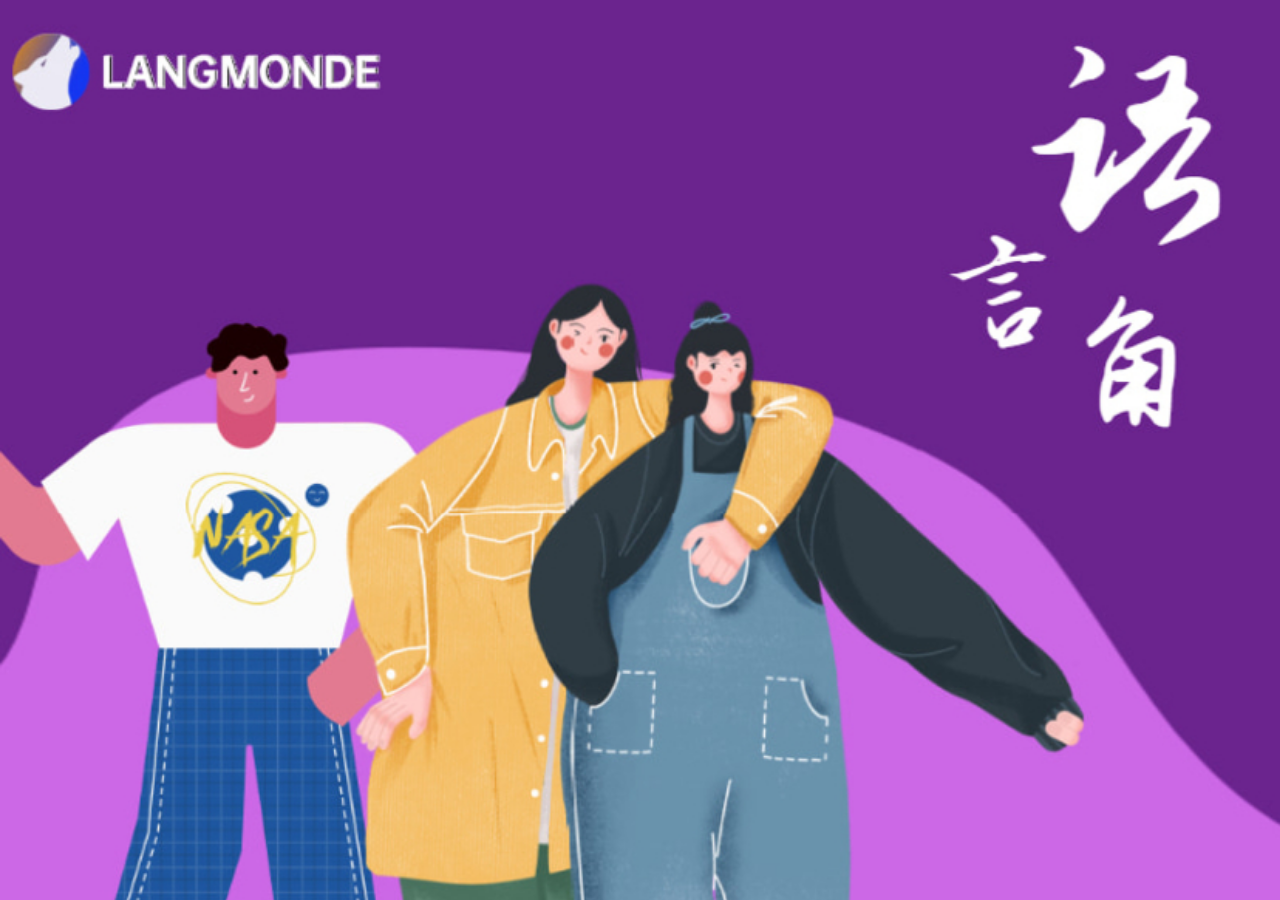
==== index.html @ d887ed14 "Rename WeCorner.html to index.html" ====
<!DOCTYPE html>
<html lang="en">
<head>
	<meta charset="UTF-8">
	<title>WeCorner</title>
	<meta content="width=device-width,initial-scale=1.0,maximum-scale=1.0,user-scalable=0" name="viewport" />
	<meta content="yes" name="apple-mobile-web-app-capable" />
	<meta content="black" name="apple-mobile-web-app-status-bar-style" />
	<meta content="telephone=no" name="format-detection" />
	<link href="css/style.css" rel="stylesheet" type="text/css" />
                <META name="Description" content="WeCorner 给你提供纯正的语言环境">
</head>

<body>
</section>
	</header>
	<section class="aui-scrollView">
		<div class="aui-popular-banner">
			<img src="Weimages/banner.jpg" alt="WeCorner">
                 </div>
                
                 <div class="aui-popular-title">
			<img src="Weimages/title.png" alt="WeCorner">
		</div>

	<div class="aui-popular-item">
	<div class="aui-popular-head">
	<a href="http://langmonde.mikecrm.com/60QDIXU"><img src="Weimages/header1.png" alt="WeCorner">
               <br><br>
	</a>
                              <div class="aui-popular-item">
		<div class="aui-popular-head">
	<a href="http://langmonde.mikecrm.com/RPo1SOa"><img src="Weimages/header2.png" alt="">
                  <br></div>
	</div>
                </div>
	 </a>
	<div class="aui-popular-banner">
	<img src="Weimages/footer.jpg" alt="WeCorner">
<br>
</body>

</html>
---- css/style.css ----
/*
<!--
-->
*/

html,body {
    color: #333;
    margin: 0;
    height: 100%;
    font-family: "Myriad Set Pro","Helvetica Neue",Helvetica,Arial,Verdana,sans-serif;
    -webkit-font-smoothing: antialiased;
    -moz-osx-font-smoothing: grayscale;
    font-weight: normal;
}

a {
    text-decoration: none;
    color: #000;
}

a, label, button, input, select {
    -webkit-tap-highlight-color: rgba(0, 0, 0, 0);
}

img {
    border: 0;
}

body {
    background: #6404ae;
    color: #666;
}

html, body, div, dl, dt, dd, ol, ul, li, h1, h2, h3, h4, h5, h6, p, blockquote, pre, button, fieldset, form, input, legend, textarea, th, td {
    margin: 0;
    padding: 0;
}

a {
    text-decoration: none;
    color: #08acee;
}

button {
    outline: 0;
}

img {
    border: 0;
}

li {
    list-style: none;
}

a {
    color: #666;
}

/* 必要布局样式css */

.aui-flexView {
    width: 100%;
    height: 100%;
    margin: 0 auto;
    display: -webkit-box;
    display: -webkit-flex;
    display: -ms-flexbox;
    display: flex;
    -webkit-box-orient: vertical;
    -webkit-box-direction: normal;
    -webkit-flex-direction: column;
    -ms-flex-direction: column;
    flex-direction: column;
}

.aui-scrollView {
    width: 100%;
    height: 100%;
    -webkit-box-flex: 1;
    -webkit-flex: 1;
    -ms-flex: 1;
    flex: 1;
    overflow-y: auto;
    overflow-x: hidden;
    -webkit-overflow-scrolling: touch;
    position: relative;
}

.aui-center {
    -webkit-box-ordinal-group: 3;
    -webkit-order: 2;
    -ms-flex-order: 2;
    order: 2;
    display: -webkit-box;
    display: -webkit-flex;
    display: -ms-flexbox;
    display: flex;
    -webkit-box-pack: center;
    -webkit-justify-content: center;
    -ms-flex-pack: center;
    justify-content: center;
    -webkit-box-align: center;
    -webkit-align-items: center;
    -ms-flex-align: center;
    align-items: center;
    height: 44px;
    width: 50%;
    margin-left: 10%;
}

.aui-center-title {
    text-align: left;
    width: 100%;
    white-space: nowrap;
    overflow: hidden;
    display: block;
    text-overflow: ellipsis;
    font-size: 1.5rem;
    color: #FFFFFF;
    font-weight:bold;
}

.aui-center-text {
    text-align: left;
    width: 100%;
    display: block;
    font-size: 0.85rem;
    color: #FFFFFF;
}

.aui-popular-banner img{
    width:100%;
    height:auto;
    display:block;
    border:none;
}

.aui-popular-title img{
    width:35%;
    height:auto;
    display:block;
    border:none;
    margin:0 auto;
    padding:1rem 0;

}


.aui-popular-head img{
    width:95%;
    display:block;
    border:none;
    margin:0 auto;
    border-radius:10px;
    box-shadow:0 3px 9px #2b004e;
}

.aui-list-title {
    padding: 1px 10px 10px 10px;
}

.aui-list-title h3 {
    font-size: 0.95rem;
    width: auto;
    color: #333333;
    margin-top: 0.5rem;
    margin-bottom: 0.5rem;
    line-height: 1.2;
    overflow: hidden;
    text-overflow: ellipsis;
    display: -webkit-box;
    -webkit-box-orient: vertical;
    -webkit-line-clamp: 1;
    font-weight: normal;
}

.aui-list-title .aui-flex {
    padding: 10px 0 5px 0;
    position: absolute;
    bottom: 10px;
}

.aui-list-title p {
    text-align: left;
    font-size: 1.1rem;
    color: #fb464b;
    font-weight:bold;
}

.aui-list-title p i{
    font-style:normal;
    font-weight:normal;
    font-size:0.9rem;
}

.aui-list-title p em{
    font-style:normal;
    font-weight:normal;
    font-size:0.85rem;
}

var bgmusic = document.getElementById('bgmusic');
bgmusic.addEventListener('canplay', function(){
	this.play();
}, false);
window.addEventListener('load', function(){
	window.addEventListener('touchstart', once, false);
}, false);
function once(){
	bgmusic.play();
	window.removeEventListener('touchstart', once, false);
}
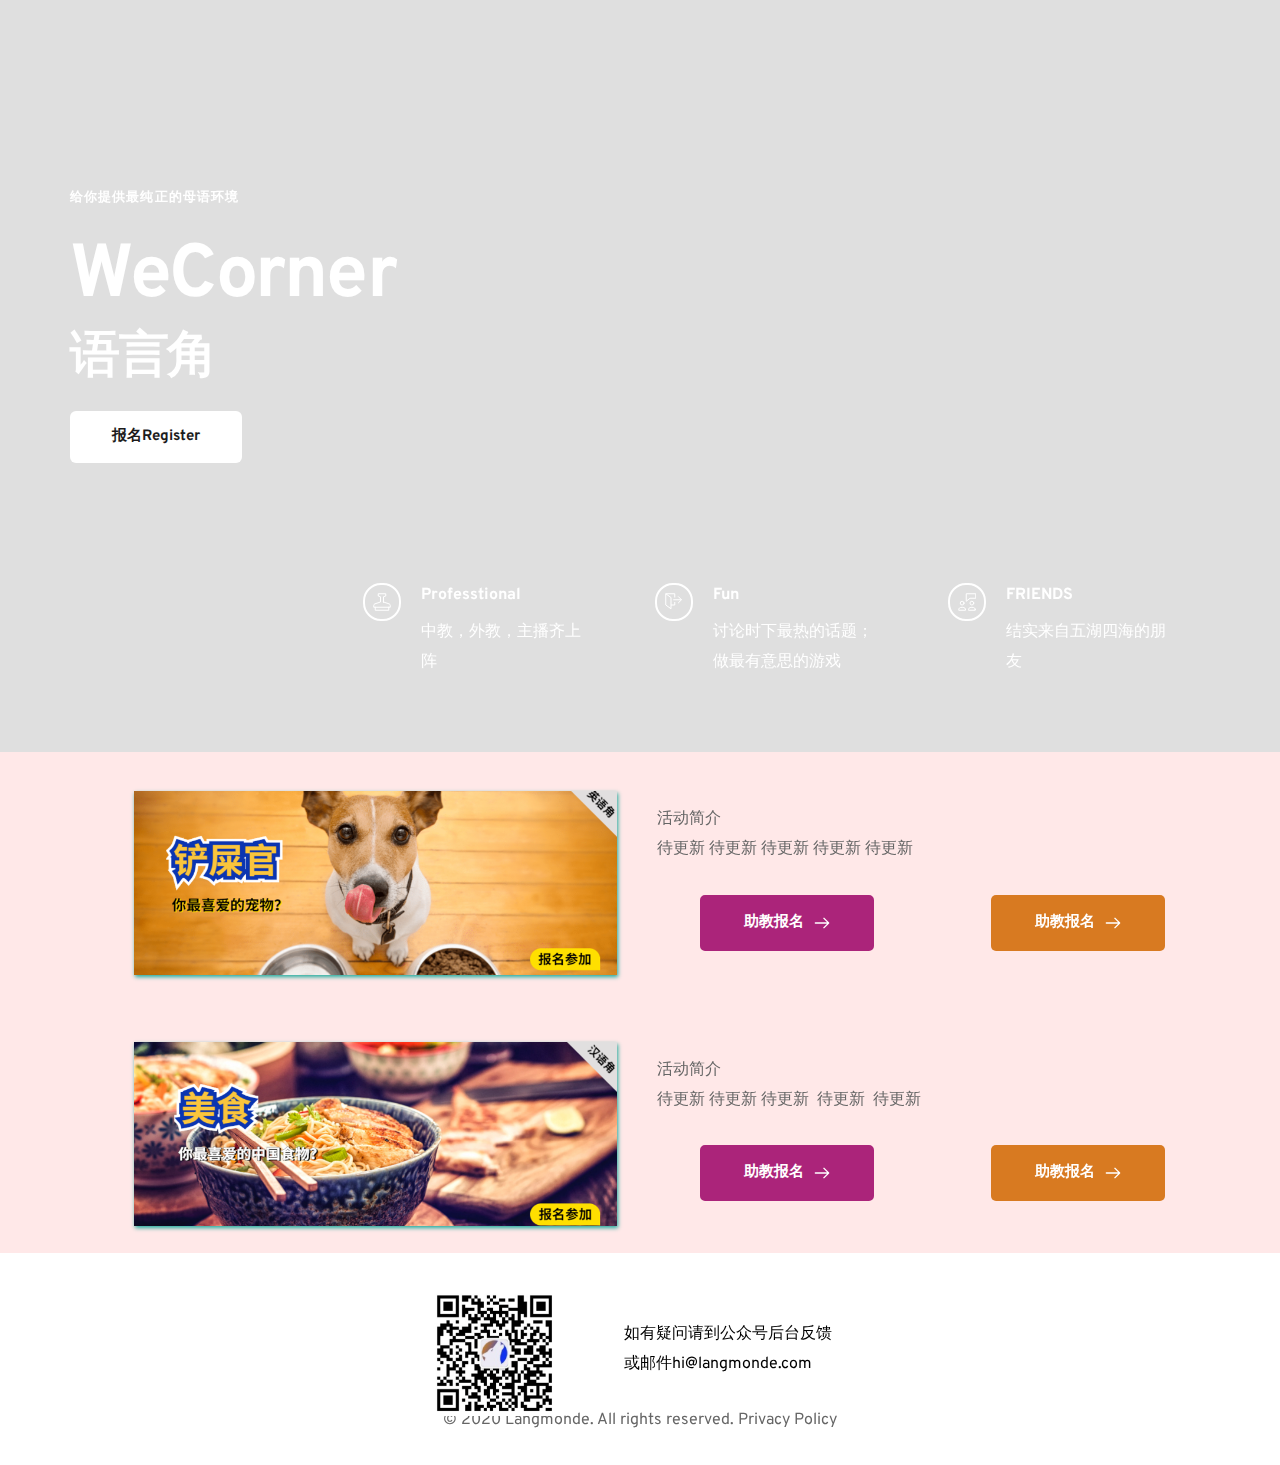
==== commit 4d745b28: "Add files via upload" ====
--- a/index.html
+++ b/index.html
@@ -1,44 +1,465 @@
-
-<!DOCTYPE html>
-<html lang="en">
-<head>
-	<meta charset="UTF-8">
-	<title>WeCorner</title>
-	<meta content="width=device-width,initial-scale=1.0,maximum-scale=1.0,user-scalable=0" name="viewport" />
-	<meta content="yes" name="apple-mobile-web-app-capable" />
-	<meta content="black" name="apple-mobile-web-app-status-bar-style" />
-	<meta content="telephone=no" name="format-detection" />
-	<link href="css/style.css" rel="stylesheet" type="text/css" />
-                <META name="Description" content="WeCorner 给你提供纯正的语言环境">
-</head>
-
-<body>
-</section>
-	</header>
-	<section class="aui-scrollView">
-		<div class="aui-popular-banner">
-			<img src="Weimages/banner.jpg" alt="WeCorner">
-                 </div>
-                
-                 <div class="aui-popular-title">
-			<img src="Weimages/title.png" alt="WeCorner">
-		</div>
-
-	<div class="aui-popular-item">
-	<div class="aui-popular-head">
-	<a href="http://langmonde.mikecrm.com/60QDIXU"><img src="Weimages/header1.png" alt="WeCorner">
-               <br><br>
-	</a>
-                              <div class="aui-popular-item">
-		<div class="aui-popular-head">
-	<a href="http://langmonde.mikecrm.com/RPo1SOa"><img src="Weimages/header2.png" alt="">
-                  <br></div>
-	</div>
-                </div>
-	 </a>
-	<div class="aui-popular-banner">
-	<img src="Weimages/footer.jpg" alt="WeCorner">
-<br>
-</body>
-
-</html>
+<!DOCTYPE html><html lang="en"><head><meta charset="utf-8"><link rel="icon" href="assets/fcde519aa431fc25c1beadadf0a41292.ico" sizes="16x16"><title>Home</title><meta name="description" content=""><meta property="og:title" content=""><meta property="og:description" content=""><meta property="og:url" content=""><meta content="summary_large_image" name="twitter:card"><meta content="width=device-width,initial-scale=1" name="viewport"><link class="brz-link brz-link-preview" href="assets/37e3ca80e778cace89616703948d210b.css" rel="stylesheet"><link class="brz-link brz-link-preview-pro" href="assets/947b0506947552d80a4ffe111cc66730.css" rel="stylesheet"><style class="brz-style">.brz .css-18z17g7, .brz [data-css-18z17g7] {color: rgba(255,255,255,1);border-color: rgba(255,255,255,1);background-color: rgba(189,225,244,0);background-image: none;border-width: 2px;border-style: solid;width: 38px;height: 38px;font-size: 18px;padding: 8px;border-radius: 18px;stroke-width: 1;transition: all .5s ease-in-out;transition-property: background,border-radius,color,border-color,box-shadow;-webkit-transition: all .5s ease-in-out;-moz-transition: all .5s ease-in-out;-webkit-transition-property: background,border-radius,color,border-color,box-shadow;-moz-transition-property: background,border-radius,color,border-color,box-shadow;}
+@media (min-width: 991px) {.brz .css-18z17g7:hover, .brz [data-css-18z17g7]:hover {color: rgba(255,255,255,1);border-color: rgba(255,255,255,1);background-color: rgba(189,225,244,0);background-image: none;}}
+@media (max-width: 991px) {.brz .css-18z17g7, .brz [data-css-18z17g7] {width: 38px;height: 38px;font-size: 18px;padding: 8px;border-radius: 19px;stroke-width: 1;}}
+@media (max-width: 767px) {.brz .css-18z17g7, .brz [data-css-18z17g7] {width: 38px;height: 38px;font-size: 18px;padding: 8px;border-radius: 19px;stroke-width: 1;}}</style><style class="brz-style">.brz .brz-css-ccnau {z-index: auto;margin: 0;}
+.brz .brz-css-ccnau .brz-section__content {min-height: auto;display: flex;}
+.brz .brz-css-ccnau .brz-container {justify-content: center;}
+.brz .brz-css-ccnau > .slick-slider > .brz-slick-slider__dots {color: rgba(0,0,0,1);}
+.brz .brz-css-ccnau > .slick-slider > .brz-slick-slider__arrow {color: rgba(0,0,0,.7);}
+@media (min-width:991px) {.brz .brz-css-ccnau {display: block;}}
+@media (min-width:991px) {.brz .brz-css-ccnau > .slick-slider > .brz-slick-slider__arrow:hover {color: rgba(0,0,0,1);}}
+@media (max-width:991px) and (min-width:768px) {.brz .brz-css-ccnau {z-index: auto;margin: 0;}
+	.brz .brz-css-ccnau .brz-section__content {min-height: auto;display: flex;}
+	.brz .brz-css-ccnau .brz-container {justify-content: center;}
+	.brz .brz-css-ccnau > .slick-slider > .brz-slick-slider__dots {color: rgba(0,0,0,1);}
+	.brz .brz-css-ccnau > .slick-slider > .brz-slick-slider__arrow {color: rgba(0,0,0,.7);}}
+@media (max-width:991px) and (min-width:768px) {.brz .brz-css-ccnau {display: block;}}
+@media (max-width:767px) {.brz .brz-css-ccnau {z-index: auto;margin: 0;}
+	.brz .brz-css-ccnau .brz-section__content {min-height: auto;display: flex;}
+	.brz .brz-css-ccnau .brz-container {justify-content: center;}
+	.brz .brz-css-ccnau > .slick-slider > .brz-slick-slider__dots {color: rgba(0,0,0,1);}
+	.brz .brz-css-ccnau > .slick-slider > .brz-slick-slider__arrow {color: rgba(0,0,0,.7);}}
+@media (max-width:767px) {.brz .brz-css-ccnau {display: block;}}
+.brz .brz-css-kmlmx {padding: 75px 0px 75px 0px;}
+.brz .brz-css-kmlmx > .brz-bg {border: 0px solid rgba(102,115,141,0);border-radius: 0;}
+.brz .brz-css-kmlmx > .brz-bg > .brz-bg-image {background-image: none;display: block;}
+.brz .brz-css-kmlmx > .brz-bg > .brz-bg-color {background-color: rgba(0,0,0,0);background-image: none;}
+.brz .brz-css-kmlmx > .brz-bg > .brz-bg-map {display: none;}
+.brz .brz-css-kmlmx > .brz-bg > .brz-bg-video {display: none;}
+.brz .brz-css-kmlmx > .brz-bg > .brz-bg-shape__top {background-image: none;background-size: 100% 100px;height: 100px;transform: rotateX(0deg) rotateY(0deg);z-index: auto;}
+.brz .brz-css-kmlmx > .brz-bg > .brz-bg-shape__bottom {background-image: none;background-size: 100% 100px;height: 100px;transform: rotateX(-180deg) rotateY(-180deg);z-index: auto;}
+@media (min-width:991px) {.brz .brz-css-kmlmx > .brz-bg > .brz-bg-image {background-attachment: scroll;}}
+@media (max-width:991px) and (min-width:768px) {.brz .brz-css-kmlmx {padding: 50px 15px 50px 15px;}
+	.brz .brz-css-kmlmx > .brz-bg {border: 0px solid rgba(102,115,141,0);border-radius: 0;}
+	.brz .brz-css-kmlmx > .brz-bg > .brz-bg-image {background-image: none;display: block;}
+	.brz .brz-css-kmlmx > .brz-bg > .brz-bg-color {background-color: rgba(0,0,0,0);background-image: none;}
+	.brz .brz-css-kmlmx > .brz-bg > .brz-bg-map {display: none;}
+	.brz .brz-css-kmlmx > .brz-bg > .brz-bg-video {display: none;}
+	.brz .brz-css-kmlmx > .brz-bg > .brz-bg-shape__top {background-image: none;background-size: 100% 100px;height: 100px;transform: rotateX(0deg) rotateY(0deg);z-index: auto;}
+	.brz .brz-css-kmlmx > .brz-bg > .brz-bg-shape__bottom {background-image: none;background-size: 100% 100px;height: 100px;transform: rotateX(-180deg) rotateY(-180deg);z-index: auto;}}
+@media (max-width:767px) {.brz .brz-css-kmlmx {padding: 25px 15px 25px 15px;}
+	.brz .brz-css-kmlmx > .brz-bg {border: 0px solid rgba(102,115,141,0);border-radius: 0;}
+	.brz .brz-css-kmlmx > .brz-bg > .brz-bg-image {background-image: none;display: block;}
+	.brz .brz-css-kmlmx > .brz-bg > .brz-bg-color {background-color: rgba(0,0,0,0);background-image: none;}
+	.brz .brz-css-kmlmx > .brz-bg > .brz-bg-map {display: none;}
+	.brz .brz-css-kmlmx > .brz-bg > .brz-bg-video {display: none;}
+	.brz .brz-css-kmlmx > .brz-bg > .brz-bg-shape__top {background-image: none;background-size: 100% 100px;height: 100px;transform: rotateX(0deg) rotateY(0deg);z-index: auto;}
+	.brz .brz-css-kmlmx > .brz-bg > .brz-bg-shape__bottom {background-image: none;background-size: 100% 100px;height: 100px;transform: rotateX(-180deg) rotateY(-180deg);z-index: auto;}}
+.brz .brz-css-lsmgv {border: 0px solid transparent;}
+@media (min-width:991px) {.brz .brz-css-lsmgv {max-width: 100%;width: calc(( 100 / 100 * var(--brz-section-container-width,1170) ) * 1px);}}
+@media (max-width:991px) and (min-width:768px) {.brz .brz-css-lsmgv {border: 0px solid transparent;}}
+@media (max-width:991px) and (min-width:768px) {.brz .brz-css-lsmgv {max-width: 100%;width: calc(( 100 / 100 * var(--brz-section-container-width,1170) ) * 1px);}}
+@media (max-width:767px) {.brz .brz-css-lsmgv {border: 0px solid transparent;}}
+@media (max-width:767px) {.brz .brz-css-lsmgv {max-width: 100%;width: calc(( 100 / 100 * var(--brz-section-container-width,1170) ) * 1px);}}
+.brz .brz-css-vjtzq {margin: 0;z-index: auto;align-items: flex-start;}
+.brz .brz-css-vjtzq > .brz-bg {border: 0px solid rgba(102,115,141,0);border-radius: 0;max-width: 100%;}
+.brz .brz-css-vjtzq > .brz-bg > .brz-bg-image {background-image: none;display: block;}
+.brz .brz-css-vjtzq > .brz-bg > .brz-bg-color {background-color: rgba(0,0,0,0);background-image: none;}
+.brz .brz-css-vjtzq > .brz-bg > .brz-bg-map {display: none;}
+.brz .brz-css-vjtzq > .brz-bg > .brz-bg-video {display: none;}
+.brz .brz-css-vjtzq > .brz-row {border: 0px solid transparent;}
+@media (min-width:991px) {.brz .brz-css-vjtzq {min-height: auto;display: flex;}
+	.brz .brz-css-vjtzq > .brz-bg {transition-duration: .5s;transition-property: filter,box-shadow,background,border-radius,border-color;}
+	.brz .brz-css-vjtzq > .brz-bg > .brz-bg-image {transition-duration: .5s;transition-property: filter,box-shadow,background,border-radius,border-color;}
+	.brz .brz-css-vjtzq > .brz-bg > .brz-bg-color {transition-duration: .5s;transition-property: filter,box-shadow,background,border-radius,border-color;}
+	.brz .brz-css-vjtzq > .brz-bg > .brz-bg-video {transition-duration: .5s;transition-property: filter,box-shadow,background,border-radius,border-color;}
+	.brz .brz-css-vjtzq > .brz-row {transition-duration: .5s;transition-property: filter,box-shadow,background,border-radius,border-color;}}
+@media (max-width:991px) and (min-width:768px) {.brz .brz-css-vjtzq {margin: 0;z-index: auto;align-items: flex-start;}
+	.brz .brz-css-vjtzq > .brz-bg {border: 0px solid rgba(102,115,141,0);border-radius: 0;max-width: 100%;}
+	.brz .brz-css-vjtzq > .brz-bg > .brz-bg-image {background-image: none;display: block;}
+	.brz .brz-css-vjtzq > .brz-bg > .brz-bg-color {background-color: rgba(0,0,0,0);background-image: none;}
+	.brz .brz-css-vjtzq > .brz-bg > .brz-bg-map {display: none;}
+	.brz .brz-css-vjtzq > .brz-bg > .brz-bg-video {display: none;}
+	.brz .brz-css-vjtzq > .brz-row {border: 0px solid transparent;}}
+@media (max-width:991px) and (min-width:768px) {.brz .brz-css-vjtzq {min-height: auto;display: flex;}
+	.brz .brz-css-vjtzq > .brz-bg {transition-duration: .5s;transition-property: filter,box-shadow,background,border-radius,border-color;}
+	.brz .brz-css-vjtzq > .brz-bg > .brz-bg-image {transition-duration: .5s;transition-property: filter,box-shadow,background,border-radius,border-color;}
+	.brz .brz-css-vjtzq > .brz-bg > .brz-bg-color {transition-duration: .5s;transition-property: filter,box-shadow,background,border-radius,border-color;}
+	.brz .brz-css-vjtzq > .brz-bg > .brz-bg-video {transition-duration: .5s;transition-property: filter,box-shadow,background,border-radius,border-color;}
+	.brz .brz-css-vjtzq > .brz-row {flex-direction: row;flex-wrap: wrap;justify-content: flex-start;transition-duration: .5s;transition-property: filter,box-shadow,background,border-radius,border-color;}}
+@media (max-width:767px) {.brz .brz-css-vjtzq {margin: 0;z-index: auto;align-items: flex-start;}
+	.brz .brz-css-vjtzq > .brz-bg {border: 0px solid rgba(102,115,141,0);border-radius: 0;max-width: 100%;}
+	.brz .brz-css-vjtzq > .brz-bg > .brz-bg-image {background-image: none;display: block;}
+	.brz .brz-css-vjtzq > .brz-bg > .brz-bg-color {background-color: rgba(0,0,0,0);background-image: none;}
+	.brz .brz-css-vjtzq > .brz-bg > .brz-bg-map {display: none;}
+	.brz .brz-css-vjtzq > .brz-bg > .brz-bg-video {display: none;}
+	.brz .brz-css-vjtzq > .brz-row {border: 0px solid transparent;}}
+@media (max-width:767px) {.brz .brz-css-vjtzq {min-height: auto;display: flex;}
+	.brz .brz-css-vjtzq > .brz-bg {transition-duration: .5s;transition-property: filter,box-shadow,background,border-radius,border-color;}
+	.brz .brz-css-vjtzq > .brz-bg > .brz-bg-image {transition-duration: .5s;transition-property: filter,box-shadow,background,border-radius,border-color;}
+	.brz .brz-css-vjtzq > .brz-bg > .brz-bg-color {transition-duration: .5s;transition-property: filter,box-shadow,background,border-radius,border-color;}
+	.brz .brz-css-vjtzq > .brz-bg > .brz-bg-video {transition-duration: .5s;transition-property: filter,box-shadow,background,border-radius,border-color;}
+	.brz .brz-css-vjtzq > .brz-row {flex-direction: row;flex-wrap: wrap;justify-content: flex-start;transition-duration: .5s;transition-property: filter,box-shadow,background,border-radius,border-color;}}
+.brz .brz-css-mvdyf {padding: 10px;max-width: 100%;}
+@media (max-width:991px) and (min-width:768px) {.brz .brz-css-mvdyf {padding: 0;max-width: 100%;}}
+@media (max-width:767px) {.brz .brz-css-mvdyf {padding: 0;max-width: 100%;}}
+.brz .brz-css-wdnah {z-index: auto;flex: 1 1 50%;max-width: 50%;justify-content: flex-start;}
+.brz .brz-css-wdnah > .brz-bg {border: 0px solid rgba(102,115,141,0);border-radius: 0;margin: 0;}
+.brz .brz-css-wdnah > .brz-bg > .brz-bg-image {background-image: none;}
+.brz .brz-css-wdnah > .brz-bg > .brz-bg-color {background-color: rgba(0,0,0,0);background-image: none;}
+@media (min-width:991px) {.brz .brz-css-wdnah > .brz-bg {transition-duration: .5s;transition-property: filter,box-shadow,background,border-radius,border-color;}
+	.brz .brz-css-wdnah > .brz-bg > .brz-bg-image {transition-duration: .5s;transition-property: filter,box-shadow,background,border-radius,border-color;}
+	.brz .brz-css-wdnah > .brz-bg > .brz-bg-color {transition-duration: .5s;transition-property: filter,box-shadow,background,border-radius,border-color;}}
+@media (max-width:991px) and (min-width:768px) {.brz .brz-css-wdnah {z-index: auto;flex: 1 1 50%;max-width: 50%;justify-content: flex-start;}
+	.brz .brz-css-wdnah > .brz-bg {border: 0px solid rgba(102,115,141,0);border-radius: 0;margin: 0;}
+	.brz .brz-css-wdnah > .brz-bg > .brz-bg-image {background-image: none;}
+	.brz .brz-css-wdnah > .brz-bg > .brz-bg-color {background-color: rgba(0,0,0,0);background-image: none;}}
+@media (max-width:991px) and (min-width:768px) {.brz .brz-css-wdnah > .brz-bg {transition-duration: .5s;transition-property: filter,box-shadow,background,border-radius,border-color;}
+	.brz .brz-css-wdnah > .brz-bg > .brz-bg-image {transition-duration: .5s;transition-property: filter,box-shadow,background,border-radius,border-color;}
+	.brz .brz-css-wdnah > .brz-bg > .brz-bg-color {transition-duration: .5s;transition-property: filter,box-shadow,background,border-radius,border-color;}}
+@media (max-width:767px) {.brz .brz-css-wdnah {z-index: auto;flex: 1 1 100%;max-width: 100%;justify-content: flex-start;}
+	.brz .brz-css-wdnah > .brz-bg {border: 0px solid rgba(102,115,141,0);border-radius: 0;margin: 10px 0px 10px 0px;}
+	.brz .brz-css-wdnah > .brz-bg > .brz-bg-image {background-image: none;}
+	.brz .brz-css-wdnah > .brz-bg > .brz-bg-color {background-color: rgba(0,0,0,0);background-image: none;}}
+@media (max-width:767px) {.brz .brz-css-wdnah > .brz-bg {transition-duration: .5s;transition-property: filter,box-shadow,background,border-radius,border-color;}
+	.brz .brz-css-wdnah > .brz-bg > .brz-bg-image {transition-duration: .5s;transition-property: filter,box-shadow,background,border-radius,border-color;}
+	.brz .brz-css-wdnah > .brz-bg > .brz-bg-color {transition-duration: .5s;transition-property: filter,box-shadow,background,border-radius,border-color;}}
+.brz .brz-css-xadkn {z-index: auto;margin: 0;border: 0px solid transparent;padding: 5px 15px 5px 15px;}
+@media (min-width:991px) {.brz .brz-css-xadkn {display: flex;transition-duration: .5s;transition-property: filter,box-shadow,background,border-radius,border-color;}}
+@media (max-width:991px) and (min-width:768px) {.brz .brz-css-xadkn {z-index: auto;margin: 0;border: 0px solid transparent;padding: 5px 15px 5px 15px;}}
+@media (max-width:991px) and (min-width:768px) {.brz .brz-css-xadkn {display: flex;transition-duration: .5s;transition-property: filter,box-shadow,background,border-radius,border-color;}}
+@media (max-width:767px) {.brz .brz-css-xadkn {z-index: auto;margin: 10px 0px 10px 0px;border: 0px solid transparent;padding: 0;}}
+@media (max-width:767px) {.brz .brz-css-xadkn {display: flex;transition-duration: .5s;transition-property: filter,box-shadow,background,border-radius,border-color;}}
+.brz .brz-css-njylf {padding: 0;margin: 10px 0px 10px 0px;justify-content: center;position: relative;}
+@media (min-width:991px) {.brz .brz-css-njylf {display: flex;z-index: auto;position: relative;}}
+@media (max-width:991px) and (min-width:768px) {.brz .brz-css-njylf {padding: 0;margin: 10px 0px 10px 0px;justify-content: center;position: relative;}}
+@media (max-width:991px) and (min-width:768px) {.brz .brz-css-njylf {display: flex;z-index: auto;position: relative;}}
+@media (max-width:767px) {.brz .brz-css-njylf {padding: 0;margin: 10px 0px 10px 0px;justify-content: center;position: relative;}}
+@media (max-width:767px) {.brz .brz-css-njylf {display: flex;z-index: auto;position: relative;}}
+.brz .brz-css-jwfue {width: 100%;}
+@media (max-width:991px) and (min-width:768px) {.brz .brz-css-jwfue {width: 100%;}}
+@media (max-width:767px) {.brz .brz-css-jwfue {width: 100%;}}
+.brz .brz-css-gnadr {z-index: auto;position: relative;margin: 10px 0px 10px 0px;}
+@media (min-width:991px) {.brz .brz-css-gnadr {display: flex;position: relative;}}
+@media (max-width:991px) and (min-width:768px) {.brz .brz-css-gnadr {z-index: auto;position: relative;margin: 10px 0px 10px 0px;}}
+@media (max-width:991px) and (min-width:768px) {.brz .brz-css-gnadr {display: flex;position: relative;}}
+@media (max-width:767px) {.brz .brz-css-gnadr {z-index: auto;position: relative;margin: 10px 0px 10px 0px;}}
+@media (max-width:767px) {.brz .brz-css-gnadr {display: flex;position: relative;}}
+.brz .brz-css-deiwy {justify-content: center;padding: 0;margin: 0px -5px -20px -5px;}
+@media (max-width:991px) and (min-width:768px) {.brz .brz-css-deiwy {justify-content: center;padding: 0;margin: 0px -5px -20px -5px;}}
+@media (max-width:767px) {.brz .brz-css-deiwy {justify-content: center;padding: 0;margin: 0px -5px -20px -5px;}}
+.brz .brz-css-qbmac {padding: 0px 5px 20px 5px;}
+@media (max-width:991px) and (min-width:768px) {.brz .brz-css-qbmac {padding: 0px 5px 20px 5px;}}
+@media (max-width:767px) {.brz .brz-css-qbmac {padding: 0px 5px 20px 5px;}}
+.brz .brz-css-ablrh.brz-btn {display: flex;align-items: center;justify-content: center;font-family: Overpass,sans-serif;font-weight: 700;font-size: 15px;line-height: 1.6;letter-spacing: 0px;color: rgba(255,255,255,1);border: 2px solid rgba(31,170,156,0);border-radius: 2px;background-color: rgba(31,170,156,1);background-image: none;padding: 14px 42px 14px 42px;flex-flow: row-reverse nowrap;}
+.brz .brz-css-ablrh .brz-btn--story-container {border: 2px solid rgba(31,170,156,0);flex-flow: row-reverse nowrap;border-radius: 2px;}
+@media (min-width:991px) {.brz .brz-css-ablrh.brz-btn {transition-duration: .5s;transition-property: color,box-shadow,background,border-color;}}
+@media (min-width:991px) {.brz .brz-css-ablrh.brz-btn:hover {background-color: rgba(31,170,156,.8);}}
+@media (max-width:991px) and (min-width:768px) {.brz .brz-css-ablrh.brz-btn {display: flex;align-items: center;justify-content: center;font-family: Overpass,sans-serif;font-weight: 700;font-size: 17px;line-height: 1.6;letter-spacing: 0px;color: rgba(255,255,255,1);border: 2px solid rgba(31,170,156,0);border-radius: 2px;background-color: rgba(31,170,156,1);background-image: none;padding: 11px 26px 11px 26px;flex-flow: row-reverse nowrap;}
+	.brz .brz-css-ablrh .brz-btn--story-container {border: 2px solid rgba(31,170,156,0);flex-flow: row-reverse nowrap;border-radius: 2px;}}
+@media (max-width:991px) and (min-width:768px) {.brz .brz-css-ablrh.brz-btn {transition-duration: .5s;transition-property: color,box-shadow,background,border-color;}}
+@media (max-width:767px) {.brz .brz-css-ablrh.brz-btn {display: flex;align-items: center;justify-content: center;font-family: Overpass,sans-serif;font-weight: 700;font-size: 15px;line-height: 1.6;letter-spacing: 0px;color: rgba(255,255,255,1);border: 2px solid rgba(31,170,156,0);border-radius: 2px;background-color: rgba(31,170,156,1);background-image: none;padding: 11px 26px 11px 26px;flex-flow: row-reverse nowrap;}
+	.brz .brz-css-ablrh .brz-btn--story-container {border: 2px solid rgba(31,170,156,0);flex-flow: row-reverse nowrap;border-radius: 2px;}}
+@media (max-width:767px) {.brz .brz-css-ablrh.brz-btn {transition-duration: .5s;transition-property: color,box-shadow,background,border-color;}}
+.brz .brz-css-nfwke {height: 50px;}
+@media (max-width:991px) and (min-width:768px) {.brz .brz-css-nfwke {height: 50px;}}
+@media (max-width:767px) {.brz .brz-css-nfwke {height: 50px;}}
+.brz .brz-css-jbwbq {flex-direction: row;}
+.brz .brz-css-jbwbq .brz-icon__container {margin-left: auto;margin-right: 20px;}
+@media (max-width:991px) and (min-width:768px) {.brz .brz-css-jbwbq {flex-direction: row;}
+	.brz .brz-css-jbwbq .brz-icon__container {margin-left: auto;margin-right: 20px;}}
+@media (max-width:767px) {.brz .brz-css-jbwbq {flex-direction: row;}
+	.brz .brz-css-jbwbq .brz-icon__container {margin-left: auto;margin-right: 20px;}}
+.brz .brz-css-wlqpv {max-width: 70%;height: auto;border: 0px solid rgba(102,115,141,0);border-radius: 0px;}
+@media (min-width:991px) {.brz .brz-css-wlqpv {transition-duration: .5s;transition-property: border,box-shadow,filter;}
+	.brz .brz-css-wlqpv:after {transition-duration: .5s;transition-property: border,box-shadow,filter;}
+	.brz .brz-css-wlqpv .brz-picture {transition-duration: .5s;transition-property: border,box-shadow,filter;}}
+@media (max-width:991px) and (min-width:768px) {.brz .brz-css-wlqpv {max-width: 48%;height: auto;border: 0px solid rgba(102,115,141,0);border-radius: 0px;}}
+@media (max-width:991px) and (min-width:768px) {.brz .brz-css-wlqpv {transition-duration: .5s;transition-property: border,box-shadow,filter;}
+	.brz .brz-css-wlqpv:after {transition-duration: .5s;transition-property: border,box-shadow,filter;}
+	.brz .brz-css-wlqpv .brz-picture {transition-duration: .5s;transition-property: border,box-shadow,filter;}}
+@media (max-width:767px) {.brz .brz-css-wlqpv {max-width: 100%;height: auto;border: 0px solid rgba(102,115,141,0);border-radius: 0px;}}
+@media (max-width:767px) {.brz .brz-css-wlqpv {transition-duration: .5s;transition-property: border,box-shadow,filter;}
+	.brz .brz-css-wlqpv:after {transition-duration: .5s;transition-property: border,box-shadow,filter;}
+	.brz .brz-css-wlqpv .brz-picture {transition-duration: .5s;transition-property: border,box-shadow,filter;}}
+.brz .brz-css-xadff {padding-top: 38.1453%;}
+@media (max-width:991px) and (min-width:768px) {.brz .brz-css-xadff {padding-top: 37.7315%;}}
+@media (max-width:767px) {.brz .brz-css-xadff {padding-top: 39.3359%;}}
+.brz .brz-css-nzrzr {font-size: 16px;margin-left: 10px;margin-right: 0;stroke-width: 0;}
+@media (max-width:991px) and (min-width:768px) {.brz .brz-css-nzrzr {font-size: 16px;margin-left: 10px;margin-right: 0;stroke-width: 0;}}
+@media (max-width:767px) {.brz .brz-css-nzrzr {font-size: 16px;margin-left: 10px;margin-right: 0;stroke-width: 0;}}
+.brz .brz-css-nfwdo {max-width: 70%;height: auto;border: 0px solid rgba(102,115,141,0);border-radius: 0px;}
+@media (min-width:991px) {.brz .brz-css-nfwdo {transition-duration: .5s;transition-property: border,box-shadow,filter;}
+	.brz .brz-css-nfwdo:after {transition-duration: .5s;transition-property: border,box-shadow,filter;}
+	.brz .brz-css-nfwdo .brz-picture {transition-duration: .5s;transition-property: border,box-shadow,filter;}}
+@media (max-width:991px) and (min-width:768px) {.brz .brz-css-nfwdo {max-width: 48%;height: auto;border: 0px solid rgba(102,115,141,0);border-radius: 0px;}}
+@media (max-width:991px) and (min-width:768px) {.brz .brz-css-nfwdo {transition-duration: .5s;transition-property: border,box-shadow,filter;}
+	.brz .brz-css-nfwdo:after {transition-duration: .5s;transition-property: border,box-shadow,filter;}
+	.brz .brz-css-nfwdo .brz-picture {transition-duration: .5s;transition-property: border,box-shadow,filter;}}
+@media (max-width:767px) {.brz .brz-css-nfwdo {max-width: 100%;height: auto;border: 0px solid rgba(102,115,141,0);border-radius: 0px;}}
+@media (max-width:767px) {.brz .brz-css-nfwdo {transition-duration: .5s;transition-property: border,box-shadow,filter;}
+	.brz .brz-css-nfwdo:after {transition-duration: .5s;transition-property: border,box-shadow,filter;}
+	.brz .brz-css-nfwdo .brz-picture {transition-duration: .5s;transition-property: border,box-shadow,filter;}}
+.brz .brz-css-flwxp {padding-top: 38.1453%;}
+@media (max-width:991px) and (min-width:768px) {.brz .brz-css-flwxp {padding-top: 37.7315%;}}
+@media (max-width:767px) {.brz .brz-css-flwxp {padding-top: 40.1325%;}}
+.brz .brz-css-hmqlj {max-width: 38%;height: auto;border: 0px solid rgba(102,115,141,0);border-radius: 0px;}
+@media (min-width:991px) {.brz .brz-css-hmqlj {transition-duration: .5s;transition-property: border,box-shadow,filter;}
+	.brz .brz-css-hmqlj:after {transition-duration: .5s;transition-property: border,box-shadow,filter;}
+	.brz .brz-css-hmqlj .brz-picture {transition-duration: .5s;transition-property: border,box-shadow,filter;}}
+@media (max-width:991px) and (min-width:768px) {.brz .brz-css-hmqlj {max-width: 16%;height: auto;border: 0px solid rgba(102,115,141,0);border-radius: 0px;}}
+@media (max-width:991px) and (min-width:768px) {.brz .brz-css-hmqlj {transition-duration: .5s;transition-property: border,box-shadow,filter;}
+	.brz .brz-css-hmqlj:after {transition-duration: .5s;transition-property: border,box-shadow,filter;}
+	.brz .brz-css-hmqlj .brz-picture {transition-duration: .5s;transition-property: border,box-shadow,filter;}}
+@media (max-width:767px) {.brz .brz-css-hmqlj {max-width: 30%;height: auto;border: 0px solid rgba(102,115,141,0);border-radius: 0px;}}
+@media (max-width:767px) {.brz .brz-css-hmqlj {transition-duration: .5s;transition-property: border,box-shadow,filter;}
+	.brz .brz-css-hmqlj:after {transition-duration: .5s;transition-property: border,box-shadow,filter;}
+	.brz .brz-css-hmqlj .brz-picture {transition-duration: .5s;transition-property: border,box-shadow,filter;}}
+.brz .brz-css-rorkx {padding-top: 93.7904%;}
+@media (max-width:991px) and (min-width:768px) {.brz .brz-css-rorkx {padding-top: 97.6342%;}}
+@media (max-width:767px) {.brz .brz-css-rorkx {padding-top: 93.7917%;}}
+.brz .brz-css-cvfqw {padding: 0;}
+@media (max-width:991px) and (min-width:768px) {.brz .brz-css-cvfqw {padding: 0;}}
+@media (max-width:767px) {.brz .brz-css-cvfqw {padding: 0;}}
+.brz .brz-css-jbkaw {margin: 0;}
+@media (max-width:991px) and (min-width:768px) {.brz .brz-css-jbkaw {margin: 0;}}
+@media (max-width:767px) {.brz .brz-css-jbkaw {margin: 0;}}
+.brz .brz-css-plaql {padding: 174px 0px 59px 0px;}
+.brz .brz-css-plaql > .brz-bg > .brz-bg-image {background-image: none;display: none;}
+.brz .brz-css-plaql > .brz-bg > .brz-bg-color {background-color: rgba(28,28,28,.14);}
+.brz .brz-css-plaql > .brz-bg > .brz-bg-video {display: block;}
+@media (min-width:991px) {.brz .brz-css-plaql:hover > .brz-bg > .brz-bg-image {background-image: url("assets/img/1b7f3884ddc4567a93a75c366de6c630.jpg");background-position: 0% 72%;}}
+@media (max-width:991px) and (min-width:768px) {.brz .brz-css-plaql {padding: 50px 15px 50px 15px;}
+	.brz .brz-css-plaql > .brz-bg > .brz-bg-image {background-image: url("assets/img/1b7f3884ddc4567a93a75c366de6c630.jpg");background-position: 0% 72%;display: block;}
+	.brz .brz-css-plaql > .brz-bg > .brz-bg-color {background-color: rgba(28,28,28,.14);}
+	.brz .brz-css-plaql > .brz-bg > .brz-bg-video {display: none;}}
+@media (max-width:767px) {.brz .brz-css-plaql {padding: 25px 15px 25px 15px;}
+	.brz .brz-css-plaql > .brz-bg > .brz-bg-image {background-image: url("assets/img/1b7f3884ddc4567a93a75c366de6c630.jpg");background-position: 41% 69%;display: block;}
+	.brz .brz-css-plaql > .brz-bg > .brz-bg-color {background-color: rgba(28,28,28,.27);}
+	.brz .brz-css-plaql > .brz-bg > .brz-bg-video {display: none;}}
+.brz .brz-css-bkdnf {flex: 1 1 100%;max-width: 100%;}
+@media (max-width:991px) and (min-width:768px) {.brz .brz-css-bkdnf {flex: 1 1 100%;max-width: 100%;}}
+@media (max-width:767px) {.brz .brz-css-bkdnf {flex: 1 1 100%;max-width: 100%;}}
+.brz .brz-css-pkyyf {padding: 5px 15px 5px 15px;}
+@media (max-width:991px) and (min-width:768px) {.brz .brz-css-pkyyf {padding: 5px 20px 5px 20px;}}
+@media (max-width:767px) {.brz .brz-css-pkyyf {padding: 0px 20px 0px 20px;}}
+.brz .brz-css-mpfqr {padding: 0px 50% 0px 0px;margin: 10px 0px 10px 0px;}
+@media (max-width:991px) and (min-width:768px) {.brz .brz-css-mpfqr {padding: 0;margin: 10px 0px 10px 0px;}}
+@media (max-width:767px) {.brz .brz-css-mpfqr {padding: 2px 9px 0px 0px;margin: 6px 44px 25px -4px;}}
+.brz .brz-css-phfzv {justify-content: flex-start;}
+@media (max-width:991px) and (min-width:768px) {.brz .brz-css-phfzv {justify-content: flex-start;}}
+@media (max-width:767px) {.brz .brz-css-phfzv {justify-content: flex-start;}}
+.brz .brz-css-kkquz.brz-btn {color: rgba(28,28,28,1);border: 0px solid rgba(35,157,219,0);border-radius: 6px;background-color: rgba(255,255,255,1);padding: 14px 42px 14px 42px;}
+.brz .brz-css-kkquz .brz-btn--story-container {border: 0px solid rgba(35,157,219,0);border-radius: 6px;}
+@media (min-width:991px) {.brz .brz-css-kkquz.brz-btn:hover {color: rgba(255,255,255,1);border: 0px solid rgba(28,28,28,.8);background-color: rgba(28,28,28,1);}
+	.brz .brz-css-kkquz:hover .brz-btn--story-container {border: 0px solid rgba(28,28,28,.8);}}
+@media (max-width:991px) and (min-width:768px) {.brz .brz-css-kkquz.brz-btn {color: rgba(28,28,28,1);border: 0px solid rgba(35,157,219,0);border-radius: 6px;background-color: rgba(255,255,255,1);padding: 14px 42px 14px 42px;}
+	.brz .brz-css-kkquz .brz-btn--story-container {border: 0px solid rgba(35,157,219,0);border-radius: 6px;}}
+@media (max-width:767px) {.brz .brz-css-kkquz.brz-btn {color: rgba(28,28,28,1);border: 0px solid rgba(35,157,219,0);border-radius: 6px;background-color: rgba(255,255,255,1);padding: 14px 42px 14px 42px;}
+	.brz .brz-css-kkquz .brz-btn--story-container {border: 0px solid rgba(35,157,219,0);border-radius: 6px;}}
+@media (max-width:767px) {.brz .brz-css-ghtyq {display: none;}}
+.brz .brz-css-sdziq {height: 90px;}
+@media (max-width:991px) and (min-width:768px) {.brz .brz-css-sdziq {height: 53px;}}
+@media (max-width:767px) {.brz .brz-css-sdziq {height: 55px;}}
+.brz .brz-css-gidot {flex: 1 1 25%;max-width: 25%;}
+@media (max-width:991px) and (min-width:768px) {.brz .brz-css-gidot {flex: 1 1 100%;max-width: 100%;}}
+@media (max-width:991px) and (min-width:768px) {.brz .brz-css-gidot > * {display: none;}}
+@media (max-width:767px) {.brz .brz-css-gidot {flex: 1 1 100%;max-width: 100%;}}
+@media (max-width:767px) {.brz .brz-css-gidot > * {display: none;}}
+@media (max-width:767px) {.brz .brz-css-fiyna {display: none;}}
+.brz .brz-css-qnkaa {height: 50px;}
+@media (max-width:991px) and (min-width:768px) {.brz .brz-css-qnkaa {height: 10px;}}
+@media (max-width:767px) {.brz .brz-css-qnkaa {height: 10px;}}
+.brz .brz-css-cwwbi {flex: 1 1 25%;max-width: 25%;}
+@media (max-width:991px) and (min-width:768px) {.brz .brz-css-cwwbi {flex: 1 1 33.3%;max-width: 33.3%;}}
+@media (max-width:767px) {.brz .brz-css-cwwbi {flex: 1 1 100%;max-width: 100%;}}
+.brz .brz-css-axafc {padding: 5px 45px 5px 15px;}
+@media (max-width:991px) and (min-width:768px) {.brz .brz-css-axafc {padding: 5px 15px 5px 15px;}}
+@media (max-width:767px) {.brz .brz-css-axafc {padding: 0px 20px 0px 20px;}}
+.brz .brz-css-wvirj {flex: 1 1 25%;max-width: 25%;}
+@media (max-width:991px) and (min-width:768px) {.brz .brz-css-wvirj {flex: 1 1 33.3%;max-width: 33.3%;}}
+@media (max-width:767px) {.brz .brz-css-wvirj {flex: 1 1 100%;max-width: 100%;}}
+.brz .brz-css-fayfw {padding: 5px 45px 5px 15px;}
+@media (max-width:991px) and (min-width:768px) {.brz .brz-css-fayfw {padding: 5px 15px 5px 15px;}}
+@media (max-width:767px) {.brz .brz-css-fayfw {padding: 0px 20px 0px 20px;}}
+.brz .brz-css-yqykn {flex: 1 1 25%;max-width: 25%;}
+@media (max-width:991px) and (min-width:768px) {.brz .brz-css-yqykn {flex: 1 1 33.3%;max-width: 33.3%;}}
+@media (max-width:767px) {.brz .brz-css-yqykn {flex: 1 1 100%;max-width: 100%;}}
+.brz .brz-css-weckl {padding: 5px 45px 5px 15px;}
+@media (max-width:991px) and (min-width:768px) {.brz .brz-css-weckl {padding: 5px 15px 5px 15px;}}
+@media (max-width:767px) {.brz .brz-css-weckl {padding: 0px 20px 0px 20px;}}
+.brz .brz-css-tayal {padding: 35px 0px 35px 0px;}
+.brz .brz-css-tayal > .brz-bg > .brz-bg-image {background-image: none;}
+.brz .brz-css-tayal > .brz-bg > .brz-bg-color {background-color: rgba(255,232,232,1);}
+@media (max-width:991px) and (min-width:768px) {.brz .brz-css-tayal {padding: 15px;}
+	.brz .brz-css-tayal > .brz-bg > .brz-bg-image {background-image: none;}
+	.brz .brz-css-tayal > .brz-bg > .brz-bg-color {background-color: rgba(255,232,232,.35);}}
+@media (max-width:767px) {.brz .brz-css-tayal {padding: 25px 15px 15px 15px;}
+	.brz .brz-css-tayal > .brz-bg > .brz-bg-image {background-image: url("assets/img/08413d756341160aa10909a26fd30478.png");background-position: 52% 50%;}
+	.brz .brz-css-tayal > .brz-bg > .brz-bg-color {background-color: rgba(255,232,232,.64);}}
+.brz .brz-css-iebiy {padding: 0;display: flex;width: 100%;}
+@media (min-width:991px) {.brz .brz-css-iebiy {z-index: 11;position: absolute;width: 59%;align-items: stretch;top: -6px;bottom: unset;right: unset;left: -25px;}}
+@media (max-width:991px) and (min-width:768px) {.brz .brz-css-iebiy {padding: 0;display: flex;width: 100%;}}
+@media (max-width:991px) and (min-width:768px) {.brz .brz-css-iebiy {z-index: 11;position: absolute;width: 59%;align-items: stretch;top: 9px;bottom: unset;right: unset;left: -27px;}}
+@media (max-width:767px) {.brz .brz-css-iebiy {padding: 5px;}}
+@media (max-width:767px) {.brz .brz-css-iebiy {z-index: auto;position: relative;}}
+.brz .brz-css-sqpfq {box-shadow: 1px 2px 4px 0px rgba(31,170,156,1);}
+.brz .brz-css-sqpfq:after {box-shadow: 1px 2px 4px 0px rgba(31,170,156,1);}
+@media (max-width:991px) and (min-width:768px) {.brz .brz-css-sqpfq {box-shadow: 1px 2px 4px 0px rgba(31,170,156,1);}
+	.brz .brz-css-sqpfq:after {box-shadow: 1px 2px 4px 0px rgba(31,170,156,1);}}
+@media (max-width:767px) {.brz .brz-css-sqpfq {box-shadow: 1px 2px 4px 0px rgba(31,170,156,1);}
+	.brz .brz-css-sqpfq:after {box-shadow: 1px 2px 4px 0px rgba(31,170,156,1);}}
+@media (max-width:767px) {.brz .brz-css-tqtor > * {display: none;}}
+.brz .brz-css-kxdho {flex: 1 1 50%;max-width: 50%;}
+@media (max-width:991px) and (min-width:768px) {.brz .brz-css-kxdho {flex: 1 1 50%;max-width: 50%;}}
+@media (max-width:767px) {.brz .brz-css-kxdho {flex: 1 1 28.8%;max-width: 28.8%;}}
+@media (max-width:767px) {.brz .brz-css-kxdho > * {display: none;}}
+.brz .brz-css-sfvjl > .brz-bg {margin: 2px;}
+@media (min-width:991px) {.brz .brz-css-sfvjl > .brz-bg {transition-duration: .34s;}
+	.brz .brz-css-sfvjl > .brz-bg > .brz-bg-image {transition-duration: .34s;}
+	.brz .brz-css-sfvjl > .brz-bg > .brz-bg-color {transition-duration: .34s;}}
+@media (max-width:991px) and (min-width:768px) {.brz .brz-css-sfvjl > .brz-bg {margin: 0;}}
+@media (max-width:991px) and (min-width:768px) {.brz .brz-css-sfvjl > .brz-bg {transition-duration: .34s;}
+	.brz .brz-css-sfvjl > .brz-bg > .brz-bg-image {transition-duration: .34s;}
+	.brz .brz-css-sfvjl > .brz-bg > .brz-bg-color {transition-duration: .34s;}}
+@media (max-width:767px) {.brz .brz-css-sfvjl > .brz-bg {margin: 10px 0px 10px 0px;}}
+@media (max-width:767px) {.brz .brz-css-sfvjl > .brz-bg {transition-duration: .34s;}
+	.brz .brz-css-sfvjl > .brz-bg > .brz-bg-image {transition-duration: .34s;}
+	.brz .brz-css-sfvjl > .brz-bg > .brz-bg-color {transition-duration: .34s;}}
+.brz .brz-css-szefe {margin: 2px;padding: 0;}
+@media (min-width:991px) {.brz .brz-css-szefe {transition-duration: .34s;}}
+@media (max-width:991px) and (min-width:768px) {.brz .brz-css-szefe {margin: 0;padding: 5px 15px 5px 15px;}}
+@media (max-width:991px) and (min-width:768px) {.brz .brz-css-szefe {transition-duration: .34s;}}
+@media (max-width:767px) {.brz .brz-css-szefe {margin: 10px 0px 10px 0px;padding: 0;}}
+@media (max-width:767px) {.brz .brz-css-szefe {transition-duration: .34s;}}
+.brz .brz-css-gxppu {flex: 1 1 100%;max-width: 100%;}
+@media (max-width:991px) and (min-width:768px) {.brz .brz-css-gxppu {flex: 1 1 100%;max-width: 100%;}}
+@media (max-width:767px) {.brz .brz-css-gxppu {flex: 1 1 100%;max-width: 100%;}}
+.brz .brz-css-tjuka {flex: 1 1 50%;max-width: 50%;}
+@media (max-width:991px) and (min-width:768px) {.brz .brz-css-tjuka {flex: 1 1 50%;max-width: 50%;}}
+@media (max-width:767px) {.brz .brz-css-tjuka {flex: 1 1 48.3%;max-width: 48.3%;}}
+.brz .brz-css-ujyyi.brz-btn {border: 2px solid rgba(171,36,122,1);border-radius: 5px;background-color: rgba(171,36,122,1);}
+.brz .brz-css-ujyyi .brz-btn--story-container {border: 2px solid rgba(171,36,122,1);border-radius: 5px;}
+@media (min-width:991px) {.brz .brz-css-ujyyi.brz-btn:hover {border: 2px solid rgba(31,170,156,.8);}
+	.brz .brz-css-ujyyi:hover .brz-btn--story-container {border: 2px solid rgba(31,170,156,.8);}}
+@media (max-width:991px) and (min-width:768px) {.brz .brz-css-ujyyi.brz-btn {border: 2px solid rgba(171,36,122,1);border-radius: 5px;background-color: rgba(171,36,122,1);}
+	.brz .brz-css-ujyyi .brz-btn--story-container {border: 2px solid rgba(171,36,122,1);border-radius: 5px;}}
+@media (max-width:767px) {.brz .brz-css-ujyyi.brz-btn {border: 2px solid rgba(171,36,122,1);border-radius: 5px;background-color: rgba(171,36,122,1);}
+	.brz .brz-css-ujyyi .brz-btn--story-container {border: 2px solid rgba(171,36,122,1);border-radius: 5px;}}
+.brz .brz-css-bjmsf {flex: 1 1 50%;max-width: 50%;}
+@media (max-width:991px) and (min-width:768px) {.brz .brz-css-bjmsf {flex: 1 1 50%;max-width: 50%;}}
+@media (max-width:767px) {.brz .brz-css-bjmsf {flex: 1 1 48.5%;max-width: 48.5%;}}
+.brz .brz-css-fupqr.brz-btn {border: 2px solid rgba(216,122,33,0);border-radius: 5px;background-color: rgba(216,122,33,1);}
+.brz .brz-css-fupqr .brz-btn--story-container {border: 2px solid rgba(216,122,33,0);border-radius: 5px;}
+@media (min-width:991px) {.brz .brz-css-fupqr.brz-btn:hover {border: 2px solid rgba(31,170,156,.8);}
+	.brz .brz-css-fupqr:hover .brz-btn--story-container {border: 2px solid rgba(31,170,156,.8);}}
+@media (max-width:991px) and (min-width:768px) {.brz .brz-css-fupqr.brz-btn {border: 2px solid rgba(216,122,33,0);border-radius: 5px;background-color: rgba(216,122,33,1);}
+	.brz .brz-css-fupqr .brz-btn--story-container {border: 2px solid rgba(216,122,33,0);border-radius: 5px;}}
+@media (max-width:767px) {.brz .brz-css-fupqr.brz-btn {border: 2px solid rgba(216,122,33,0);border-radius: 5px;background-color: rgba(216,122,33,1);}
+	.brz .brz-css-fupqr .brz-btn--story-container {border: 2px solid rgba(216,122,33,0);border-radius: 5px;}}
+.brz .brz-css-skzdx {padding: 35px 0px 35px 0px;}
+.brz .brz-css-skzdx > .brz-bg > .brz-bg-image {background-image: none;}
+.brz .brz-css-skzdx > .brz-bg > .brz-bg-color {background-color: rgba(255,232,232,1);}
+@media (max-width:991px) and (min-width:768px) {.brz .brz-css-skzdx {padding: 15px;}
+	.brz .brz-css-skzdx > .brz-bg > .brz-bg-image {background-image: none;}
+	.brz .brz-css-skzdx > .brz-bg > .brz-bg-color {background-color: rgba(255,232,232,.35);}}
+@media (max-width:767px) {.brz .brz-css-skzdx {padding: 15px 15px 25px 15px;}
+	.brz .brz-css-skzdx > .brz-bg > .brz-bg-image {background-image: url("assets/img/e6bdd3f78edd5baa2464d64fd3e34d5d.png");background-position: 50% 50%;}
+	.brz .brz-css-skzdx > .brz-bg > .brz-bg-color {background-color: rgba(255,232,232,.64);}}
+.brz .brz-css-wicqf {display: flex;width: 100%;}
+@media (min-width:991px) {.brz .brz-css-wicqf {z-index: 11;position: absolute;width: 59%;align-items: stretch;top: -6px;bottom: unset;right: unset;left: -25px;}}
+@media (max-width:991px) and (min-width:768px) {.brz .brz-css-wicqf {display: flex;width: 100%;}}
+@media (max-width:991px) and (min-width:768px) {.brz .brz-css-wicqf {z-index: 11;position: absolute;width: 59%;align-items: stretch;top: 9px;bottom: unset;right: unset;left: -27px;}}
+@media (max-width:767px) {.brz .brz-css-wicqf {z-index: auto;position: relative;}}
+.brz .brz-css-jgkoq {box-shadow: 1px 2px 4px 0px rgba(31,170,156,1);}
+.brz .brz-css-jgkoq:after {box-shadow: 1px 2px 4px 0px rgba(31,170,156,1);}
+@media (max-width:991px) and (min-width:768px) {.brz .brz-css-jgkoq {box-shadow: 1px 2px 4px 0px rgba(31,170,156,1);}
+	.brz .brz-css-jgkoq:after {box-shadow: 1px 2px 4px 0px rgba(31,170,156,1);}}
+@media (max-width:767px) {.brz .brz-css-jgkoq {box-shadow: 1px 2px 4px 0px rgba(31,170,156,1);}
+	.brz .brz-css-jgkoq:after {box-shadow: 1px 2px 4px 0px rgba(31,170,156,1);}}
+@media (max-width:767px) {.brz .brz-css-spggr > * {display: none;}}
+.brz .brz-css-ttvwb > .brz-bg {margin: 2px;}
+@media (min-width:991px) {.brz .brz-css-ttvwb > .brz-bg {transition-duration: .34s;}
+	.brz .brz-css-ttvwb > .brz-bg > .brz-bg-image {transition-duration: .34s;}
+	.brz .brz-css-ttvwb > .brz-bg > .brz-bg-color {transition-duration: .34s;}}
+@media (max-width:991px) and (min-width:768px) {.brz .brz-css-ttvwb > .brz-bg {margin: 0;}}
+@media (max-width:991px) and (min-width:768px) {.brz .brz-css-ttvwb > .brz-bg {transition-duration: .34s;}
+	.brz .brz-css-ttvwb > .brz-bg > .brz-bg-image {transition-duration: .34s;}
+	.brz .brz-css-ttvwb > .brz-bg > .brz-bg-color {transition-duration: .34s;}}
+@media (max-width:767px) {.brz .brz-css-ttvwb > .brz-bg {margin: 10px 0px 10px 0px;}}
+@media (max-width:767px) {.brz .brz-css-ttvwb > .brz-bg {transition-duration: .34s;}
+	.brz .brz-css-ttvwb > .brz-bg > .brz-bg-image {transition-duration: .34s;}
+	.brz .brz-css-ttvwb > .brz-bg > .brz-bg-color {transition-duration: .34s;}}
+.brz .brz-css-yyerj {margin: 2px;padding: 0;}
+@media (min-width:991px) {.brz .brz-css-yyerj {transition-duration: .34s;}}
+@media (max-width:991px) and (min-width:768px) {.brz .brz-css-yyerj {margin: 0;padding: 5px 15px 5px 15px;}}
+@media (max-width:991px) and (min-width:768px) {.brz .brz-css-yyerj {transition-duration: .34s;}}
+@media (max-width:767px) {.brz .brz-css-yyerj {margin: 10px 0px 10px 0px;padding: 0;}}
+@media (max-width:767px) {.brz .brz-css-yyerj {transition-duration: .34s;}}
+.brz .brz-css-dkjdl {flex: 1 1 100%;max-width: 100%;}
+@media (max-width:991px) and (min-width:768px) {.brz .brz-css-dkjdl {flex: 1 1 100%;max-width: 100%;}}
+@media (max-width:767px) {.brz .brz-css-dkjdl {flex: 1 1 100%;max-width: 100%;}}
+.brz .brz-css-nybii {flex: 1 1 50%;max-width: 50%;}
+@media (max-width:991px) and (min-width:768px) {.brz .brz-css-nybii {flex: 1 1 50%;max-width: 50%;}}
+@media (max-width:767px) {.brz .brz-css-nybii {flex: 1 1 46.3%;max-width: 46.3%;}}
+.brz .brz-css-rlfhn.brz-btn {border: 2px solid rgba(171,36,122,1);border-radius: 5px;background-color: rgba(171,36,122,1);}
+.brz .brz-css-rlfhn .brz-btn--story-container {border: 2px solid rgba(171,36,122,1);border-radius: 5px;}
+@media (min-width:991px) {.brz .brz-css-rlfhn.brz-btn:hover {border: 2px solid rgba(31,170,156,.8);}
+	.brz .brz-css-rlfhn:hover .brz-btn--story-container {border: 2px solid rgba(31,170,156,.8);}}
+@media (max-width:991px) and (min-width:768px) {.brz .brz-css-rlfhn.brz-btn {border: 2px solid rgba(171,36,122,1);border-radius: 5px;background-color: rgba(171,36,122,1);}
+	.brz .brz-css-rlfhn .brz-btn--story-container {border: 2px solid rgba(171,36,122,1);border-radius: 5px;}}
+@media (max-width:767px) {.brz .brz-css-rlfhn.brz-btn {border: 2px solid rgba(171,36,122,1);border-radius: 5px;background-color: rgba(171,36,122,1);}
+	.brz .brz-css-rlfhn .brz-btn--story-container {border: 2px solid rgba(171,36,122,1);border-radius: 5px;}}
+.brz .brz-css-ckeug {flex: 1 1 50%;max-width: 50%;}
+@media (max-width:991px) and (min-width:768px) {.brz .brz-css-ckeug {flex: 1 1 50%;max-width: 50%;}}
+@media (max-width:767px) {.brz .brz-css-ckeug {flex: 1 1 53.3%;max-width: 53.3%;}}
+.brz .brz-css-mklmj.brz-btn {border: 2px solid rgba(216,122,33,0);border-radius: 5px;background-color: rgba(216,122,33,1);}
+.brz .brz-css-mklmj .brz-btn--story-container {border: 2px solid rgba(216,122,33,0);border-radius: 5px;}
+@media (min-width:991px) {.brz .brz-css-mklmj.brz-btn:hover {border: 2px solid rgba(31,170,156,.8);}
+	.brz .brz-css-mklmj:hover .brz-btn--story-container {border: 2px solid rgba(31,170,156,.8);}}
+@media (max-width:991px) and (min-width:768px) {.brz .brz-css-mklmj.brz-btn {border: 2px solid rgba(216,122,33,0);border-radius: 5px;background-color: rgba(216,122,33,1);}
+	.brz .brz-css-mklmj .brz-btn--story-container {border: 2px solid rgba(216,122,33,0);border-radius: 5px;}}
+@media (max-width:767px) {.brz .brz-css-mklmj.brz-btn {border: 2px solid rgba(216,122,33,0);border-radius: 5px;background-color: rgba(216,122,33,1);}
+	.brz .brz-css-mklmj .brz-btn--story-container {border: 2px solid rgba(216,122,33,0);border-radius: 5px;}}
+.brz .brz-css-ugwoa {padding: 15px 0px 15px 0px;}
+@media (max-width:991px) and (min-width:768px) {.brz .brz-css-ugwoa {padding: 15px;}}
+@media (max-width:767px) {.brz .brz-css-ugwoa {padding: 15px;}}
+.brz .brz-css-bqsdv {flex: 1 1 100%;max-width: 100%;justify-content: center;}
+@media (max-width:991px) and (min-width:768px) {.brz .brz-css-bqsdv {flex: 1 1 100%;max-width: 100%;justify-content: center;}}
+@media (max-width:767px) {.brz .brz-css-bqsdv {flex: 1 1 100%;max-width: 100%;justify-content: center;}}
+.brz .brz-css-xxcps {display: flex;width: 100%;}
+@media (min-width:991px) {.brz .brz-css-xxcps {z-index: 11;position: absolute;width: 30%;align-items: stretch;top: 12px;bottom: unset;right: unset;left: 264px;}}
+@media (max-width:991px) and (min-width:768px) {.brz .brz-css-xxcps {display: flex;width: 100%;}}
+@media (max-width:991px) and (min-width:768px) {.brz .brz-css-xxcps {z-index: 11;position: absolute;width: 30%;align-items: stretch;top: 7px;bottom: unset;right: unset;left: 122px;}}
+@media (max-width:767px) {.brz .brz-css-xxcps {display: flex;width: 100%;}}
+@media (max-width:767px) {.brz .brz-css-xxcps {z-index: 11;position: absolute;width: 30%;align-items: stretch;top: 11px;bottom: unset;right: unset;left: 29px;}}
+.brz .brz-css-blxqg {flex: 1 1 47.3%;max-width: 47.3%;}
+@media (max-width:991px) and (min-width:768px) {.brz .brz-css-blxqg {flex: 1 1 47.7%;max-width: 47.7%;}}
+@media (max-width:767px) {.brz .brz-css-blxqg {flex: 1 1 48.4%;max-width: 48.4%;}}
+.brz .brz-css-ikuvv {flex: 1 1 52.7%;max-width: 52.7%;}
+@media (max-width:991px) and (min-width:768px) {.brz .brz-css-ikuvv {flex: 1 1 52.1%;max-width: 52.1%;}}
+@media (max-width:767px) {.brz .brz-css-ikuvv {flex: 1 1 42.1%;max-width: 42.1%;}}</style><style class="brz-style" id="dc-color"></style><style class="brz-style">.brz .brz-cp-color1, .brz .brz-bcp-color1 {color: #a170d9;}
+.brz .brz-cp-color2, .brz .brz-bcp-color2 {color: #1c1c1c;}
+.brz .brz-cp-color3, .brz .brz-bcp-color3 {color: #1faa9c;}
+.brz .brz-cp-color4, .brz .brz-bcp-color4 {color: #b8e6e1;}
+.brz .brz-cp-color5, .brz .brz-bcp-color5 {color: #f5d4d1;}
+.brz .brz-cp-color6, .brz .brz-bcp-color6 {color: #ebebeb;}
+.brz .brz-cp-color7, .brz .brz-bcp-color7 {color: #666;}
+.brz .brz-cp-color8, .brz .brz-bcp-color8 {color: #fff;}</style><style class="brz-style">.brz .brz-tp-paragraph {font-family: Overpass,sans-serif;font-size: 16px;font-weight: 400;letter-spacing: 0px;line-height: 1.9em;}
+@media (max-width: 991px) {.brz .brz-tp-paragraph {font-size: 15px;font-weight: 400;letter-spacing: 0px;line-height: 1.6em;}}
+@media (max-width: 767px) {.brz .brz-tp-paragraph {font-size: 15px;font-weight: 400;letter-spacing: 0px;line-height: 1.6em;}}
+.brz .brz-tp-abovetitle {font-family: Overpass,sans-serif;font-size: 13px;font-weight: 700;letter-spacing: 1.1px;line-height: 1.5em;}
+@media (max-width: 991px) {.brz .brz-tp-abovetitle {font-size: 13px;font-weight: 700;letter-spacing: 1px;line-height: 1.5em;}}
+@media (max-width: 767px) {.brz .brz-tp-abovetitle {font-size: 13px;font-weight: 700;letter-spacing: 1px;line-height: 1.5em;}}
+.brz .brz-tp-heading6 {font-family: Overpass,sans-serif;font-size: 16px;font-weight: 700;letter-spacing: 0px;line-height: 1.5em;}
+@media (max-width: 991px) {.brz .brz-tp-heading6 {font-size: 16px;font-weight: 700;letter-spacing: 0px;line-height: 1.5em;}}
+@media (max-width: 767px) {.brz .brz-tp-heading6 {font-size: 16px;font-weight: 700;letter-spacing: 0px;line-height: 1.5em;}}</style><link class="brz-link brz-link-google" type="text/css" rel="stylesheet" href="https://fonts.googleapis.com/css?family=Overpass:100,100italic,200,200italic,300,300italic,regular,italic,600,600italic,700,700italic,800,800italic,900,900italic|Lato:100,100italic,300,300italic,regular,italic,700,700italic,900,900italic|Red+Hat+Text:regular,italic,500,500italic,700,700italic|DM+Serif+Text:regular,italic|Blinker:100,200,300,regular,600,700,800,900|Aleo:300,300italic,regular,italic,700,700italic|Nunito:200,200italic,300,300italic,regular,italic,600,600italic,700,700italic,800,800italic,900,900italic|Knewave:regular|Palanquin:100,200,300,regular,500,600,700|Palanquin+Dark:regular,500,600,700|Roboto:100,100italic,300,300italic,regular,italic,500,500italic,700,700italic,900,900italic|Oswald:200,300,regular,500,600,700|Oxygen:300,regular,700|Playfair+Display:regular,italic,700,700italic,900,900italic|Fira+Sans:100,100italic,200,200italic,300,300italic,regular,italic,500,500italic,600,600italic,700,700italic,800,800italic,900,900italic|Abril+Fatface:regular|Comfortaa:300,regular,500,600,700|Kaushan+Script:regular|Noto+Serif:regular,italic,700,700italic|Montserrat:100,100italic,200,200italic,300,300italic,regular,italic,500,500italic,600,600italic,700,700italic,800,800italic,900,900italic&amp;subset=arabic,bengali,cyrillic,cyrillic-ext,devanagari,greek,greek-ext,gujarati,hebrew,khmer,korean,latin-ext,tamil,telugu,thai,vietnamese&amp;display=swap"><style class="brz-style">.brz .brz-ff-overpass {font-family: Overpass,sans-serif !important;}
+.brz .brz-ff-lato {font-family: Lato,sans-serif !important;}
+.brz .brz-ff-red_hat_text {font-family: Red Hat Text,sans-serif !important;}
+.brz .brz-ff-dm_serif_text {font-family: DM Serif Text,serif !important;}
+.brz .brz-ff-blinker {font-family: Blinker,sans-serif !important;}
+.brz .brz-ff-aleo {font-family: Aleo,serif !important;}
+.brz .brz-ff-nunito {font-family: Nunito,sans-serif !important;}
+.brz .brz-ff-knewave {font-family: Knewave,display !important;}
+.brz .brz-ff-palanquin {font-family: Palanquin,sans-serif !important;}
+.brz .brz-ff-palanquin_dark {font-family: Palanquin Dark,sans-serif !important;}
+.brz .brz-ff-roboto {font-family: Roboto,sans-serif !important;}
+.brz .brz-ff-oswald {font-family: Oswald,sans-serif !important;}
+.brz .brz-ff-oxygen {font-family: Oxygen,sans-serif !important;}
+.brz .brz-ff-playfair_display {font-family: Playfair Display,serif !important;}
+.brz .brz-ff-fira_sans {font-family: Fira Sans,sans-serif !important;}
+.brz .brz-ff-abril_fatface {font-family: Abril Fatface,display !important;}
+.brz .brz-ff-comfortaa {font-family: Comfortaa,display !important;}
+.brz .brz-ff-kaushan_script {font-family: Kaushan Script,handwriting !important;}
+.brz .brz-ff-noto_serif {font-family: Noto Serif,serif !important;}
+.brz .brz-ff-montserrat {font-family: Montserrat,sans-serif !important;}</style><style class="brz-style">.brz .brz-root__container, .brz .brz-popup2, .brz .brz-popup {font-family: Lato,sans-serif !important;}</style><style class="brz-style" id="custom-css"></style>                    </head><body class="brz"><div class="brz-root__container brz-reset-all"><section data-uid="sancutylyqtmnnwdwojpontvgieequhkhost" id="sancutylyqtmnnwdwojpontvgieequhkhost" class="brz-section brz-css-ccnau"><div class="brz-section__content brz-section--boxed brz-css-kmlmx brz-css-plaql" data-custom-id="mxuivgvzvjtlitdaaacacayzktjpunoftmnj"><div class="brz-bg"><div class="brz-bg-image"></div><div data-type="youtube" data-key="D5U5T3mwHb8" data-loop="true" data-start="23" class="brz-bg-video"><iframe src="https://www.youtube.com/embed/D5U5T3mwHb8?autoplay=1&amp;controls=0&amp;start=0&amp;end=0&amp;modestbranding=1&amp;wmode=transparent&amp;enablejsapi=1&amp;loop=0&amp;rel=0" data-src="https://www.youtube.com/embed/D5U5T3mwHb8?autoplay=1&amp;controls=0&amp;start=0&amp;end=0&amp;modestbranding=1&amp;wmode=transparent&amp;enablejsapi=1&amp;loop=0&amp;rel=0" class="brz-iframe intrinsic-ignore brz-bg-video__cover" loading="lazy" style="display:block"></iframe></div><div class="brz-bg-color"></div></div><div class="brz-container brz-css-lsmgv"><div class="brz-row__container brz-css-vjtzq" data-custom-id="lllomkksvfxbeyyvlzutuykkmlfqwsvllkef"><div class="brz-row brz-css-mvdyf brz-css-cvfqw"><div class="brz-columns brz-css-wdnah brz-css-bkdnf" data-custom-id="qxltfjwctttxdeasvhdmvkbpfimuyylulssz"><div class="brz-column__items brz-css-xadkn brz-css-pkyyf"><div class="brz-css-njylf brz-wrapper"><div class="brz-rich-text brz-css-jwfue" data-custom-id="fajjnrkmqzwoyydgcjkkwyyrgxoegucdcgti"><p class="brz-tp-abovetitle"><span class="brz-cp-color8">&#x7ED9;&#x4F60;&#x63D0;&#x4F9B;&#x6700;&#x7EAF;&#x6B63;&#x7684;&#x6BCD;&#x8BED;&#x73AF;&#x5883; </span></p></div></div><div class="brz-css-njylf brz-css-mpfqr brz-wrapper"><div class="brz-rich-text brz-css-jwfue" data-custom-id="wzrjdjfupwymicunmiqomoqzvfutonslsphe"><h1 class="brz-lh-lg-1_3 brz-lh-sm-im-1_3 brz-lh-xs-im-1_3 brz-fs-lg-75 brz-fs-sm-im-69 brz-ls-lg-m_1_5 brz-ls-sm-im-m_1 brz-ls-xs-im-m_1 brz-ff-overpass brz-fw-lg-700 brz-fw-sm-im-700 brz-fw-xs-im-700 brz-fs-xs-63"><span class="brz-cp-color8">WeCorner</span></h1><h1 class="brz-fs-sm-im-44 brz-fs-lg-50 brz-lh-lg-1_3 brz-lh-sm-im-1_3 brz-ls-lg-m_1_5 brz-ls-sm-im-m_1 brz-ls-xs-im-m_1 brz-ff-overpass brz-fw-lg-700 brz-fw-sm-im-700 brz-fw-xs-im-700 brz-lh-xs-1_3 brz-fs-xs-27"><span class="brz-cp-color8">&#x8BED;&#x8A00;&#x89D2; </span></h1></div></div><div class="brz-wrapper-clone brz-css-gnadr"><div class="brz-d-xs-flex brz-flex-xs-wrap brz-css-deiwy brz-css-phfzv"><div class="brz-wrapper-clone__item brz-css-qbmac" id="vsguiqzlgylwcdthgeinxdfwwzoxoelpccxp"><a class="brz-a brz-anchor brz-btn brz-css-ablrh brz-css-kkquz" href="#register" data-brz-link-type="anchor" data-custom-id="vsguiqzlgylwcdthgeinxdfwwzoxoelpccxp"><span class="brz-span brz-text__editor">&#x62A5;&#x540D;Register</span></a></div></div></div></div></div></div></div><div class="brz-css-njylf brz-css-jbkaw brz-css-ghtyq brz-wrapper"><div class="brz-spacer brz-css-nfwke brz-css-sdziq"></div></div><div class="brz-row__container brz-css-vjtzq" data-custom-id="kvykpbccacoawpzxrnyngdereunjxjmbeuij"><div class="brz-row brz-css-mvdyf brz-css-cvfqw"><div class="brz-columns brz-css-wdnah brz-css-gidot" data-custom-id="lcuhkpjttidtraazjpcklwmrpaijjdmobhgv"><div class="brz-column__items brz-css-xadkn"><div class="brz-css-njylf brz-css-jbkaw brz-css-fiyna brz-wrapper"><div class="brz-spacer brz-css-nfwke brz-css-qnkaa"></div></div></div></div><div class="brz-columns brz-css-wdnah brz-css-cwwbi" data-custom-id="mfuyvmhfjxtjogijdlkcqhqfkqsypoioeozv"><div class="brz-column__items brz-css-xadkn brz-css-axafc"><div class="brz-css-njylf brz-wrapper"><div class="brz-icon-text brz-css-jbwbq" data-custom-id="geelcluotkclbqafwconfsppwfvubhqiejuf"><div class="brz-icon__container" data-custom-id="lswormbirfetuoaflfldrjjdecenpaertwjm"><span class="brz-span brz-icon css-18z17g7"><svg id="nc_icon" version="1.1" xmlns="http://www.w3.org/2000/svg" xmlns:xlink="http://www.w3.org/1999/xlink" x="0px" y="0px" viewbox="0 0 24 24" xml:space="preserve" class="brz-icon-svg" data-type="outline" data-name="stamp"><g transform="translate(0, 0)" class="nc-icon-wrapper" fill="none"><polyline data-color="color-2" fill="none" stroke="currentColor" vector-effect="non-scaling-stroke" stroke-linecap="square" stroke-miterlimit="10" points=" 3,19 3,23 21,23 21,19 " stroke-linejoin="miter"/> <path fill="none" stroke="currentColor" vector-effect="non-scaling-stroke" stroke-linecap="square" stroke-miterlimit="10" d="M14,12V5l3-1V1H7v3l3,1v7 l-7.632,2.544C1.551,14.816,1,15.581,1,16.442V19h22v-2.558c0-0.861-0.551-1.625-1.368-1.897L14,12z" stroke-linejoin="miter"/></g></svg></span></div><div class="brz-text-btn"><div class="brz-rich-text brz-css-jwfue" data-custom-id="fqhuchmzeqauqvqrcgpzmfqantvmpzojsacq"><h6 class="brz-mb-lg-10 brz-tp-heading6"><span class="brz-cp-color8">Professtional </span></h6><p class="brz-tp-paragraph"><span class="brz-cp-color8">&#x4E2D;&#x6559;&#xFF0C;&#x5916;&#x6559;&#xFF0C;&#x4E3B;&#x64AD;&#x9F50;&#x4E0A;&#x9635; </span></p></div></div></div></div></div></div><div class="brz-columns brz-css-wdnah brz-css-wvirj" data-custom-id="msyxzczfmcpvqlnpahpmiuefelnntpgstprx"><div class="brz-column__items brz-css-xadkn brz-css-fayfw"><div class="brz-css-njylf brz-wrapper"><div class="brz-icon-text brz-css-jbwbq" data-custom-id="tpvletybqvmpbsfeblsuanwdupbckcgloryw"><div class="brz-icon__container" data-custom-id="stqvppbnvyaxrupmguhtwdcmpmlgxafvgiyr"><span class="brz-span brz-icon css-18z17g7"><svg id="nc_icon" version="1.1" xmlns="http://www.w3.org/2000/svg" xmlns:xlink="http://www.w3.org/1999/xlink" x="0px" y="0px" viewbox="0 0 24 24" xml:space="preserve" class="brz-icon-svg" data-type="outline" data-name="log-out-2"><g transform="translate(0, 0)" class="nc-icon-wrapper" fill="none"><polyline data-cap="butt" fill="none" stroke="currentColor" vector-effect="non-scaling-stroke" stroke-miterlimit="10" points="13,12 13,16 8,16 " stroke-linecap="butt" stroke-linejoin="miter"/> <polyline data-cap="butt" fill="none" stroke="currentColor" vector-effect="non-scaling-stroke" stroke-miterlimit="10" points="1,1 8,6.016 8,21 1,16 1,1 13,1 13,6 " stroke-linecap="butt" stroke-linejoin="miter"/> <line data-cap="butt" data-color="color-2" fill="none" stroke="currentColor" vector-effect="non-scaling-stroke" stroke-miterlimit="10" x1="11" y1="9" x2="22" y2="9" stroke-linecap="butt" stroke-linejoin="miter"/> <polyline data-color="color-2" fill="none" stroke="currentColor" vector-effect="non-scaling-stroke" stroke-linecap="square" stroke-miterlimit="10" points="18,5 22,9 18,13 " stroke-linejoin="miter"/></g></svg></span></div><div class="brz-text-btn"><div class="brz-rich-text brz-css-jwfue" data-custom-id="ojcrjtuisythhddksknrfwxwbgemajiftmiv"><h6 class="brz-mb-lg-10 brz-tp-heading6"><span class="brz-cp-color8">Fun </span></h6><p class="brz-tp-paragraph"><span class="brz-cp-color8">&#x8BA8;&#x8BBA;&#x65F6;&#x4E0B;&#x6700;&#x70ED;&#x7684;&#x8BDD;&#x9898;&#xFF1B;&#x505A;&#x6700;&#x6709;&#x610F;&#x601D;&#x7684;&#x6E38;&#x620F;</span></p></div></div></div></div></div></div><div class="brz-columns brz-css-wdnah brz-css-yqykn" data-custom-id="eizgtteooagohisstdjdetqiwozjdabmbfuq"><div class="brz-column__items brz-css-xadkn brz-css-weckl"><div class="brz-css-njylf brz-wrapper"><div class="brz-icon-text brz-css-jbwbq" data-custom-id="ebtdjvagzllbpcggeaxnkrwycnsakeicaiqr"><div class="brz-icon__container" data-custom-id="hzshemtjeuicewfhhbqktrnazskiftzjdhmz"><span class="brz-span brz-icon css-18z17g7"><svg id="nc_icon" version="1.1" xmlns="http://www.w3.org/2000/svg" xmlns:xlink="http://www.w3.org/1999/xlink" x="0px" y="0px" viewbox="0 0 24 24" xml:space="preserve" class="brz-icon-svg" data-type="outline" data-name="b-meeting"><g transform="translate(0, 0)" class="nc-icon-wrapper" fill="none"><polygon data-color="color-2" fill="none" stroke="currentColor" vector-effect="non-scaling-stroke" stroke-linecap="square" stroke-miterlimit="10" points=" 23,1 11,1 11,11 16,7 23,7 " stroke-linejoin="miter"/> <path fill="none" stroke="currentColor" vector-effect="non-scaling-stroke" stroke-linecap="square" stroke-miterlimit="10" d="M10,21.836 c0-0.604-0.265-1.179-0.738-1.554C8.539,19.708,7.285,19,5.5,19s-3.039,0.708-3.762,1.282C1.265,20.657,1,21.232,1,21.836V23h9 V21.836z" stroke-linejoin="miter"/> <circle fill="none" stroke="currentColor" vector-effect="non-scaling-stroke" stroke-linecap="square" stroke-miterlimit="10" cx="5.5" cy="13.5" r="2.5" stroke-linejoin="miter"/> <path fill="none" stroke="currentColor" vector-effect="non-scaling-stroke" stroke-linecap="square" stroke-miterlimit="10" d="M23,21.836 c0-0.604-0.265-1.179-0.738-1.554C21.539,19.708,20.285,19,18.5,19s-3.039,0.708-3.762,1.282C14.265,20.657,14,21.232,14,21.836V23 h9V21.836z" stroke-linejoin="miter"/> <circle fill="none" stroke="currentColor" vector-effect="non-scaling-stroke" stroke-linecap="square" stroke-miterlimit="10" cx="18.5" cy="13.5" r="2.5" stroke-linejoin="miter"/></g></svg></span></div><div class="brz-text-btn"><div class="brz-rich-text brz-css-jwfue" data-custom-id="ypwpbqrodqwqzvporpknpaajnmerhqzglsyb"><p class="brz-tp-heading6 brz-mb-lg-10"><span class="brz-cp-color8">FRIENDS </span></p><p class="brz-tp-paragraph"><span class="brz-cp-color8">&#x7ED3;&#x5B9E;&#x6765;&#x81EA;&#x4E94;&#x6E56;&#x56DB;&#x6D77;&#x7684;&#x670B;&#x53CB; </span></p></div></div></div></div></div></div></div></div></div></div></section><section data-uid="pcfljqxkfijnhbkgqjzawrwxuijwubrswudr" id="register" class="brz-section brz-css-ccnau"><div class="brz-section__content brz-section--boxed brz-css-kmlmx brz-css-tayal" data-custom-id="bduxlquvywwmlucylffbogyjlpplrbfkeglt"><div class="brz-bg"><div class="brz-bg-image"></div><div class="brz-bg-color"></div></div><div class="brz-container brz-css-lsmgv"><div class="brz-css-njylf brz-css-iebiy brz-wrapper"><div class="brz-image brz-image__lightbox brz-css-wlqpv brz-css-sqpfq"><a class="brz-a" href="assets/img/97e257ed0720148e5582b9b1af98b387.png" data-brz-link-type="lightBox" data-custom-id="qfojsdavxiptzuggngsqtuoqkbtyhguvcdth"><picture class="brz-picture brz-d-block brz-p-relative brz-css-xadff"><source srcset="assets/img/0926f8147511fb2fd097c8d0cea219c6.png 1x, assets/img/cbc68488d1879e8d8a37ef5f79aff2eb.png 2x" media="(min-width: 992px)"><source srcset="assets/img/2c5a33b21187d9f5445382146a44672c.png 1x, assets/img/16d3ae021381465f2c0053fe1e572619.png 2x" media="(min-width: 768px)"><img class="brz-img brz-p-absolute" srcset="assets/img/b1cd1b5d4a7924df3f6cf148a1473695.png 1x, assets/img/eb818f168a6d94bbb4258e41ed0c4460.png 2x" src="assets/img/0926f8147511fb2fd097c8d0cea219c6.png" alt draggable="false" loading="lazy"></picture></a></div></div><div class="brz-row__container brz-css-vjtzq" data-custom-id="dmwovbjhfprgenvabzejwyyaabkdumilmaho"><div class="brz-row brz-css-mvdyf brz-css-cvfqw"><div class="brz-columns brz-css-wdnah brz-css-tqtor" data-custom-id="ckjmprdasjhevcfruaiaybutqpcbdzxrckwh"><div class="brz-column__items brz-css-xadkn"><div class="brz-row__container brz-css-vjtzq" data-custom-id="xozuojnpufhldhmoojsxkzcawbkwplzmcudz"><div class="brz-row brz-row--inner brz-css-mvdyf brz-css-cvfqw"><div class="brz-columns brz-css-wdnah" data-custom-id="srohdtgovoyhskucnnphxlcmpjhuqxgqnhyt"><div class="brz-column__items brz-css-xadkn"></div></div><div class="brz-columns brz-css-wdnah brz-css-kxdho" data-custom-id="wmxfvluyrlsihqklejqjorhvmyqkijtkpihw"><div class="brz-column__items brz-css-xadkn"></div></div></div></div></div></div><div class="brz-columns brz-css-wdnah brz-css-sfvjl" data-custom-id="drocqnkpmrmabkvqrkrxpduszlyvxxddozrw"><div class="brz-column__items brz-css-xadkn brz-css-szefe"><div class="brz-row__container brz-css-vjtzq" data-custom-id="buciyqejorjllokkfrsvtxbbxftrkxdrcbav"><div class="brz-row brz-row--inner brz-css-mvdyf brz-css-cvfqw"><div class="brz-columns brz-css-wdnah brz-css-gxppu" data-custom-id="wuqhezsfsawafltpmtdezpirfnjolexuglnh"><div class="brz-column__items brz-css-xadkn"><div class="brz-css-njylf brz-wrapper"><div class="brz-rich-text brz-css-jwfue" data-custom-id="roidkctcvcyrofwxouzwtuhqhurjbiwvfdzd"><p class="brz-tp-paragraph"><span class="brz-cp-color7">&#x6D3B;&#x52A8;&#x7B80;&#x4ECB; </span></p><p class="brz-tp-paragraph"><span class="brz-cp-color7">&#x5F85;&#x66F4;&#x65B0; &#x5F85;&#x66F4;&#x65B0; &#x5F85;&#x66F4;&#x65B0; &#x5F85;&#x66F4;&#x65B0; &#x5F85;&#x66F4;&#x65B0; </span></p></div></div></div></div></div></div><div class="brz-row__container brz-css-vjtzq" data-custom-id="xxyghdxszdqzigmpqruwnkqfjnujjgyvymtf"><div class="brz-row brz-row--inner brz-css-mvdyf brz-css-cvfqw"><div class="brz-columns brz-css-wdnah brz-css-tjuka" data-custom-id="sfvkvcdmoeqctoagezpxmclwowgdunkxphjt"><div class="brz-column__items brz-css-xadkn"><div class="brz-wrapper-clone brz-css-gnadr"><div class="brz-d-xs-flex brz-flex-xs-wrap brz-css-deiwy"><div class="brz-wrapper-clone__item brz-css-qbmac" id="hjhnxysfaglxtpvxjpyzjvnsrwtrtlrpfkld"><a class="brz-a brz-btn brz-css-ablrh brz-css-ujyyi" href="http://langmonde.mikecrm.com/60QDIXU" data-brz-link-type="external" data-custom-id="hjhnxysfaglxtpvxjpyzjvnsrwtrtlrpfkld"><svg id="nc_icon" version="1.1" xmlns="http://www.w3.org/2000/svg" xmlns:xlink="http://www.w3.org/1999/xlink" x="0px" y="0px" viewbox="0 0 24 24" xml:space="preserve" class="brz-icon-svg brz-css-nzrzr" data-type="glyph" data-name="tail-right"><g class="nc-icon-wrapper" fill="currentColor"><path fill="currentColor" d="M22.707,11.293L15,3.586L13.586,5l6,6H2c-0.553,0-1,0.448-1,1s0.447,1,1,1h17.586l-6,6L15,20.414 l7.707-7.707C23.098,12.316,23.098,11.684,22.707,11.293z"/></g></svg><span class="brz-span brz-text__editor">&#x52A9;&#x6559;&#x62A5;&#x540D;</span></a></div></div></div></div></div><div class="brz-columns brz-css-wdnah brz-css-bjmsf" data-custom-id="rrzlrlmprudbpugjncsspwlvaftxoarswpan"><div class="brz-column__items brz-css-xadkn"><div class="brz-wrapper-clone brz-css-gnadr"><div class="brz-d-xs-flex brz-flex-xs-wrap brz-css-deiwy"><div class="brz-wrapper-clone__item brz-css-qbmac" id="kvlxvlixffnfubjrlrrrctlwetemchhfxuft"><a class="brz-a brz-btn brz-css-ablrh brz-css-fupqr" href="http://langmonde.mikecrm.com/60QDIXU" data-brz-link-type="external" data-custom-id="kvlxvlixffnfubjrlrrrctlwetemchhfxuft"><svg id="nc_icon" version="1.1" xmlns="http://www.w3.org/2000/svg" xmlns:xlink="http://www.w3.org/1999/xlink" x="0px" y="0px" viewbox="0 0 24 24" xml:space="preserve" class="brz-icon-svg brz-css-nzrzr" data-type="glyph" data-name="tail-right"><g class="nc-icon-wrapper" fill="currentColor"><path fill="currentColor" d="M22.707,11.293L15,3.586L13.586,5l6,6H2c-0.553,0-1,0.448-1,1s0.447,1,1,1h17.586l-6,6L15,20.414 l7.707-7.707C23.098,12.316,23.098,11.684,22.707,11.293z"/></g></svg><span class="brz-span brz-text__editor">&#x52A9;&#x6559;&#x62A5;&#x540D;</span></a></div></div></div></div></div></div></div></div></div></div></div></div></div></section><section data-uid="yxuhfovdqctwruyjimmeagqrlnaeinqxclnj" id="yxuhfovdqctwruyjimmeagqrlnaeinqxclnj" class="brz-section brz-css-ccnau"><div class="brz-section__content brz-section--boxed brz-css-kmlmx brz-css-skzdx" data-custom-id="dverlndinqziyjmryrjybqtcswpivrwrhamf"><div class="brz-bg"><div class="brz-bg-image"></div><div class="brz-bg-color"></div></div><div class="brz-container brz-css-lsmgv"><div class="brz-css-njylf brz-css-wicqf brz-wrapper"><div class="brz-image brz-image__lightbox brz-css-nfwdo brz-css-jgkoq"><a class="brz-a" href="assets/img/1fd3804d7268d66c10a4195835a2ee73.png" data-brz-link-type="lightBox" data-custom-id="tartkpjhmupbgkaebzqofuwshziqjvazpcvv"><picture class="brz-picture brz-d-block brz-p-relative brz-css-flwxp"><source srcset="assets/img/414fd3c8c179abc53b15b4ba7d4dbb5b.png 1x, assets/img/f5996507ae1f67ac0ddc2545bc913ec5.png 2x" media="(min-width: 992px)"><source srcset="assets/img/670bf284eb6ce9e8e2db40fb98696dde.png 1x, assets/img/70e72f366663185860c75b56aaa81d76.png 2x" media="(min-width: 768px)"><img class="brz-img brz-p-absolute" srcset="assets/img/e907f90f718466047aa1733f8c0bd3d3.png 1x, assets/img/a233e52db19b807abf01019384296fe5.png 2x" src="assets/img/414fd3c8c179abc53b15b4ba7d4dbb5b.png" alt draggable="false" loading="lazy"></picture></a></div></div><div class="brz-row__container brz-css-vjtzq" data-custom-id="yayfnlmyaovsmpgkloghugtbskznoxtlmpbd"><div class="brz-row brz-css-mvdyf brz-css-cvfqw"><div class="brz-columns brz-css-wdnah brz-css-spggr" data-custom-id="eanoscwjqohbwmibzcyyzppwmvnpyfxkfpby"><div class="brz-column__items brz-css-xadkn"><div class="brz-row__container brz-css-vjtzq" data-custom-id="pcazqtyojkipomnmdxthoqjwgdczdwnrjydj"><div class="brz-row brz-row--inner brz-css-mvdyf brz-css-cvfqw"><div class="brz-columns brz-css-wdnah" data-custom-id="bpecwnhncvmowigbxbbxqynxpzfiuhfgjsdn"><div class="brz-column__items brz-css-xadkn"></div></div><div class="brz-columns brz-css-wdnah" data-custom-id="ljplzbzjoxblevsnlsgyhaykfktcicvwbvov"><div class="brz-column__items brz-css-xadkn"></div></div></div></div></div></div><div class="brz-columns brz-css-wdnah brz-css-ttvwb" data-custom-id="jsjbmuzuicladfptzcwxvfvtkzmssijahpnu"><div class="brz-column__items brz-css-xadkn brz-css-yyerj"><div class="brz-row__container brz-css-vjtzq" data-custom-id="zfusiimbitgdukfplxdybtwxdwvkfylbrldz"><div class="brz-row brz-row--inner brz-css-mvdyf brz-css-cvfqw"><div class="brz-columns brz-css-wdnah brz-css-dkjdl" data-custom-id="infmhsfnhrpclqstvshvummrjlkwlprojbjy"><div class="brz-column__items brz-css-xadkn"><div class="brz-css-njylf brz-wrapper"><div class="brz-rich-text brz-css-jwfue" data-custom-id="ckuedyxjdcuekyatltmdqgtkeehxohkvykmy"><p class="brz-tp-paragraph"><span class="brz-cp-color7">&#x6D3B;&#x52A8;&#x7B80;&#x4ECB; </span></p><p class="brz-tp-paragraph"><span class="brz-cp-color7">&#x5F85;&#x66F4;&#x65B0; &#x5F85;&#x66F4;&#x65B0; &#x5F85;&#x66F4;&#x65B0;  &#x5F85;&#x66F4;&#x65B0;  &#x5F85;&#x66F4;&#x65B0; </span></p></div></div></div></div></div></div><div class="brz-row__container brz-css-vjtzq" data-custom-id="jqelosnytajhlnngsfpevousmwilyzlgznrf"><div class="brz-row brz-row--inner brz-css-mvdyf brz-css-cvfqw"><div class="brz-columns brz-css-wdnah brz-css-nybii" data-custom-id="kileoejoyaujjeovtgtgemdiswwrlowfceck"><div class="brz-column__items brz-css-xadkn"><div class="brz-wrapper-clone brz-css-gnadr"><div class="brz-d-xs-flex brz-flex-xs-wrap brz-css-deiwy"><div class="brz-wrapper-clone__item brz-css-qbmac" id="mpsexiobiuytxfusbbjenvqnucpgvbiqhdiy"><a class="brz-a brz-btn brz-css-ablrh brz-css-rlfhn" href="http://langmonde.mikecrm.com/60QDIXU" data-brz-link-type="external" data-custom-id="mpsexiobiuytxfusbbjenvqnucpgvbiqhdiy"><svg id="nc_icon" version="1.1" xmlns="http://www.w3.org/2000/svg" xmlns:xlink="http://www.w3.org/1999/xlink" x="0px" y="0px" viewbox="0 0 24 24" xml:space="preserve" class="brz-icon-svg brz-css-nzrzr" data-type="glyph" data-name="tail-right"><g class="nc-icon-wrapper" fill="currentColor"><path fill="currentColor" d="M22.707,11.293L15,3.586L13.586,5l6,6H2c-0.553,0-1,0.448-1,1s0.447,1,1,1h17.586l-6,6L15,20.414 l7.707-7.707C23.098,12.316,23.098,11.684,22.707,11.293z"/></g></svg><span class="brz-span brz-text__editor">&#x52A9;&#x6559;&#x62A5;&#x540D;</span></a></div></div></div></div></div><div class="brz-columns brz-css-wdnah brz-css-ckeug" data-custom-id="umrauybjiajylmluwelskkspckbywjzznoum"><div class="brz-column__items brz-css-xadkn"><div class="brz-wrapper-clone brz-css-gnadr"><div class="brz-d-xs-flex brz-flex-xs-wrap brz-css-deiwy"><div class="brz-wrapper-clone__item brz-css-qbmac" id="hjxvckozyxappnjanfyeqksludwbxxmkrsew"><a class="brz-a brz-btn brz-css-ablrh brz-css-mklmj" href="http://langmonde.mikecrm.com/60QDIXU" data-brz-link-type="external" data-custom-id="hjxvckozyxappnjanfyeqksludwbxxmkrsew"><svg id="nc_icon" version="1.1" xmlns="http://www.w3.org/2000/svg" xmlns:xlink="http://www.w3.org/1999/xlink" x="0px" y="0px" viewbox="0 0 24 24" xml:space="preserve" class="brz-icon-svg brz-css-nzrzr" data-type="glyph" data-name="tail-right"><g class="nc-icon-wrapper" fill="currentColor"><path fill="currentColor" d="M22.707,11.293L15,3.586L13.586,5l6,6H2c-0.553,0-1,0.448-1,1s0.447,1,1,1h17.586l-6,6L15,20.414 l7.707-7.707C23.098,12.316,23.098,11.684,22.707,11.293z"/></g></svg><span class="brz-span brz-text__editor">&#x52A9;&#x6559;&#x62A5;&#x540D;</span></a></div></div></div></div></div></div></div></div></div></div></div></div></div></section><section data-uid="wfowxksysbelkoabswlzfxhtejcuknfhsgdq" id="wfowxksysbelkoabswlzfxhtejcuknfhsgdq" class="brz-section brz-css-ccnau"><div class="brz-section__content brz-section--boxed brz-css-kmlmx brz-css-ugwoa" data-custom-id="etitcxvgdggrfgoanhwrorbgaykesiagiqfo"><div class="brz-container brz-css-lsmgv"><div class="brz-row__container brz-css-vjtzq" data-custom-id="fgngbteupagmshisfejgbuloxldffdrrabbw"><div class="brz-row brz-css-mvdyf brz-css-cvfqw"><div class="brz-columns brz-css-wdnah brz-css-bqsdv" data-custom-id="aikvcpdzpxhfxoplzxizdtwdlxrrkxnurebk"><div class="brz-column__items brz-css-xadkn"><div class="brz-css-njylf brz-css-xxcps brz-wrapper"><div class="brz-image brz-css-hmqlj"><picture class="brz-picture brz-d-block brz-p-relative brz-css-rorkx" data-custom-id="tmsieukzpwudxfdtqgjvyfhxxvrluvwkryks"><source srcset="assets/img/85c8d1b639ff1140d677a4d854ccd252.png 1x, assets/img/85334e8c4772b616dbc9d65493b55702.png 2x" media="(min-width: 992px)"><source srcset="assets/img/3953e3f7a55470b55643f26b49b3198c.png 1x, assets/img/e13ef2564bbc26bf86248c3b2e7194a4.png 2x" media="(min-width: 768px)"><img class="brz-img brz-p-absolute" srcset="assets/img/1cce2abfbbc677c6b484d322d367320e.png 1x, assets/img/035ed2d7545ae8e70177f8ec97b1008a.png 2x" src="assets/img/85c8d1b639ff1140d677a4d854ccd252.png" alt draggable="false" loading="lazy"></picture></div></div><div class="brz-row__container brz-css-vjtzq" data-custom-id="qpohalmqaocilgtgxmkxmswocjujaeoeuzbc"><div class="brz-row brz-row--inner brz-css-mvdyf brz-css-cvfqw"><div class="brz-columns brz-css-wdnah brz-css-blxqg" data-custom-id="eutszqlsnmppvpgwzwslmtoeacfueqweauld"><div class="brz-column__items brz-css-xadkn"></div></div><div class="brz-columns brz-css-wdnah brz-css-ikuvv" data-custom-id="uxokkdswjnpommdlbzbduwtbkxltvwvfdxlo"><div class="brz-column__items brz-css-xadkn"><div class="brz-css-njylf brz-wrapper"><div class="brz-rich-text brz-css-jwfue" data-custom-id="eimewqgucntqrytctyfnjikvezdnpgverwog"><p class="brz-tp-paragraph brz-fs-xs-12"> </p><p class="brz-tp-paragraph brz-fs-xs-12">&#x5982;&#x6709;&#x7591;&#x95EE;&#x8BF7;&#x5230;&#x516C;&#x4F17;&#x53F7;&#x540E;&#x53F0;&#x53CD;&#x9988;</p><p class="brz-tp-paragraph brz-lh-xs-1 brz-fs-xs-12">&#x6216;&#x90AE;&#x4EF6;hi@langmonde.com</p></div></div></div></div></div></div><div class="brz-css-njylf brz-wrapper"><div class="brz-rich-text brz-css-jwfue" data-custom-id="dcjrdwlhnhypaikfhvrtrybcrsenvlhhgemq"><p class="brz-tp-paragraph brz-text-lg-center"><span class="brz-cp-color7">&#xA9; 2020&#xA0;Langmonde. All rights reserved.&#xA0;Privacy Policy</span></p></div></div></div></div></div></div></div></div></section></div> <script class="brz-script brz-script-polyfill" src="assets/60baaeca0fd5e1947c31fd1c15a5a282.js"></script><script class="brz-script brz-script-preview" src="assets/2b393c7256bf74ef0757f4715ba8ef6f.js"></script><script class="brz-script brz-script-preview-pro" src="assets/61b27a387ea56c5db4606e46ba59e30d.js"></script><script class="brz-script brz-script-emit">     jQuery(document).ready(function() {         window.Brizy.emit("init.dom", jQuery(document.body));     }); </script></body></html>--- a/assets/37e3ca80e778cace89616703948d210b.css
+++ b/assets/37e3ca80e778cace89616703948d210b.css
@@ -0,0 +1,21541 @@
+.brz-ow-hidden {
+  overflow: hidden !important; }
+
+.brz-ow-visible {
+  overflow: visible !important; }
+
+/* Magnific Popup CSS */
+.mfp-bg {
+  top: 0;
+  left: 0;
+  width: 100%;
+  height: 100%;
+  z-index: 1042;
+  overflow: hidden;
+  position: fixed;
+  background: #0b0b0b;
+  opacity: 0.8; }
+
+.mfp-wrap {
+  top: 0;
+  left: 0;
+  width: 100%;
+  height: 100%;
+  z-index: 1043;
+  position: fixed;
+  outline: none !important;
+  -webkit-backface-visibility: hidden; }
+
+.mfp-container {
+  text-align: center;
+  position: absolute;
+  width: 100%;
+  height: 100%;
+  left: 0;
+  top: 0;
+  padding: 0 8px;
+  -webkit-box-sizing: border-box;
+          box-sizing: border-box; }
+
+.mfp-container:before {
+  content: '';
+  display: inline-block;
+  height: 100%;
+  vertical-align: middle; }
+
+.mfp-align-top .mfp-container:before {
+  display: none; }
+
+.mfp-content {
+  position: relative;
+  display: inline-block;
+  vertical-align: middle;
+  margin: 0 auto;
+  text-align: left;
+  z-index: 1045; }
+
+.mfp-inline-holder .mfp-content,
+.mfp-ajax-holder .mfp-content {
+  width: 100%;
+  cursor: auto; }
+
+.mfp-ajax-cur {
+  cursor: progress; }
+
+.mfp-zoom-out-cur, .mfp-zoom-out-cur .mfp-image-holder .mfp-close {
+  cursor: -webkit-zoom-out;
+  cursor: zoom-out; }
+
+.mfp-zoom {
+  cursor: pointer;
+  cursor: -webkit-zoom-in;
+  cursor: zoom-in; }
+
+.mfp-auto-cursor .mfp-content {
+  cursor: auto; }
+
+.mfp-close,
+.mfp-arrow,
+.mfp-preloader,
+.mfp-counter {
+  -webkit-user-select: none;
+  -moz-user-select: none;
+  -ms-user-select: none;
+      user-select: none; }
+
+.mfp-loading.mfp-figure {
+  display: none; }
+
+.mfp-hide {
+  display: none !important; }
+
+.mfp-preloader {
+  color: #CCC;
+  position: absolute;
+  top: 50%;
+  width: auto;
+  text-align: center;
+  margin-top: -0.8em;
+  left: 8px;
+  right: 8px;
+  z-index: 1044; }
+
+.mfp-preloader a {
+  color: #CCC; }
+
+.mfp-preloader a:hover {
+  color: #FFF; }
+
+.mfp-s-ready .mfp-preloader {
+  display: none; }
+
+.mfp-s-error .mfp-content {
+  display: none; }
+
+button.mfp-close,
+button.mfp-arrow {
+  overflow: visible;
+  cursor: pointer;
+  background: transparent;
+  border: 0;
+  -webkit-appearance: none;
+  display: block;
+  outline: none;
+  padding: 0;
+  z-index: 1046;
+  -webkit-box-shadow: none;
+          box-shadow: none;
+  -ms-touch-action: manipulation;
+      touch-action: manipulation; }
+
+button::-moz-focus-inner {
+  padding: 0;
+  border: 0; }
+
+.mfp-close {
+  width: 44px;
+  height: 44px;
+  line-height: 44px;
+  position: absolute;
+  right: 0;
+  top: 0;
+  text-decoration: none;
+  text-align: center;
+  opacity: 0.65;
+  padding: 0 0 18px 10px;
+  color: #FFF;
+  font-style: normal;
+  font-size: 28px;
+  font-family: Arial, Baskerville, monospace; }
+
+.mfp-close:hover,
+.mfp-close:focus {
+  opacity: 1; }
+
+.mfp-close:active {
+  top: 1px; }
+
+.mfp-close-btn-in .mfp-close {
+  color: #333; }
+
+.mfp-image-holder .mfp-close,
+.mfp-iframe-holder .mfp-close {
+  color: #FFF;
+  right: -6px;
+  text-align: right;
+  padding-right: 6px;
+  width: 100%; }
+
+.mfp-counter {
+  position: absolute;
+  top: 0;
+  right: 0;
+  color: #CCC;
+  font-size: 12px;
+  line-height: 18px;
+  white-space: nowrap; }
+
+.mfp-arrow {
+  position: absolute;
+  opacity: 0.65;
+  margin: 0;
+  top: 50%;
+  margin-top: -55px;
+  padding: 0;
+  width: 90px;
+  height: 110px;
+  -webkit-tap-highlight-color: transparent; }
+
+.mfp-arrow:active {
+  margin-top: -54px; }
+
+.mfp-arrow:hover,
+.mfp-arrow:focus {
+  opacity: 1; }
+
+.mfp-arrow:before,
+.mfp-arrow:after {
+  content: '';
+  display: block;
+  width: 0;
+  height: 0;
+  position: absolute;
+  left: 0;
+  top: 0;
+  margin-top: 35px;
+  margin-left: 35px;
+  border: medium inset transparent; }
+
+.mfp-arrow:after {
+  border-top-width: 13px;
+  border-bottom-width: 13px;
+  top: 8px; }
+
+.mfp-arrow:before {
+  border-top-width: 21px;
+  border-bottom-width: 21px;
+  opacity: 0.7; }
+
+.mfp-arrow-left {
+  left: 0; }
+
+.mfp-arrow-left:after {
+  border-right: 17px solid #FFF;
+  margin-left: 31px; }
+
+.mfp-arrow-left:before {
+  margin-left: 25px;
+  border-right: 27px solid #3F3F3F; }
+
+.mfp-arrow-right {
+  right: 0; }
+
+.mfp-arrow-right:after {
+  border-left: 17px solid #FFF;
+  margin-left: 39px; }
+
+.mfp-arrow-right:before {
+  border-left: 27px solid #3F3F3F; }
+
+.mfp-iframe-holder {
+  padding-top: 40px;
+  padding-bottom: 40px; }
+
+.mfp-iframe-holder .mfp-content {
+  line-height: 0;
+  width: 100%;
+  max-width: 900px; }
+
+.mfp-iframe-holder .mfp-close {
+  top: -40px; }
+
+.mfp-iframe-scaler {
+  width: 100%;
+  height: 0;
+  overflow: hidden;
+  padding-top: 56.25%; }
+
+.mfp-iframe-scaler iframe {
+  position: absolute;
+  display: block;
+  top: 0;
+  left: 0;
+  width: 100%;
+  height: 100%;
+  -webkit-box-shadow: 0 0 8px rgba(0, 0, 0, 0.6);
+          box-shadow: 0 0 8px rgba(0, 0, 0, 0.6);
+  background: #000; }
+
+/* Main image in popup */
+img.mfp-img {
+  width: auto;
+  max-width: 100%;
+  height: auto;
+  display: block;
+  line-height: 0;
+  -webkit-box-sizing: border-box;
+          box-sizing: border-box;
+  padding: 40px 0 40px;
+  margin: 0 auto; }
+
+/* The shadow behind the image */
+.mfp-figure {
+  line-height: 0; }
+
+.mfp-figure:after {
+  content: '';
+  position: absolute;
+  left: 0;
+  top: 40px;
+  bottom: 40px;
+  display: block;
+  right: 0;
+  width: auto;
+  height: auto;
+  z-index: -1;
+  -webkit-box-shadow: 0 0 8px rgba(0, 0, 0, 0.6);
+          box-shadow: 0 0 8px rgba(0, 0, 0, 0.6);
+  background: #444; }
+
+.mfp-figure small {
+  color: #BDBDBD;
+  display: block;
+  font-size: 12px;
+  line-height: 14px; }
+
+.mfp-figure figure {
+  margin: 0; }
+
+.mfp-bottom-bar {
+  margin-top: -36px;
+  position: absolute;
+  top: 100%;
+  left: 0;
+  width: 100%;
+  cursor: auto; }
+
+.mfp-title {
+  text-align: left;
+  line-height: 18px;
+  color: #F3F3F3;
+  word-wrap: break-word;
+  padding-right: 36px; }
+
+.mfp-image-holder .mfp-content {
+  max-width: 100%; }
+
+.mfp-gallery .mfp-image-holder .mfp-figure {
+  cursor: pointer; }
+
+@media screen and (max-width: 800px) and (orientation: landscape), screen and (max-height: 300px) {
+  /**
+       * Remove all paddings around the image on small screen
+       */
+  .mfp-img-mobile .mfp-image-holder {
+    padding-left: 0;
+    padding-right: 0; }
+  .mfp-img-mobile img.mfp-img {
+    padding: 0; }
+  .mfp-img-mobile .mfp-figure:after {
+    top: 0;
+    bottom: 0; }
+  .mfp-img-mobile .mfp-figure small {
+    display: inline;
+    margin-left: 5px; }
+  .mfp-img-mobile .mfp-bottom-bar {
+    background: rgba(0, 0, 0, 0.6);
+    bottom: 0;
+    margin: 0;
+    top: auto;
+    padding: 3px 5px;
+    position: fixed;
+    -webkit-box-sizing: border-box;
+            box-sizing: border-box; }
+  .mfp-img-mobile .mfp-bottom-bar:empty {
+    padding: 0; }
+  .mfp-img-mobile .mfp-counter {
+    right: 5px;
+    top: 3px; }
+  .mfp-img-mobile .mfp-close {
+    top: 0;
+    right: 0;
+    width: 35px;
+    height: 35px;
+    line-height: 35px;
+    background: rgba(0, 0, 0, 0.6);
+    position: fixed;
+    text-align: center;
+    padding: 0; } }
+
+@media all and (max-width: 900px) {
+  .mfp-arrow {
+    -webkit-transform: scale(0.75);
+    transform: scale(0.75); }
+  .mfp-arrow-left {
+    -webkit-transform-origin: 0;
+    transform-origin: 0; }
+  .mfp-arrow-right {
+    -webkit-transform-origin: 100%;
+    transform-origin: 100%; }
+  .mfp-container {
+    padding-left: 6px;
+    padding-right: 6px; } }
+
+.brz {
+  /*!
+ * animate.css -https://daneden.github.io/animate.css/
+ * Version - 3.7.2
+ * Licensed under the MIT license - http://opensource.org/licenses/MIT
+ *
+ * Copyright (c) 2019 Daniel Eden
+ */
+  /* originally authored by Nick Pettit - https://github.com/nickpettit/glide */
+  /* originally authored by Nick Pettit - https://github.com/nickpettit/glide */
+  /* originally authored by Nick Pettit - https://github.com/nickpettit/glide */
+  /* originally authored by Nick Pettit - https://github.com/nickpettit/glide */
+  /*
+      /*rtl:begin:ignore*/
+  /*
+      /*rtl:end:ignore*/
+  /*
+      /*rtl:begin:ignore*/
+  /*
+      /*rtl:end:ignore*/
+  /*
+ * Container style
+ */
+  /*
+ * Scrollbar rail styles
+ */
+  /*
+ * Scrollbar thumb styles
+ */
+  /* MS supports */
+  /*!
+ * animate.css -https://daneden.github.io/animate.css/
+ * Version - 3.7.2
+ * Licensed under the MIT license - http://opensource.org/licenses/MIT
+ *
+ * Copyright (c) 2019 Daniel Eden
+ */
+  /* originally authored by Nick Pettit - https://github.com/nickpettit/glide */
+  /* originally authored by Nick Pettit - https://github.com/nickpettit/glide */
+  /* originally authored by Nick Pettit - https://github.com/nickpettit/glide */
+  /* originally authored by Nick Pettit - https://github.com/nickpettit/glide */ }
+  html {
+    -webkit-box-sizing: border-box;
+            box-sizing: border-box;
+    scroll-behavior: auto; }
+  *,
+  *:before,
+  *:after {
+    -webkit-box-sizing: border-box;
+            box-sizing: border-box; }
+
+@-ms-viewport {
+  width: device-width; }
+  .brz .brz-figcaption,
+  .brz .brz-figure,
+  .brz .brz-section {
+    display: block; }
+  body {
+    margin: 0; }
+    body.brz-ed {
+      background-color: #f3f3f3; }
+    body.brz::before, body.brz::after {
+      display: none; }
+  .brz-iframe {
+    margin: 0;
+    padding: 0;
+    border: 0;
+    font: inherit;
+    font-size: 100%;
+    vertical-align: baseline; }
+  .brz {
+    -webkit-font-smoothing: antialiased;
+    -moz-osx-font-smoothing: grayscale; }
+    .brz .brz-root__container.brz-reset-all {
+      display: block;
+      overflow: hidden;
+      font-family: inherit; }
+  .brz .brz-hr {
+    -webkit-box-sizing: content-box;
+            box-sizing: content-box;
+    height: 0;
+    overflow: visible;
+    margin: 0; }
+  .brz .brz-h1,
+  .brz .brz-h2,
+  .brz .brz-h3,
+  .brz .brz-h4,
+  .brz .brz-h5,
+  .brz .brz-h6 {
+    margin-top: 0;
+    margin-bottom: 0;
+    padding: 0; }
+  .brz .brz-p {
+    margin-top: 0;
+    margin-bottom: 0;
+    padding-top: 0;
+    padding-bottom: 0; }
+  .brz .brz-span {
+    float: none;
+    margin: 0;
+    padding: 0;
+    font-family: inherit;
+    font-size: inherit;
+    font-weight: inherit;
+    line-height: inherit;
+    letter-spacing: inherit;
+    color: inherit; }
+  .brz .brz-ol,
+  .brz .brz-ul,
+  .brz .brz-dl {
+    margin: 0;
+    list-style: none;
+    padding: 0; }
+  .brz .brz-ol .brz-ol,
+  .brz .brz-ul .brz-ul,
+  .brz .brz-ol .brz-ul,
+  .brz .brz-ul .brz-ol {
+    margin: 0; }
+  .brz .brz-dt {
+    font-weight: bold; }
+  .brz .brz-dd {
+    margin-bottom: 0.5rem;
+    margin-left: 0; }
+  .brz .brz-blockquote {
+    margin: 0 0 1rem; }
+  .brz .brz-dfn {
+    font-style: italic; }
+  .brz .brz-b,
+  .brz .brz-strong {
+    font-weight: 700; }
+  .brz .brz-a:not(.brz-btn) {
+    color: #3dbfe8;
+    text-decoration: none;
+    background-color: transparent;
+    -webkit-text-decoration-skip: objects;
+    -webkit-box-shadow: none;
+            box-shadow: none; }
+    .brz .brz-a:not(.brz-btn)[href]:hover {
+      color: #1aabd8;
+      -webkit-box-shadow: none;
+              box-shadow: none;
+      cursor: pointer; }
+    .brz .brz-a:not(.brz-btn):focus, .brz .brz-a:not(.brz-btn):active, .brz .brz-a:not(.brz-btn):hover {
+      outline: none; }
+  .brz .brz-a.brz-btn[href] {
+    text-decoration: none; }
+  .brz .brz-figure {
+    margin: 0;
+    min-width: auto;
+    min-height: auto; }
+  .brz .brz-img {
+    vertical-align: middle;
+    border-style: none; }
+  .brz svg:not(:root) {
+    overflow: hidden; }
+  .brz .brz-button,
+  .brz .brz-input,
+  .brz .brz-label,
+  .brz .brz-textarea {
+    -ms-touch-action: manipulation;
+        touch-action: manipulation; }
+  .brz .brz-table {
+    border-collapse: collapse; }
+  .brz .brz-caption {
+    padding-top: 0.75rem;
+    padding-bottom: 0.75rem;
+    color: #828b92;
+    text-align: left;
+    caption-side: bottom; }
+  .brz .brz-th {
+    text-align: left; }
+  .brz .brz-form {
+    margin: 0; }
+  .brz .brz-label {
+    display: inline-block;
+    margin-bottom: 0;
+    font-weight: normal; }
+  .brz .brz-button:focus {
+    outline: 1px dotted;
+    outline: 5px auto -webkit-focus-ring-color; }
+  .brz .brz-input,
+  .brz .brz-button,
+  .brz .brz-select,
+  .brz .brz-optgroup,
+  .brz .brz-textarea {
+    padding: 0;
+    margin: 0;
+    font-family: inherit;
+    font-size: inherit;
+    line-height: inherit;
+    height: initial;
+    min-height: initial; }
+  .brz .brz-button,
+  .brz .brz-input {
+    overflow: visible; }
+  .brz .brz-button,
+  .brz .brz-select {
+    text-transform: none; }
+  .brz .brz-button {
+    -webkit-appearance: button; }
+  .brz .brz-button::-moz-focus-inner {
+    padding: 0;
+    border-style: none; }
+  .brz .brz-input[type="radio"],
+  .brz .brz-input[type="checkbox"] {
+    -webkit-box-sizing: border-box;
+            box-sizing: border-box;
+    padding: 0; }
+  .brz .brz-input[type="number"] {
+    -moz-appearance: textfield; }
+  .brz .brz-input[type="date"],
+  .brz .brz-input[type="time"],
+  .brz .brz-input[type="datetime-local"],
+  .brz .brz-input[type="month"] {
+    -webkit-appearance: listbox; }
+  .brz .brz-textarea {
+    overflow: auto;
+    resize: vertical; }
+  .brz .brz-fieldset {
+    min-width: 0;
+    padding: 0;
+    margin: 0;
+    border: 0; }
+  .brz .brz-iframe,
+  .brz .brz-object {
+    margin-bottom: 0;
+    max-width: 100%; }
+  .brz .brz-iframe {
+    margin: 0;
+    padding: 0;
+    border: 0;
+    font: inherit;
+    font-size: 100%;
+    vertical-align: baseline; }
+  .brz [hidden] {
+    display: none !important; }
+  .brz .brz-reset-all {
+    -ms-flex-line-pack: stretch;
+        align-content: stretch;
+    -webkit-box-align: stretch;
+        -ms-flex-align: stretch;
+            align-items: stretch;
+    -ms-flex-item-align: auto;
+        align-self: auto;
+    -webkit-animation-delay: 0s;
+            animation-delay: 0s;
+    -webkit-animation-direction: normal;
+            animation-direction: normal;
+    -webkit-animation-duration: 0s;
+            animation-duration: 0s;
+    -webkit-animation-fill-mode: none;
+            animation-fill-mode: none;
+    -webkit-animation-iteration-count: 1;
+            animation-iteration-count: 1;
+    -webkit-animation-name: none;
+            animation-name: none;
+    -webkit-animation-play-state: running;
+            animation-play-state: running;
+    -webkit-animation-timing-function: ease;
+            animation-timing-function: ease;
+    azimuth: center;
+    -webkit-backface-visibility: visible;
+            backface-visibility: visible;
+    background-attachment: scroll;
+    background-blend-mode: normal;
+    background-clip: border-box;
+    background-color: transparent;
+    background-image: none;
+    background-origin: padding-box;
+    background-position: 0% 0%;
+    background-repeat: repeat;
+    background-size: auto auto;
+    block-size: auto;
+    border-block-end-color: currentcolor;
+    border-block-end-style: none;
+    border-block-end-width: medium;
+    border-block-start-color: currentcolor;
+    border-block-start-style: none;
+    border-block-start-width: medium;
+    border-bottom-color: currentcolor;
+    border-bottom-left-radius: 0;
+    border-bottom-right-radius: 0;
+    border-bottom-style: none;
+    border-bottom-width: medium;
+    border-collapse: separate;
+    border-image-outset: 0s;
+    border-image-repeat: stretch;
+    border-image-slice: 100%;
+    border-image-source: none;
+    border-image-width: 1;
+    border-inline-end-color: currentcolor;
+    border-inline-end-style: none;
+    border-inline-end-width: medium;
+    border-inline-start-color: currentcolor;
+    border-inline-start-style: none;
+    border-inline-start-width: medium;
+    border-left-color: currentcolor;
+    border-left-style: none;
+    border-left-width: medium;
+    border-right-color: currentcolor;
+    border-right-style: none;
+    border-right-width: medium;
+    border-spacing: 0;
+    border-top-color: currentcolor;
+    border-top-left-radius: 0;
+    border-top-right-radius: 0;
+    border-top-style: none;
+    border-top-width: medium;
+    bottom: auto;
+    -webkit-box-decoration-break: slice;
+            box-decoration-break: slice;
+    -webkit-box-shadow: none;
+            box-shadow: none;
+    -webkit-box-sizing: content-box;
+            box-sizing: content-box;
+    -webkit-column-break-after: auto;
+            break-after: auto;
+    -webkit-column-break-before: auto;
+            break-before: auto;
+    -webkit-column-break-inside: auto;
+            break-inside: auto;
+    caption-side: top;
+    caret-color: auto;
+    clear: none;
+    clip: auto;
+    -webkit-clip-path: none;
+            clip-path: none;
+    color: initial;
+    -webkit-column-count: auto;
+       -moz-column-count: auto;
+            column-count: auto;
+    -webkit-column-fill: balance;
+       -moz-column-fill: balance;
+            column-fill: balance;
+    -webkit-column-gap: normal;
+       -moz-column-gap: normal;
+            column-gap: normal;
+    -webkit-column-rule-color: currentcolor;
+       -moz-column-rule-color: currentcolor;
+            column-rule-color: currentcolor;
+    -webkit-column-rule-style: none;
+       -moz-column-rule-style: none;
+            column-rule-style: none;
+    -webkit-column-rule-width: medium;
+       -moz-column-rule-width: medium;
+            column-rule-width: medium;
+    -webkit-column-span: none;
+       -moz-column-span: none;
+            column-span: none;
+    -webkit-column-width: auto;
+       -moz-column-width: auto;
+            column-width: auto;
+    content: normal;
+    counter-increment: none;
+    counter-reset: none;
+    cursor: auto;
+    display: inline;
+    empty-cells: show;
+    -webkit-filter: none;
+            filter: none;
+    -ms-flex-preferred-size: auto;
+        flex-basis: auto;
+    -webkit-box-orient: horizontal;
+    -webkit-box-direction: normal;
+        -ms-flex-direction: row;
+            flex-direction: row;
+    -webkit-box-flex: 0;
+        -ms-flex-positive: 0;
+            flex-grow: 0;
+    -ms-flex-negative: 1;
+        flex-shrink: 1;
+    -ms-flex-wrap: nowrap;
+        flex-wrap: nowrap;
+    float: none;
+    font-family: initial;
+    -webkit-font-feature-settings: normal;
+            font-feature-settings: normal;
+    -webkit-font-kerning: auto;
+            font-kerning: auto;
+    -webkit-font-language-override: normal;
+            font-language-override: normal;
+    font-size: medium;
+    font-size-adjust: none;
+    font-stretch: normal;
+    font-style: normal;
+    font-synthesis: weight style;
+    font-variant: normal;
+    font-variant-alternates: normal;
+    font-variant-caps: normal;
+    font-variant-east-asian: normal;
+    -webkit-font-variant-ligatures: normal;
+            font-variant-ligatures: normal;
+    font-variant-numeric: normal;
+    font-variant-position: normal;
+    font-weight: normal;
+    grid-auto-columns: auto;
+    grid-auto-flow: row;
+    grid-auto-rows: auto;
+    grid-column-end: auto;
+    grid-column-gap: 0;
+    grid-column-start: auto;
+    grid-row-end: auto;
+    grid-row-gap: 0;
+    grid-row-start: auto;
+    grid-template-areas: none;
+    grid-template-columns: none;
+    grid-template-rows: none;
+    height: auto;
+    -webkit-hyphens: manual;
+        -ms-hyphens: manual;
+            hyphens: manual;
+    image-orientation: 0deg;
+    image-rendering: auto;
+    image-resolution: 1dppx;
+    ime-mode: auto;
+    inline-size: auto;
+    isolation: auto;
+    -webkit-box-pack: start;
+        -ms-flex-pack: start;
+            justify-content: flex-start;
+    left: auto;
+    letter-spacing: normal;
+    line-break: auto;
+    line-height: normal;
+    list-style-image: none;
+    list-style-position: outside;
+    list-style-type: disc;
+    -webkit-margin-after: 0;
+            margin-block-end: 0;
+    -webkit-margin-before: 0;
+            margin-block-start: 0;
+    margin-bottom: 0;
+    -webkit-margin-end: 0;
+            margin-inline-end: 0;
+    -webkit-margin-start: 0;
+            margin-inline-start: 0;
+    margin-left: 0;
+    margin-right: 0;
+    margin-top: 0;
+    -webkit-mask-clip: border-box;
+            mask-clip: border-box;
+    -webkit-mask-composite: add;
+            mask-composite: add;
+    -webkit-mask-image: none;
+            mask-image: none;
+    mask-mode: match-source;
+    -webkit-mask-origin: border-box;
+            mask-origin: border-box;
+    -webkit-mask-position: 0% 0%;
+            mask-position: 0% 0%;
+    -webkit-mask-repeat: repeat;
+            mask-repeat: repeat;
+    -webkit-mask-size: auto;
+            mask-size: auto;
+    mask-type: luminance;
+    max-height: none;
+    max-width: none;
+    min-block-size: 0;
+    min-height: 0;
+    min-inline-size: 0;
+    min-width: 0;
+    mix-blend-mode: normal;
+    -o-object-fit: fill;
+       object-fit: fill;
+    -o-object-position: 50% 50%;
+       object-position: 50% 50%;
+    offset-block-end: auto;
+    offset-block-start: auto;
+    offset-inline-end: auto;
+    offset-inline-start: auto;
+    opacity: 1;
+    -webkit-box-ordinal-group: 1;
+        -ms-flex-order: 0;
+            order: 0;
+    orphans: 2;
+    outline-color: initial;
+    outline-offset: 0;
+    outline-style: none;
+    outline-width: medium;
+    overflow: visible;
+    overflow-wrap: normal;
+    overflow-x: visible;
+    overflow-y: visible;
+    -webkit-padding-after: 0;
+            padding-block-end: 0;
+    -webkit-padding-before: 0;
+            padding-block-start: 0;
+    padding-bottom: 0;
+    -webkit-padding-end: 0;
+            padding-inline-end: 0;
+    -webkit-padding-start: 0;
+            padding-inline-start: 0;
+    padding-left: 0;
+    padding-right: 0;
+    padding-top: 0;
+    page-break-after: auto;
+    page-break-before: auto;
+    page-break-inside: auto;
+    -webkit-perspective: none;
+            perspective: none;
+    -webkit-perspective-origin: 50% 50%;
+            perspective-origin: 50% 50%;
+    pointer-events: auto;
+    position: static;
+    quotes: initial;
+    resize: none;
+    right: auto;
+    ruby-align: space-around;
+    ruby-merge: separate;
+    ruby-position: over;
+    scroll-behavior: auto;
+    -ms-scroll-snap-coordinate: none;
+        scroll-snap-coordinate: none;
+    -ms-scroll-snap-destination: 0 0;
+        scroll-snap-destination: 0 0;
+    -ms-scroll-snap-points-x: none;
+        scroll-snap-points-x: none;
+    -ms-scroll-snap-points-y: none;
+        scroll-snap-points-y: none;
+    -ms-scroll-snap-type: none;
+        scroll-snap-type: none;
+    shape-image-threshold: 0;
+    shape-margin: 0;
+    shape-outside: none;
+    -moz-tab-size: 8;
+      -o-tab-size: 8;
+         tab-size: 8;
+    table-layout: auto;
+    text-align: initial;
+    -moz-text-align-last: auto;
+         text-align-last: auto;
+    text-combine-upright: none;
+    -webkit-text-decoration-color: currentcolor;
+            text-decoration-color: currentcolor;
+    -webkit-text-decoration-line: none;
+            text-decoration-line: none;
+    -webkit-text-decoration-style: solid;
+            text-decoration-style: solid;
+    -webkit-text-emphasis-color: currentcolor;
+            text-emphasis-color: currentcolor;
+    -webkit-text-emphasis-position: over;
+            text-emphasis-position: over right;
+    -webkit-text-emphasis-style: none;
+            text-emphasis-style: none;
+    text-indent: 0;
+    text-justify: auto;
+    text-orientation: mixed;
+    text-overflow: clip;
+    text-rendering: auto;
+    text-shadow: none;
+    text-transform: none;
+    text-underline-position: auto;
+    top: auto;
+    -ms-touch-action: auto;
+        touch-action: auto;
+    -webkit-transform: none;
+            transform: none;
+    transform-box: border-box;
+    -webkit-transform-origin: 50% 50% 0;
+            transform-origin: 50% 50% 0;
+    -webkit-transform-style: flat;
+            transform-style: flat;
+    -webkit-transition-delay: 0s;
+            transition-delay: 0s;
+    -webkit-transition-duration: 0s;
+            transition-duration: 0s;
+    -webkit-transition-property: all;
+    transition-property: all;
+    -webkit-transition-timing-function: ease;
+            transition-timing-function: ease;
+    vertical-align: baseline;
+    visibility: visible;
+    white-space: normal;
+    widows: 2;
+    width: auto;
+    will-change: auto;
+    word-break: normal;
+    word-spacing: normal;
+    word-wrap: normal;
+    -webkit-writing-mode: horizontal-tb;
+        -ms-writing-mode: lr-tb;
+            writing-mode: horizontal-tb;
+    z-index: auto;
+    -webkit-appearance: none;
+    -moz-appearance: none;
+    -ms-appearance: none;
+    appearance: none; }
+  .brz .brz-h1,
+  .brz .brz-h2,
+  .brz .brz-h3,
+  .brz .brz-h4,
+  .brz .brz-h5,
+  .brz .brz-h6 {
+    font-family: inherit;
+    font-weight: 700;
+    line-height: 1.2;
+    color: inherit; }
+  .brz .brz-h1 {
+    font-size: 55px;
+    font-weight: 400; }
+  .brz .brz-h2 {
+    font-size: 40px; }
+  .brz .brz-h3 {
+    font-size: 32px; }
+  .brz .brz-h4 {
+    font-size: 26px; }
+  .brz .brz-h5 {
+    font-size: 19px; }
+  .brz .brz-h6 {
+    font-size: 14px; }
+  .brz .brz-p {
+    font-size: 14px;
+    font-weight: normal; }
+  .brz .brz-flex-xs-row-reverse {
+    -webkit-box-orient: horizontal !important;
+    -webkit-box-direction: reverse !important;
+        -ms-flex-direction: row-reverse !important;
+            flex-direction: row-reverse !important; }
+  .brz .brz-flex-xs-column {
+    -webkit-box-orient: vertical !important;
+    -webkit-box-direction: normal !important;
+        -ms-flex-direction: column !important;
+            flex-direction: column !important; }
+  .brz .brz-flex-xs-column-reverse {
+    -webkit-box-orient: vertical !important;
+    -webkit-box-direction: reverse !important;
+        -ms-flex-direction: column-reverse !important;
+            flex-direction: column-reverse !important; }
+  .brz .brz-justify-content-xs-start {
+    -webkit-box-pack: start !important;
+        -ms-flex-pack: start !important;
+            justify-content: flex-start !important; }
+  .brz .brz-justify-content-xs-end {
+    -webkit-box-pack: end !important;
+        -ms-flex-pack: end !important;
+            justify-content: flex-end !important; }
+  .brz .brz-justify-content-xs-center {
+    -webkit-box-pack: center !important;
+        -ms-flex-pack: center !important;
+            justify-content: center !important; }
+  .brz .brz-justify-content-xs-between {
+    -webkit-box-pack: justify !important;
+        -ms-flex-pack: justify !important;
+            justify-content: space-between !important; }
+  .brz .brz-justify-content-xs-around {
+    -ms-flex-pack: distribute !important;
+        justify-content: space-around !important; }
+  .brz .brz-align-items-xs-start {
+    -webkit-box-align: start !important;
+        -ms-flex-align: start !important;
+            align-items: flex-start !important; }
+  .brz .brz-align-items-xs-end {
+    -webkit-box-align: end !important;
+        -ms-flex-align: end !important;
+            align-items: flex-end !important; }
+  .brz .brz-align-items-xs-center {
+    -webkit-box-align: center !important;
+        -ms-flex-align: center !important;
+            align-items: center !important; }
+  .brz .brz-align-items-xs-baseline {
+    -webkit-box-align: baseline !important;
+        -ms-flex-align: baseline !important;
+            align-items: baseline !important; }
+  .brz .brz-align-items-xs-stretch {
+    -webkit-box-align: stretch !important;
+        -ms-flex-align: stretch !important;
+            align-items: stretch !important; }
+  .brz .brz-col-first-xs {
+    -webkit-box-ordinal-group: 0;
+        -ms-flex-order: -1;
+            order: -1; }
+  .brz .brz-col-last-xs {
+    -webkit-box-ordinal-group: 2;
+        -ms-flex-order: 1;
+            order: 1; }
+  .brz .brz-align-self-xs-start {
+    -ms-flex-item-align: start !important;
+        align-self: flex-start !important; }
+  .brz .brz-align-self-xs-end {
+    -ms-flex-item-align: end !important;
+        align-self: flex-end !important; }
+  .brz .brz-align-self-xs-center {
+    -ms-flex-item-align: center !important;
+        align-self: center !important; }
+  .brz .brz-align-self-xs-baseline {
+    -ms-flex-item-align: baseline !important;
+        align-self: baseline !important; }
+  .brz .brz-align-self-xs-stretch {
+    -ms-flex-item-align: stretch !important;
+        align-self: stretch !important; }
+  .brz .brz-flex-xs-wrap {
+    -ms-flex-wrap: wrap !important;
+        flex-wrap: wrap !important; }
+  .brz .brz-flex-xs-wrap-reverse {
+    -ms-flex-wrap: wrap-reverse !important;
+        flex-wrap: wrap-reverse !important; }
+  .brz .brz-align-content-xs-start {
+    -ms-flex-line-pack: start !important;
+        align-content: flex-start !important; }
+  .brz .brz-align-content-xs-end {
+    -ms-flex-line-pack: end !important;
+        align-content: flex-end !important; }
+  .brz .brz-align-content-xs-center {
+    -ms-flex-line-pack: center !important;
+        align-content: center !important; }
+  .brz .brz-align-content-xs-around {
+    -ms-flex-line-pack: distribute !important;
+        align-content: space-around !important; }
+  .brz .brz-align-content-xs-stretch {
+    -ms-flex-line-pack: stretch !important;
+        align-content: stretch !important; }
+  .brz .brz-align-content-xs-between {
+    -ms-flex-line-pack: justify !important;
+        align-content: space-between !important; }
+  @media (min-width: 480px) {
+    .brz .brz-flex-ms-row-reverse {
+      -webkit-box-orient: horizontal !important;
+      -webkit-box-direction: reverse !important;
+          -ms-flex-direction: row-reverse !important;
+              flex-direction: row-reverse !important; }
+    .brz .brz-flex-ms-column {
+      -webkit-box-orient: vertical !important;
+      -webkit-box-direction: normal !important;
+          -ms-flex-direction: column !important;
+              flex-direction: column !important; }
+    .brz .brz-flex-ms-column-reverse {
+      -webkit-box-orient: vertical !important;
+      -webkit-box-direction: reverse !important;
+          -ms-flex-direction: column-reverse !important;
+              flex-direction: column-reverse !important; }
+    .brz .brz-justify-content-ms-start {
+      -webkit-box-pack: start !important;
+          -ms-flex-pack: start !important;
+              justify-content: flex-start !important; }
+    .brz .brz-justify-content-ms-end {
+      -webkit-box-pack: end !important;
+          -ms-flex-pack: end !important;
+              justify-content: flex-end !important; }
+    .brz .brz-justify-content-ms-center {
+      -webkit-box-pack: center !important;
+          -ms-flex-pack: center !important;
+              justify-content: center !important; }
+    .brz .brz-justify-content-ms-between {
+      -webkit-box-pack: justify !important;
+          -ms-flex-pack: justify !important;
+              justify-content: space-between !important; }
+    .brz .brz-justify-content-ms-around {
+      -ms-flex-pack: distribute !important;
+          justify-content: space-around !important; }
+    .brz .brz-align-items-ms-start {
+      -webkit-box-align: start !important;
+          -ms-flex-align: start !important;
+              align-items: flex-start !important; }
+    .brz .brz-align-items-ms-end {
+      -webkit-box-align: end !important;
+          -ms-flex-align: end !important;
+              align-items: flex-end !important; }
+    .brz .brz-align-items-ms-center {
+      -webkit-box-align: center !important;
+          -ms-flex-align: center !important;
+              align-items: center !important; }
+    .brz .brz-align-items-ms-baseline {
+      -webkit-box-align: baseline !important;
+          -ms-flex-align: baseline !important;
+              align-items: baseline !important; }
+    .brz .brz-align-items-ms-stretch {
+      -webkit-box-align: stretch !important;
+          -ms-flex-align: stretch !important;
+              align-items: stretch !important; }
+    .brz .brz-col-first-ms {
+      -webkit-box-ordinal-group: 0;
+          -ms-flex-order: -1;
+              order: -1; }
+    .brz .brz-col-last-ms {
+      -webkit-box-ordinal-group: 2;
+          -ms-flex-order: 1;
+              order: 1; }
+    .brz .brz-align-self-ms-start {
+      -ms-flex-item-align: start !important;
+          align-self: flex-start !important; }
+    .brz .brz-align-self-ms-end {
+      -ms-flex-item-align: end !important;
+          align-self: flex-end !important; }
+    .brz .brz-align-self-ms-center {
+      -ms-flex-item-align: center !important;
+          align-self: center !important; }
+    .brz .brz-align-self-ms-baseline {
+      -ms-flex-item-align: baseline !important;
+          align-self: baseline !important; }
+    .brz .brz-align-self-ms-stretch {
+      -ms-flex-item-align: stretch !important;
+          align-self: stretch !important; }
+    .brz .brz-flex-ms-wrap {
+      -ms-flex-wrap: wrap !important;
+          flex-wrap: wrap !important; }
+    .brz .brz-flex-ms-wrap-reverse {
+      -ms-flex-wrap: wrap-reverse !important;
+          flex-wrap: wrap-reverse !important; }
+    .brz .brz-align-content-ms-start {
+      -ms-flex-line-pack: start !important;
+          align-content: flex-start !important; }
+    .brz .brz-align-content-ms-end {
+      -ms-flex-line-pack: end !important;
+          align-content: flex-end !important; }
+    .brz .brz-align-content-ms-center {
+      -ms-flex-line-pack: center !important;
+          align-content: center !important; }
+    .brz .brz-align-content-ms-around {
+      -ms-flex-line-pack: distribute !important;
+          align-content: space-around !important; }
+    .brz .brz-align-content-ms-stretch {
+      -ms-flex-line-pack: stretch !important;
+          align-content: stretch !important; }
+    .brz .brz-align-content-ms-between {
+      -ms-flex-line-pack: justify !important;
+          align-content: space-between !important; } }
+  @media (min-width: 768px) {
+    .brz .brz-flex-sm-row-reverse {
+      -webkit-box-orient: horizontal !important;
+      -webkit-box-direction: reverse !important;
+          -ms-flex-direction: row-reverse !important;
+              flex-direction: row-reverse !important; }
+    .brz .brz-flex-sm-column {
+      -webkit-box-orient: vertical !important;
+      -webkit-box-direction: normal !important;
+          -ms-flex-direction: column !important;
+              flex-direction: column !important; }
+    .brz .brz-flex-sm-column-reverse {
+      -webkit-box-orient: vertical !important;
+      -webkit-box-direction: reverse !important;
+          -ms-flex-direction: column-reverse !important;
+              flex-direction: column-reverse !important; }
+    .brz .brz-justify-content-sm-start {
+      -webkit-box-pack: start !important;
+          -ms-flex-pack: start !important;
+              justify-content: flex-start !important; }
+    .brz .brz-justify-content-sm-end {
+      -webkit-box-pack: end !important;
+          -ms-flex-pack: end !important;
+              justify-content: flex-end !important; }
+    .brz .brz-justify-content-sm-center {
+      -webkit-box-pack: center !important;
+          -ms-flex-pack: center !important;
+              justify-content: center !important; }
+    .brz .brz-justify-content-sm-between {
+      -webkit-box-pack: justify !important;
+          -ms-flex-pack: justify !important;
+              justify-content: space-between !important; }
+    .brz .brz-justify-content-sm-around {
+      -ms-flex-pack: distribute !important;
+          justify-content: space-around !important; }
+    .brz .brz-align-items-sm-start {
+      -webkit-box-align: start !important;
+          -ms-flex-align: start !important;
+              align-items: flex-start !important; }
+    .brz .brz-align-items-sm-end {
+      -webkit-box-align: end !important;
+          -ms-flex-align: end !important;
+              align-items: flex-end !important; }
+    .brz .brz-align-items-sm-center {
+      -webkit-box-align: center !important;
+          -ms-flex-align: center !important;
+              align-items: center !important; }
+    .brz .brz-align-items-sm-baseline {
+      -webkit-box-align: baseline !important;
+          -ms-flex-align: baseline !important;
+              align-items: baseline !important; }
+    .brz .brz-align-items-sm-stretch {
+      -webkit-box-align: stretch !important;
+          -ms-flex-align: stretch !important;
+              align-items: stretch !important; }
+    .brz .brz-col-first-sm {
+      -webkit-box-ordinal-group: 0;
+          -ms-flex-order: -1;
+              order: -1; }
+    .brz .brz-col-last-sm {
+      -webkit-box-ordinal-group: 2;
+          -ms-flex-order: 1;
+              order: 1; }
+    .brz .brz-align-self-sm-start {
+      -ms-flex-item-align: start !important;
+          align-self: flex-start !important; }
+    .brz .brz-align-self-sm-end {
+      -ms-flex-item-align: end !important;
+          align-self: flex-end !important; }
+    .brz .brz-align-self-sm-center {
+      -ms-flex-item-align: center !important;
+          align-self: center !important; }
+    .brz .brz-align-self-sm-baseline {
+      -ms-flex-item-align: baseline !important;
+          align-self: baseline !important; }
+    .brz .brz-align-self-sm-stretch {
+      -ms-flex-item-align: stretch !important;
+          align-self: stretch !important; }
+    .brz .brz-flex-sm-wrap {
+      -ms-flex-wrap: wrap !important;
+          flex-wrap: wrap !important; }
+    .brz .brz-flex-sm-wrap-reverse {
+      -ms-flex-wrap: wrap-reverse !important;
+          flex-wrap: wrap-reverse !important; }
+    .brz .brz-align-content-sm-start {
+      -ms-flex-line-pack: start !important;
+          align-content: flex-start !important; }
+    .brz .brz-align-content-sm-end {
+      -ms-flex-line-pack: end !important;
+          align-content: flex-end !important; }
+    .brz .brz-align-content-sm-center {
+      -ms-flex-line-pack: center !important;
+          align-content: center !important; }
+    .brz .brz-align-content-sm-around {
+      -ms-flex-line-pack: distribute !important;
+          align-content: space-around !important; }
+    .brz .brz-align-content-sm-stretch {
+      -ms-flex-line-pack: stretch !important;
+          align-content: stretch !important; }
+    .brz .brz-align-content-sm-between {
+      -ms-flex-line-pack: justify !important;
+          align-content: space-between !important; } }
+  @media (min-width: 992px) {
+    .brz .brz-flex-md-row-reverse {
+      -webkit-box-orient: horizontal !important;
+      -webkit-box-direction: reverse !important;
+          -ms-flex-direction: row-reverse !important;
+              flex-direction: row-reverse !important; }
+    .brz .brz-flex-md-column {
+      -webkit-box-orient: vertical !important;
+      -webkit-box-direction: normal !important;
+          -ms-flex-direction: column !important;
+              flex-direction: column !important; }
+    .brz .brz-flex-md-column-reverse {
+      -webkit-box-orient: vertical !important;
+      -webkit-box-direction: reverse !important;
+          -ms-flex-direction: column-reverse !important;
+              flex-direction: column-reverse !important; }
+    .brz .brz-justify-content-md-start {
+      -webkit-box-pack: start !important;
+          -ms-flex-pack: start !important;
+              justify-content: flex-start !important; }
+    .brz .brz-justify-content-md-end {
+      -webkit-box-pack: end !important;
+          -ms-flex-pack: end !important;
+              justify-content: flex-end !important; }
+    .brz .brz-justify-content-md-center {
+      -webkit-box-pack: center !important;
+          -ms-flex-pack: center !important;
+              justify-content: center !important; }
+    .brz .brz-justify-content-md-between {
+      -webkit-box-pack: justify !important;
+          -ms-flex-pack: justify !important;
+              justify-content: space-between !important; }
+    .brz .brz-justify-content-md-around {
+      -ms-flex-pack: distribute !important;
+          justify-content: space-around !important; }
+    .brz .brz-align-items-md-start {
+      -webkit-box-align: start !important;
+          -ms-flex-align: start !important;
+              align-items: flex-start !important; }
+    .brz .brz-align-items-md-end {
+      -webkit-box-align: end !important;
+          -ms-flex-align: end !important;
+              align-items: flex-end !important; }
+    .brz .brz-align-items-md-center {
+      -webkit-box-align: center !important;
+          -ms-flex-align: center !important;
+              align-items: center !important; }
+    .brz .brz-align-items-md-baseline {
+      -webkit-box-align: baseline !important;
+          -ms-flex-align: baseline !important;
+              align-items: baseline !important; }
+    .brz .brz-align-items-md-stretch {
+      -webkit-box-align: stretch !important;
+          -ms-flex-align: stretch !important;
+              align-items: stretch !important; }
+    .brz .brz-col-first-md {
+      -webkit-box-ordinal-group: 0;
+          -ms-flex-order: -1;
+              order: -1; }
+    .brz .brz-col-last-md {
+      -webkit-box-ordinal-group: 2;
+          -ms-flex-order: 1;
+              order: 1; }
+    .brz .brz-align-self-md-start {
+      -ms-flex-item-align: start !important;
+          align-self: flex-start !important; }
+    .brz .brz-align-self-md-end {
+      -ms-flex-item-align: end !important;
+          align-self: flex-end !important; }
+    .brz .brz-align-self-md-center {
+      -ms-flex-item-align: center !important;
+          align-self: center !important; }
+    .brz .brz-align-self-md-baseline {
+      -ms-flex-item-align: baseline !important;
+          align-self: baseline !important; }
+    .brz .brz-align-self-md-stretch {
+      -ms-flex-item-align: stretch !important;
+          align-self: stretch !important; }
+    .brz .brz-flex-md-wrap {
+      -ms-flex-wrap: wrap !important;
+          flex-wrap: wrap !important; }
+    .brz .brz-flex-md-wrap-reverse {
+      -ms-flex-wrap: wrap-reverse !important;
+          flex-wrap: wrap-reverse !important; }
+    .brz .brz-align-content-md-start {
+      -ms-flex-line-pack: start !important;
+          align-content: flex-start !important; }
+    .brz .brz-align-content-md-end {
+      -ms-flex-line-pack: end !important;
+          align-content: flex-end !important; }
+    .brz .brz-align-content-md-center {
+      -ms-flex-line-pack: center !important;
+          align-content: center !important; }
+    .brz .brz-align-content-md-around {
+      -ms-flex-line-pack: distribute !important;
+          align-content: space-around !important; }
+    .brz .brz-align-content-md-stretch {
+      -ms-flex-line-pack: stretch !important;
+          align-content: stretch !important; }
+    .brz .brz-align-content-md-between {
+      -ms-flex-line-pack: justify !important;
+          align-content: space-between !important; } }
+  @media (min-width: 1200px) {
+    .brz .brz-flex-lg-row-reverse {
+      -webkit-box-orient: horizontal !important;
+      -webkit-box-direction: reverse !important;
+          -ms-flex-direction: row-reverse !important;
+              flex-direction: row-reverse !important; }
+    .brz .brz-flex-lg-column {
+      -webkit-box-orient: vertical !important;
+      -webkit-box-direction: normal !important;
+          -ms-flex-direction: column !important;
+              flex-direction: column !important; }
+    .brz .brz-flex-lg-column-reverse {
+      -webkit-box-orient: vertical !important;
+      -webkit-box-direction: reverse !important;
+          -ms-flex-direction: column-reverse !important;
+              flex-direction: column-reverse !important; }
+    .brz .brz-justify-content-lg-start {
+      -webkit-box-pack: start !important;
+          -ms-flex-pack: start !important;
+              justify-content: flex-start !important; }
+    .brz .brz-justify-content-lg-end {
+      -webkit-box-pack: end !important;
+          -ms-flex-pack: end !important;
+              justify-content: flex-end !important; }
+    .brz .brz-justify-content-lg-center {
+      -webkit-box-pack: center !important;
+          -ms-flex-pack: center !important;
+              justify-content: center !important; }
+    .brz .brz-justify-content-lg-between {
+      -webkit-box-pack: justify !important;
+          -ms-flex-pack: justify !important;
+              justify-content: space-between !important; }
+    .brz .brz-justify-content-lg-around {
+      -ms-flex-pack: distribute !important;
+          justify-content: space-around !important; }
+    .brz .brz-align-items-lg-start {
+      -webkit-box-align: start !important;
+          -ms-flex-align: start !important;
+              align-items: flex-start !important; }
+    .brz .brz-align-items-lg-end {
+      -webkit-box-align: end !important;
+          -ms-flex-align: end !important;
+              align-items: flex-end !important; }
+    .brz .brz-align-items-lg-center {
+      -webkit-box-align: center !important;
+          -ms-flex-align: center !important;
+              align-items: center !important; }
+    .brz .brz-align-items-lg-baseline {
+      -webkit-box-align: baseline !important;
+          -ms-flex-align: baseline !important;
+              align-items: baseline !important; }
+    .brz .brz-align-items-lg-stretch {
+      -webkit-box-align: stretch !important;
+          -ms-flex-align: stretch !important;
+              align-items: stretch !important; }
+    .brz .brz-col-first-lg {
+      -webkit-box-ordinal-group: 0;
+          -ms-flex-order: -1;
+              order: -1; }
+    .brz .brz-col-last-lg {
+      -webkit-box-ordinal-group: 2;
+          -ms-flex-order: 1;
+              order: 1; }
+    .brz .brz-align-self-lg-start {
+      -ms-flex-item-align: start !important;
+          align-self: flex-start !important; }
+    .brz .brz-align-self-lg-end {
+      -ms-flex-item-align: end !important;
+          align-self: flex-end !important; }
+    .brz .brz-align-self-lg-center {
+      -ms-flex-item-align: center !important;
+          align-self: center !important; }
+    .brz .brz-align-self-lg-baseline {
+      -ms-flex-item-align: baseline !important;
+          align-self: baseline !important; }
+    .brz .brz-align-self-lg-stretch {
+      -ms-flex-item-align: stretch !important;
+          align-self: stretch !important; }
+    .brz .brz-flex-lg-wrap {
+      -ms-flex-wrap: wrap !important;
+          flex-wrap: wrap !important; }
+    .brz .brz-flex-lg-wrap-reverse {
+      -ms-flex-wrap: wrap-reverse !important;
+          flex-wrap: wrap-reverse !important; }
+    .brz .brz-align-content-lg-start {
+      -ms-flex-line-pack: start !important;
+          align-content: flex-start !important; }
+    .brz .brz-align-content-lg-end {
+      -ms-flex-line-pack: end !important;
+          align-content: flex-end !important; }
+    .brz .brz-align-content-lg-center {
+      -ms-flex-line-pack: center !important;
+          align-content: center !important; }
+    .brz .brz-align-content-lg-around {
+      -ms-flex-line-pack: distribute !important;
+          align-content: space-around !important; }
+    .brz .brz-align-content-lg-stretch {
+      -ms-flex-line-pack: stretch !important;
+          align-content: stretch !important; }
+    .brz .brz-align-content-lg-between {
+      -ms-flex-line-pack: justify !important;
+          align-content: space-between !important; } }
+  @media (min-width: 1400px) {
+    .brz .brz-flex-xl-row-reverse {
+      -webkit-box-orient: horizontal !important;
+      -webkit-box-direction: reverse !important;
+          -ms-flex-direction: row-reverse !important;
+              flex-direction: row-reverse !important; }
+    .brz .brz-flex-xl-column {
+      -webkit-box-orient: vertical !important;
+      -webkit-box-direction: normal !important;
+          -ms-flex-direction: column !important;
+              flex-direction: column !important; }
+    .brz .brz-flex-xl-column-reverse {
+      -webkit-box-orient: vertical !important;
+      -webkit-box-direction: reverse !important;
+          -ms-flex-direction: column-reverse !important;
+              flex-direction: column-reverse !important; }
+    .brz .brz-justify-content-xl-start {
+      -webkit-box-pack: start !important;
+          -ms-flex-pack: start !important;
+              justify-content: flex-start !important; }
+    .brz .brz-justify-content-xl-end {
+      -webkit-box-pack: end !important;
+          -ms-flex-pack: end !important;
+              justify-content: flex-end !important; }
+    .brz .brz-justify-content-xl-center {
+      -webkit-box-pack: center !important;
+          -ms-flex-pack: center !important;
+              justify-content: center !important; }
+    .brz .brz-justify-content-xl-between {
+      -webkit-box-pack: justify !important;
+          -ms-flex-pack: justify !important;
+              justify-content: space-between !important; }
+    .brz .brz-justify-content-xl-around {
+      -ms-flex-pack: distribute !important;
+          justify-content: space-around !important; }
+    .brz .brz-align-items-xl-start {
+      -webkit-box-align: start !important;
+          -ms-flex-align: start !important;
+              align-items: flex-start !important; }
+    .brz .brz-align-items-xl-end {
+      -webkit-box-align: end !important;
+          -ms-flex-align: end !important;
+              align-items: flex-end !important; }
+    .brz .brz-align-items-xl-center {
+      -webkit-box-align: center !important;
+          -ms-flex-align: center !important;
+              align-items: center !important; }
+    .brz .brz-align-items-xl-baseline {
+      -webkit-box-align: baseline !important;
+          -ms-flex-align: baseline !important;
+              align-items: baseline !important; }
+    .brz .brz-align-items-xl-stretch {
+      -webkit-box-align: stretch !important;
+          -ms-flex-align: stretch !important;
+              align-items: stretch !important; }
+    .brz .brz-col-first-xl {
+      -webkit-box-ordinal-group: 0;
+          -ms-flex-order: -1;
+              order: -1; }
+    .brz .brz-col-last-xl {
+      -webkit-box-ordinal-group: 2;
+          -ms-flex-order: 1;
+              order: 1; }
+    .brz .brz-align-self-xl-start {
+      -ms-flex-item-align: start !important;
+          align-self: flex-start !important; }
+    .brz .brz-align-self-xl-end {
+      -ms-flex-item-align: end !important;
+          align-self: flex-end !important; }
+    .brz .brz-align-self-xl-center {
+      -ms-flex-item-align: center !important;
+          align-self: center !important; }
+    .brz .brz-align-self-xl-baseline {
+      -ms-flex-item-align: baseline !important;
+          align-self: baseline !important; }
+    .brz .brz-align-self-xl-stretch {
+      -ms-flex-item-align: stretch !important;
+          align-self: stretch !important; }
+    .brz .brz-flex-xl-wrap {
+      -ms-flex-wrap: wrap !important;
+          flex-wrap: wrap !important; }
+    .brz .brz-flex-xl-wrap-reverse {
+      -ms-flex-wrap: wrap-reverse !important;
+          flex-wrap: wrap-reverse !important; }
+    .brz .brz-align-content-xl-start {
+      -ms-flex-line-pack: start !important;
+          align-content: flex-start !important; }
+    .brz .brz-align-content-xl-end {
+      -ms-flex-line-pack: end !important;
+          align-content: flex-end !important; }
+    .brz .brz-align-content-xl-center {
+      -ms-flex-line-pack: center !important;
+          align-content: center !important; }
+    .brz .brz-align-content-xl-around {
+      -ms-flex-line-pack: distribute !important;
+          align-content: space-around !important; }
+    .brz .brz-align-content-xl-stretch {
+      -ms-flex-line-pack: stretch !important;
+          align-content: stretch !important; }
+    .brz .brz-align-content-xl-between {
+      -ms-flex-line-pack: justify !important;
+          align-content: space-between !important; } }
+  .brz .brz-d-block {
+    display: block !important; }
+  .brz .brz-d-inline-block {
+    display: inline-block !important; }
+  .brz .brz-d-inline {
+    display: inline !important; }
+  .brz .brz-d-none {
+    display: none !important; }
+  .brz .brz-d-table {
+    width: 100%;
+    display: table;
+    position: relative; }
+  .brz .brz-d-table-cell {
+    display: table-cell; }
+  .brz .brz-blocked {
+    pointer-events: none; }
+  .brz .brz-d-xs-flex {
+    display: -webkit-box;
+    display: -ms-flexbox;
+    display: flex;
+    min-width: 0; }
+  .brz .brz-d-xs-inline-flex {
+    display: -webkit-inline-box;
+    display: -ms-inline-flexbox;
+    display: inline-flex; }
+  @media (min-width: 480px) {
+    .brz .brz-d-ms-flex {
+      display: -webkit-box;
+      display: -ms-flexbox;
+      display: flex;
+      min-width: 0; }
+    .brz .brz-d-ms-inline-flex {
+      display: -webkit-inline-box;
+      display: -ms-inline-flexbox;
+      display: inline-flex; } }
+  @media (min-width: 768px) {
+    .brz .brz-d-sm-flex {
+      display: -webkit-box;
+      display: -ms-flexbox;
+      display: flex;
+      min-width: 0; }
+    .brz .brz-d-sm-inline-flex {
+      display: -webkit-inline-box;
+      display: -ms-inline-flexbox;
+      display: inline-flex; } }
+  @media (min-width: 992px) {
+    .brz .brz-d-md-flex {
+      display: -webkit-box;
+      display: -ms-flexbox;
+      display: flex;
+      min-width: 0; }
+    .brz .brz-d-md-inline-flex {
+      display: -webkit-inline-box;
+      display: -ms-inline-flexbox;
+      display: inline-flex; } }
+  @media (min-width: 1200px) {
+    .brz .brz-d-lg-flex {
+      display: -webkit-box;
+      display: -ms-flexbox;
+      display: flex;
+      min-width: 0; }
+    .brz .brz-d-lg-inline-flex {
+      display: -webkit-inline-box;
+      display: -ms-inline-flexbox;
+      display: inline-flex; } }
+  @media (min-width: 1400px) {
+    .brz .brz-d-xl-flex {
+      display: -webkit-box;
+      display: -ms-flexbox;
+      display: flex;
+      min-width: 0; }
+    .brz .brz-d-xl-inline-flex {
+      display: -webkit-inline-box;
+      display: -ms-inline-flexbox;
+      display: inline-flex; } }
+  .brz .brz-p-relative {
+    position: relative !important; }
+  .brz .brz-p-absolute {
+    position: absolute !important; }
+  .brz .brz-p-fixed {
+    position: fixed !important; }
+  .brz .brz-invisible {
+    visibility: hidden !important; }
+  .brz .brz-visible {
+    visibility: visible !important; }
+  .brz .brz-hidden-xs-up {
+    display: none !important; }
+  @media (max-width: 479px) {
+    .brz .brz-hidden-xs-down {
+      display: none !important; } }
+  .brz .brz-invisible-xs-up {
+    visibility: hidden !important; }
+  @media (max-width: 479px) {
+    .brz .brz-invisible-xs-down {
+      visibility: hidden !important; } }
+  .brz .brz-invisible-blur-xs-up .brz-bg-content {
+    -webkit-filter: blur(3px);
+            filter: blur(3px);
+    opacity: 0.9; }
+  @media (max-width: 479px) {
+    .brz .brz-invisible-blur-xs-down .brz-bg-content {
+      -webkit-filter: blur(3px);
+              filter: blur(3px);
+      opacity: 0.9; } }
+  @media (min-width: 480px) {
+    .brz .brz-hidden-ms-up {
+      display: none !important; } }
+  @media (max-width: 767px) {
+    .brz .brz-hidden-ms-down {
+      display: none !important; } }
+  @media (min-width: 480px) {
+    .brz .brz-invisible-ms-up {
+      visibility: hidden !important; } }
+  @media (max-width: 767px) {
+    .brz .brz-invisible-ms-down {
+      visibility: hidden !important; } }
+  @media (min-width: 480px) {
+    .brz .brz-invisible-blur-ms-up .brz-bg-content {
+      -webkit-filter: blur(3px);
+              filter: blur(3px);
+      opacity: 0.9; } }
+  @media (max-width: 767px) {
+    .brz .brz-invisible-blur-ms-down .brz-bg-content {
+      -webkit-filter: blur(3px);
+              filter: blur(3px);
+      opacity: 0.9; } }
+  @media (min-width: 768px) {
+    .brz .brz-hidden-sm-up {
+      display: none !important; } }
+  @media (max-width: 991px) {
+    .brz .brz-hidden-sm-down {
+      display: none !important; } }
+  @media (min-width: 768px) {
+    .brz .brz-invisible-sm-up {
+      visibility: hidden !important; } }
+  @media (max-width: 991px) {
+    .brz .brz-invisible-sm-down {
+      visibility: hidden !important; } }
+  @media (min-width: 768px) {
+    .brz .brz-invisible-blur-sm-up .brz-bg-content {
+      -webkit-filter: blur(3px);
+              filter: blur(3px);
+      opacity: 0.9; } }
+  @media (max-width: 991px) {
+    .brz .brz-invisible-blur-sm-down .brz-bg-content {
+      -webkit-filter: blur(3px);
+              filter: blur(3px);
+      opacity: 0.9; } }
+  @media (min-width: 992px) {
+    .brz .brz-hidden-md-up {
+      display: none !important; } }
+  @media (max-width: 1199px) {
+    .brz .brz-hidden-md-down {
+      display: none !important; } }
+  @media (min-width: 992px) {
+    .brz .brz-invisible-md-up {
+      visibility: hidden !important; } }
+  @media (max-width: 1199px) {
+    .brz .brz-invisible-md-down {
+      visibility: hidden !important; } }
+  @media (min-width: 992px) {
+    .brz .brz-invisible-blur-md-up .brz-bg-content {
+      -webkit-filter: blur(3px);
+              filter: blur(3px);
+      opacity: 0.9; } }
+  @media (max-width: 1199px) {
+    .brz .brz-invisible-blur-md-down .brz-bg-content {
+      -webkit-filter: blur(3px);
+              filter: blur(3px);
+      opacity: 0.9; } }
+  @media (min-width: 1200px) {
+    .brz .brz-hidden-lg-up {
+      display: none !important; } }
+  @media (max-width: 1399px) {
+    .brz .brz-hidden-lg-down {
+      display: none !important; } }
+  @media (min-width: 1200px) {
+    .brz .brz-invisible-lg-up {
+      visibility: hidden !important; } }
+  @media (max-width: 1399px) {
+    .brz .brz-invisible-lg-down {
+      visibility: hidden !important; } }
+  @media (min-width: 1200px) {
+    .brz .brz-invisible-blur-lg-up .brz-bg-content {
+      -webkit-filter: blur(3px);
+              filter: blur(3px);
+      opacity: 0.9; } }
+  @media (max-width: 1399px) {
+    .brz .brz-invisible-blur-lg-down .brz-bg-content {
+      -webkit-filter: blur(3px);
+              filter: blur(3px);
+      opacity: 0.9; } }
+  @media (min-width: 1400px) {
+    .brz .brz-hidden-xl-up {
+      display: none !important; } }
+  .brz .brz-hidden-xl-down {
+    display: none !important; }
+  @media (min-width: 1400px) {
+    .brz .brz-invisible-xl-up {
+      visibility: hidden !important; } }
+  .brz .brz-invisible-xl-down {
+    visibility: hidden !important; }
+  @media (min-width: 1400px) {
+    .brz .brz-invisible-blur-xl-up .brz-bg-content {
+      -webkit-filter: blur(3px);
+              filter: blur(3px);
+      opacity: 0.9; } }
+  .brz .brz-invisible-blur-xl-down .brz-bg-content {
+    -webkit-filter: blur(3px);
+            filter: blur(3px);
+    opacity: 0.9; }
+  .brz .brz-hidden {
+    display: none !important; }
+  .brz .brz-visible-print-block {
+    display: none !important; }
+    @media print {
+      .brz .brz-visible-print-block {
+        display: block !important; } }
+  .brz .brz-visible-print-inline {
+    display: none !important; }
+    @media print {
+      .brz .brz-visible-print-inline {
+        display: inline !important; } }
+  .brz .brz-visible-print-inline-block {
+    display: none !important; }
+    @media print {
+      .brz .brz-visible-print-inline-block {
+        display: inline-block !important; } }
+  @media print {
+    .brz .brz-hidden-print {
+      display: none !important; } }
+  .brz .brz-ow-hidden {
+    overflow: hidden !important; }
+  .brz .brz-ow-visible {
+    overflow: visible !important; }
+  .brz .brz-pointer-events-none {
+    pointer-events: none !important; }
+  .brz .brz-pointer-events-auto {
+    pointer-events: auto !important; }
+  .brz .brz-fw-100 {
+    font-weight: 100 !important; }
+  .brz .brz-fw-200 {
+    font-weight: 200 !important; }
+  .brz .brz-fw-300 {
+    font-weight: 300 !important; }
+  .brz .brz-fw-400 {
+    font-weight: 400 !important; }
+  .brz .brz-fw-500 {
+    font-weight: 500 !important; }
+  .brz .brz-fw-600 {
+    font-weight: 600 !important; }
+  .brz .brz-fw-700 {
+    font-weight: 700 !important; }
+  .brz .brz-fw-800 {
+    font-weight: 800 !important; }
+  .brz .brz-fw-900 {
+    font-weight: 900 !important; }
+  .brz .brz-typography-inherit {
+    font-family: inherit;
+    font-size: inherit;
+    font-weight: inherit;
+    line-height: inherit; }
+  .brz .brz--required {
+    color: #ff0e0e;
+    padding-left: 5px; }
+
+@-webkit-keyframes bounce {
+  from,
+  20%,
+  53%,
+  80%,
+  to {
+    -webkit-animation-timing-function: cubic-bezier(0.215, 0.61, 0.355, 1);
+    animation-timing-function: cubic-bezier(0.215, 0.61, 0.355, 1);
+    -webkit-transform: translate3d(0, 0, 0);
+    transform: translate3d(0, 0, 0); }
+  40%,
+  43% {
+    -webkit-animation-timing-function: cubic-bezier(0.755, 0.05, 0.855, 0.06);
+    animation-timing-function: cubic-bezier(0.755, 0.05, 0.855, 0.06);
+    -webkit-transform: translate3d(0, -30px, 0);
+    transform: translate3d(0, -30px, 0); }
+  70% {
+    -webkit-animation-timing-function: cubic-bezier(0.755, 0.05, 0.855, 0.06);
+    animation-timing-function: cubic-bezier(0.755, 0.05, 0.855, 0.06);
+    -webkit-transform: translate3d(0, -15px, 0);
+    transform: translate3d(0, -15px, 0); }
+  90% {
+    -webkit-transform: translate3d(0, -4px, 0);
+    transform: translate3d(0, -4px, 0); } }
+
+@keyframes bounce {
+  from,
+  20%,
+  53%,
+  80%,
+  to {
+    -webkit-animation-timing-function: cubic-bezier(0.215, 0.61, 0.355, 1);
+    animation-timing-function: cubic-bezier(0.215, 0.61, 0.355, 1);
+    -webkit-transform: translate3d(0, 0, 0);
+    transform: translate3d(0, 0, 0); }
+  40%,
+  43% {
+    -webkit-animation-timing-function: cubic-bezier(0.755, 0.05, 0.855, 0.06);
+    animation-timing-function: cubic-bezier(0.755, 0.05, 0.855, 0.06);
+    -webkit-transform: translate3d(0, -30px, 0);
+    transform: translate3d(0, -30px, 0); }
+  70% {
+    -webkit-animation-timing-function: cubic-bezier(0.755, 0.05, 0.855, 0.06);
+    animation-timing-function: cubic-bezier(0.755, 0.05, 0.855, 0.06);
+    -webkit-transform: translate3d(0, -15px, 0);
+    transform: translate3d(0, -15px, 0); }
+  90% {
+    -webkit-transform: translate3d(0, -4px, 0);
+    transform: translate3d(0, -4px, 0); } }
+  .brz .bounce {
+    -webkit-animation-name: bounce;
+    animation-name: bounce;
+    -webkit-transform-origin: center bottom;
+    transform-origin: center bottom; }
+
+@-webkit-keyframes flash {
+  from,
+  50%,
+  to {
+    opacity: 1; }
+  25%,
+  75% {
+    opacity: 0; } }
+
+@keyframes flash {
+  from,
+  50%,
+  to {
+    opacity: 1; }
+  25%,
+  75% {
+    opacity: 0; } }
+  .brz .flash {
+    -webkit-animation-name: flash;
+    animation-name: flash; }
+
+@-webkit-keyframes pulse {
+  from {
+    -webkit-transform: scale3d(1, 1, 1);
+    transform: scale3d(1, 1, 1); }
+  50% {
+    -webkit-transform: scale3d(1.05, 1.05, 1.05);
+    transform: scale3d(1.05, 1.05, 1.05); }
+  to {
+    -webkit-transform: scale3d(1, 1, 1);
+    transform: scale3d(1, 1, 1); } }
+
+@keyframes pulse {
+  from {
+    -webkit-transform: scale3d(1, 1, 1);
+    transform: scale3d(1, 1, 1); }
+  50% {
+    -webkit-transform: scale3d(1.05, 1.05, 1.05);
+    transform: scale3d(1.05, 1.05, 1.05); }
+  to {
+    -webkit-transform: scale3d(1, 1, 1);
+    transform: scale3d(1, 1, 1); } }
+  .brz .pulse {
+    -webkit-animation-name: pulse;
+    animation-name: pulse; }
+
+@-webkit-keyframes rubberBand {
+  from {
+    -webkit-transform: scale3d(1, 1, 1);
+    transform: scale3d(1, 1, 1); }
+  30% {
+    -webkit-transform: scale3d(1.25, 0.75, 1);
+    transform: scale3d(1.25, 0.75, 1); }
+  40% {
+    -webkit-transform: scale3d(0.75, 1.25, 1);
+    transform: scale3d(0.75, 1.25, 1); }
+  50% {
+    -webkit-transform: scale3d(1.15, 0.85, 1);
+    transform: scale3d(1.15, 0.85, 1); }
+  65% {
+    -webkit-transform: scale3d(0.95, 1.05, 1);
+    transform: scale3d(0.95, 1.05, 1); }
+  75% {
+    -webkit-transform: scale3d(1.05, 0.95, 1);
+    transform: scale3d(1.05, 0.95, 1); }
+  to {
+    -webkit-transform: scale3d(1, 1, 1);
+    transform: scale3d(1, 1, 1); } }
+
+@keyframes rubberBand {
+  from {
+    -webkit-transform: scale3d(1, 1, 1);
+    transform: scale3d(1, 1, 1); }
+  30% {
+    -webkit-transform: scale3d(1.25, 0.75, 1);
+    transform: scale3d(1.25, 0.75, 1); }
+  40% {
+    -webkit-transform: scale3d(0.75, 1.25, 1);
+    transform: scale3d(0.75, 1.25, 1); }
+  50% {
+    -webkit-transform: scale3d(1.15, 0.85, 1);
+    transform: scale3d(1.15, 0.85, 1); }
+  65% {
+    -webkit-transform: scale3d(0.95, 1.05, 1);
+    transform: scale3d(0.95, 1.05, 1); }
+  75% {
+    -webkit-transform: scale3d(1.05, 0.95, 1);
+    transform: scale3d(1.05, 0.95, 1); }
+  to {
+    -webkit-transform: scale3d(1, 1, 1);
+    transform: scale3d(1, 1, 1); } }
+  .brz .rubberBand {
+    -webkit-animation-name: rubberBand;
+    animation-name: rubberBand; }
+
+@-webkit-keyframes shake {
+  from,
+  to {
+    -webkit-transform: translate3d(0, 0, 0);
+    transform: translate3d(0, 0, 0); }
+  10%,
+  30%,
+  50%,
+  70%,
+  90% {
+    -webkit-transform: translate3d(-10px, 0, 0);
+    transform: translate3d(-10px, 0, 0); }
+  20%,
+  40%,
+  60%,
+  80% {
+    -webkit-transform: translate3d(10px, 0, 0);
+    transform: translate3d(10px, 0, 0); } }
+
+@keyframes shake {
+  from,
+  to {
+    -webkit-transform: translate3d(0, 0, 0);
+    transform: translate3d(0, 0, 0); }
+  10%,
+  30%,
+  50%,
+  70%,
+  90% {
+    -webkit-transform: translate3d(-10px, 0, 0);
+    transform: translate3d(-10px, 0, 0); }
+  20%,
+  40%,
+  60%,
+  80% {
+    -webkit-transform: translate3d(10px, 0, 0);
+    transform: translate3d(10px, 0, 0); } }
+  .brz .shake {
+    -webkit-animation-name: shake;
+    animation-name: shake; }
+
+@-webkit-keyframes headShake {
+  0% {
+    -webkit-transform: translateX(0);
+    transform: translateX(0); }
+  6.5% {
+    -webkit-transform: translateX(-6px) rotateY(-9deg);
+    transform: translateX(-6px) rotateY(-9deg); }
+  18.5% {
+    -webkit-transform: translateX(5px) rotateY(7deg);
+    transform: translateX(5px) rotateY(7deg); }
+  31.5% {
+    -webkit-transform: translateX(-3px) rotateY(-5deg);
+    transform: translateX(-3px) rotateY(-5deg); }
+  43.5% {
+    -webkit-transform: translateX(2px) rotateY(3deg);
+    transform: translateX(2px) rotateY(3deg); }
+  50% {
+    -webkit-transform: translateX(0);
+    transform: translateX(0); } }
+
+@keyframes headShake {
+  0% {
+    -webkit-transform: translateX(0);
+    transform: translateX(0); }
+  6.5% {
+    -webkit-transform: translateX(-6px) rotateY(-9deg);
+    transform: translateX(-6px) rotateY(-9deg); }
+  18.5% {
+    -webkit-transform: translateX(5px) rotateY(7deg);
+    transform: translateX(5px) rotateY(7deg); }
+  31.5% {
+    -webkit-transform: translateX(-3px) rotateY(-5deg);
+    transform: translateX(-3px) rotateY(-5deg); }
+  43.5% {
+    -webkit-transform: translateX(2px) rotateY(3deg);
+    transform: translateX(2px) rotateY(3deg); }
+  50% {
+    -webkit-transform: translateX(0);
+    transform: translateX(0); } }
+  .brz .headShake {
+    -webkit-animation-timing-function: ease-in-out;
+    animation-timing-function: ease-in-out;
+    -webkit-animation-name: headShake;
+    animation-name: headShake; }
+
+@-webkit-keyframes swing {
+  20% {
+    -webkit-transform: rotate3d(0, 0, 1, 15deg);
+    transform: rotate3d(0, 0, 1, 15deg); }
+  40% {
+    -webkit-transform: rotate3d(0, 0, 1, -10deg);
+    transform: rotate3d(0, 0, 1, -10deg); }
+  60% {
+    -webkit-transform: rotate3d(0, 0, 1, 5deg);
+    transform: rotate3d(0, 0, 1, 5deg); }
+  80% {
+    -webkit-transform: rotate3d(0, 0, 1, -5deg);
+    transform: rotate3d(0, 0, 1, -5deg); }
+  to {
+    -webkit-transform: rotate3d(0, 0, 1, 0deg);
+    transform: rotate3d(0, 0, 1, 0deg); } }
+
+@keyframes swing {
+  20% {
+    -webkit-transform: rotate3d(0, 0, 1, 15deg);
+    transform: rotate3d(0, 0, 1, 15deg); }
+  40% {
+    -webkit-transform: rotate3d(0, 0, 1, -10deg);
+    transform: rotate3d(0, 0, 1, -10deg); }
+  60% {
+    -webkit-transform: rotate3d(0, 0, 1, 5deg);
+    transform: rotate3d(0, 0, 1, 5deg); }
+  80% {
+    -webkit-transform: rotate3d(0, 0, 1, -5deg);
+    transform: rotate3d(0, 0, 1, -5deg); }
+  to {
+    -webkit-transform: rotate3d(0, 0, 1, 0deg);
+    transform: rotate3d(0, 0, 1, 0deg); } }
+  .brz .swing {
+    -webkit-transform-origin: top center;
+    transform-origin: top center;
+    -webkit-animation-name: swing;
+    animation-name: swing; }
+
+@-webkit-keyframes tada {
+  from {
+    -webkit-transform: scale3d(1, 1, 1);
+    transform: scale3d(1, 1, 1); }
+  10%,
+  20% {
+    -webkit-transform: scale3d(0.9, 0.9, 0.9) rotate3d(0, 0, 1, -3deg);
+    transform: scale3d(0.9, 0.9, 0.9) rotate3d(0, 0, 1, -3deg); }
+  30%,
+  50%,
+  70%,
+  90% {
+    -webkit-transform: scale3d(1.1, 1.1, 1.1) rotate3d(0, 0, 1, 3deg);
+    transform: scale3d(1.1, 1.1, 1.1) rotate3d(0, 0, 1, 3deg); }
+  40%,
+  60%,
+  80% {
+    -webkit-transform: scale3d(1.1, 1.1, 1.1) rotate3d(0, 0, 1, -3deg);
+    transform: scale3d(1.1, 1.1, 1.1) rotate3d(0, 0, 1, -3deg); }
+  to {
+    -webkit-transform: scale3d(1, 1, 1);
+    transform: scale3d(1, 1, 1); } }
+
+@keyframes tada {
+  from {
+    -webkit-transform: scale3d(1, 1, 1);
+    transform: scale3d(1, 1, 1); }
+  10%,
+  20% {
+    -webkit-transform: scale3d(0.9, 0.9, 0.9) rotate3d(0, 0, 1, -3deg);
+    transform: scale3d(0.9, 0.9, 0.9) rotate3d(0, 0, 1, -3deg); }
+  30%,
+  50%,
+  70%,
+  90% {
+    -webkit-transform: scale3d(1.1, 1.1, 1.1) rotate3d(0, 0, 1, 3deg);
+    transform: scale3d(1.1, 1.1, 1.1) rotate3d(0, 0, 1, 3deg); }
+  40%,
+  60%,
+  80% {
+    -webkit-transform: scale3d(1.1, 1.1, 1.1) rotate3d(0, 0, 1, -3deg);
+    transform: scale3d(1.1, 1.1, 1.1) rotate3d(0, 0, 1, -3deg); }
+  to {
+    -webkit-transform: scale3d(1, 1, 1);
+    transform: scale3d(1, 1, 1); } }
+  .brz .tada {
+    -webkit-animation-name: tada;
+    animation-name: tada; }
+
+@-webkit-keyframes wobble {
+  from {
+    -webkit-transform: translate3d(0, 0, 0);
+    transform: translate3d(0, 0, 0); }
+  15% {
+    -webkit-transform: translate3d(-25%, 0, 0) rotate3d(0, 0, 1, -5deg);
+    transform: translate3d(-25%, 0, 0) rotate3d(0, 0, 1, -5deg); }
+  30% {
+    -webkit-transform: translate3d(20%, 0, 0) rotate3d(0, 0, 1, 3deg);
+    transform: translate3d(20%, 0, 0) rotate3d(0, 0, 1, 3deg); }
+  45% {
+    -webkit-transform: translate3d(-15%, 0, 0) rotate3d(0, 0, 1, -3deg);
+    transform: translate3d(-15%, 0, 0) rotate3d(0, 0, 1, -3deg); }
+  60% {
+    -webkit-transform: translate3d(10%, 0, 0) rotate3d(0, 0, 1, 2deg);
+    transform: translate3d(10%, 0, 0) rotate3d(0, 0, 1, 2deg); }
+  75% {
+    -webkit-transform: translate3d(-5%, 0, 0) rotate3d(0, 0, 1, -1deg);
+    transform: translate3d(-5%, 0, 0) rotate3d(0, 0, 1, -1deg); }
+  to {
+    -webkit-transform: translate3d(0, 0, 0);
+    transform: translate3d(0, 0, 0); } }
+
+@keyframes wobble {
+  from {
+    -webkit-transform: translate3d(0, 0, 0);
+    transform: translate3d(0, 0, 0); }
+  15% {
+    -webkit-transform: translate3d(-25%, 0, 0) rotate3d(0, 0, 1, -5deg);
+    transform: translate3d(-25%, 0, 0) rotate3d(0, 0, 1, -5deg); }
+  30% {
+    -webkit-transform: translate3d(20%, 0, 0) rotate3d(0, 0, 1, 3deg);
+    transform: translate3d(20%, 0, 0) rotate3d(0, 0, 1, 3deg); }
+  45% {
+    -webkit-transform: translate3d(-15%, 0, 0) rotate3d(0, 0, 1, -3deg);
+    transform: translate3d(-15%, 0, 0) rotate3d(0, 0, 1, -3deg); }
+  60% {
+    -webkit-transform: translate3d(10%, 0, 0) rotate3d(0, 0, 1, 2deg);
+    transform: translate3d(10%, 0, 0) rotate3d(0, 0, 1, 2deg); }
+  75% {
+    -webkit-transform: translate3d(-5%, 0, 0) rotate3d(0, 0, 1, -1deg);
+    transform: translate3d(-5%, 0, 0) rotate3d(0, 0, 1, -1deg); }
+  to {
+    -webkit-transform: translate3d(0, 0, 0);
+    transform: translate3d(0, 0, 0); } }
+  .brz .wobble {
+    -webkit-animation-name: wobble;
+    animation-name: wobble; }
+
+@-webkit-keyframes jello {
+  from,
+  11.1%,
+  to {
+    -webkit-transform: translate3d(0, 0, 0);
+    transform: translate3d(0, 0, 0); }
+  22.2% {
+    -webkit-transform: skewX(-12.5deg) skewY(-12.5deg);
+    transform: skewX(-12.5deg) skewY(-12.5deg); }
+  33.3% {
+    -webkit-transform: skewX(6.25deg) skewY(6.25deg);
+    transform: skewX(6.25deg) skewY(6.25deg); }
+  44.4% {
+    -webkit-transform: skewX(-3.125deg) skewY(-3.125deg);
+    transform: skewX(-3.125deg) skewY(-3.125deg); }
+  55.5% {
+    -webkit-transform: skewX(1.5625deg) skewY(1.5625deg);
+    transform: skewX(1.5625deg) skewY(1.5625deg); }
+  66.6% {
+    -webkit-transform: skewX(-0.78125deg) skewY(-0.78125deg);
+    transform: skewX(-0.78125deg) skewY(-0.78125deg); }
+  77.7% {
+    -webkit-transform: skewX(0.39062deg) skewY(0.39062deg);
+    transform: skewX(0.39062deg) skewY(0.39062deg); }
+  88.8% {
+    -webkit-transform: skewX(-0.19531deg) skewY(-0.19531deg);
+    transform: skewX(-0.19531deg) skewY(-0.19531deg); } }
+
+@keyframes jello {
+  from,
+  11.1%,
+  to {
+    -webkit-transform: translate3d(0, 0, 0);
+    transform: translate3d(0, 0, 0); }
+  22.2% {
+    -webkit-transform: skewX(-12.5deg) skewY(-12.5deg);
+    transform: skewX(-12.5deg) skewY(-12.5deg); }
+  33.3% {
+    -webkit-transform: skewX(6.25deg) skewY(6.25deg);
+    transform: skewX(6.25deg) skewY(6.25deg); }
+  44.4% {
+    -webkit-transform: skewX(-3.125deg) skewY(-3.125deg);
+    transform: skewX(-3.125deg) skewY(-3.125deg); }
+  55.5% {
+    -webkit-transform: skewX(1.5625deg) skewY(1.5625deg);
+    transform: skewX(1.5625deg) skewY(1.5625deg); }
+  66.6% {
+    -webkit-transform: skewX(-0.78125deg) skewY(-0.78125deg);
+    transform: skewX(-0.78125deg) skewY(-0.78125deg); }
+  77.7% {
+    -webkit-transform: skewX(0.39062deg) skewY(0.39062deg);
+    transform: skewX(0.39062deg) skewY(0.39062deg); }
+  88.8% {
+    -webkit-transform: skewX(-0.19531deg) skewY(-0.19531deg);
+    transform: skewX(-0.19531deg) skewY(-0.19531deg); } }
+  .brz .jello {
+    -webkit-animation-name: jello;
+    animation-name: jello;
+    -webkit-transform-origin: center;
+    transform-origin: center; }
+
+@-webkit-keyframes heartBeat {
+  0% {
+    -webkit-transform: scale(1);
+    transform: scale(1); }
+  14% {
+    -webkit-transform: scale(1.3);
+    transform: scale(1.3); }
+  28% {
+    -webkit-transform: scale(1);
+    transform: scale(1); }
+  42% {
+    -webkit-transform: scale(1.3);
+    transform: scale(1.3); }
+  70% {
+    -webkit-transform: scale(1);
+    transform: scale(1); } }
+
+@keyframes heartBeat {
+  0% {
+    -webkit-transform: scale(1);
+    transform: scale(1); }
+  14% {
+    -webkit-transform: scale(1.3);
+    transform: scale(1.3); }
+  28% {
+    -webkit-transform: scale(1);
+    transform: scale(1); }
+  42% {
+    -webkit-transform: scale(1.3);
+    transform: scale(1.3); }
+  70% {
+    -webkit-transform: scale(1);
+    transform: scale(1); } }
+  .brz .heartBeat {
+    -webkit-animation-name: heartBeat;
+    animation-name: heartBeat;
+    -webkit-animation-duration: 1.3s;
+    animation-duration: 1.3s;
+    -webkit-animation-timing-function: ease-in-out;
+    animation-timing-function: ease-in-out; }
+
+@-webkit-keyframes bounceIn {
+  from,
+  20%,
+  40%,
+  60%,
+  80%,
+  to {
+    -webkit-animation-timing-function: cubic-bezier(0.215, 0.61, 0.355, 1);
+    animation-timing-function: cubic-bezier(0.215, 0.61, 0.355, 1); }
+  0% {
+    opacity: 0;
+    -webkit-transform: scale3d(0.3, 0.3, 0.3);
+    transform: scale3d(0.3, 0.3, 0.3); }
+  20% {
+    -webkit-transform: scale3d(1.1, 1.1, 1.1);
+    transform: scale3d(1.1, 1.1, 1.1); }
+  40% {
+    -webkit-transform: scale3d(0.9, 0.9, 0.9);
+    transform: scale3d(0.9, 0.9, 0.9); }
+  60% {
+    opacity: 1;
+    -webkit-transform: scale3d(1.03, 1.03, 1.03);
+    transform: scale3d(1.03, 1.03, 1.03); }
+  80% {
+    -webkit-transform: scale3d(0.97, 0.97, 0.97);
+    transform: scale3d(0.97, 0.97, 0.97); }
+  to {
+    opacity: 1;
+    -webkit-transform: scale3d(1, 1, 1);
+    transform: scale3d(1, 1, 1); } }
+
+@keyframes bounceIn {
+  from,
+  20%,
+  40%,
+  60%,
+  80%,
+  to {
+    -webkit-animation-timing-function: cubic-bezier(0.215, 0.61, 0.355, 1);
+    animation-timing-function: cubic-bezier(0.215, 0.61, 0.355, 1); }
+  0% {
+    opacity: 0;
+    -webkit-transform: scale3d(0.3, 0.3, 0.3);
+    transform: scale3d(0.3, 0.3, 0.3); }
+  20% {
+    -webkit-transform: scale3d(1.1, 1.1, 1.1);
+    transform: scale3d(1.1, 1.1, 1.1); }
+  40% {
+    -webkit-transform: scale3d(0.9, 0.9, 0.9);
+    transform: scale3d(0.9, 0.9, 0.9); }
+  60% {
+    opacity: 1;
+    -webkit-transform: scale3d(1.03, 1.03, 1.03);
+    transform: scale3d(1.03, 1.03, 1.03); }
+  80% {
+    -webkit-transform: scale3d(0.97, 0.97, 0.97);
+    transform: scale3d(0.97, 0.97, 0.97); }
+  to {
+    opacity: 1;
+    -webkit-transform: scale3d(1, 1, 1);
+    transform: scale3d(1, 1, 1); } }
+  .brz .bounceIn {
+    -webkit-animation-duration: 0.75s;
+    animation-duration: 0.75s;
+    -webkit-animation-name: bounceIn;
+    animation-name: bounceIn; }
+
+@-webkit-keyframes bounceInDown {
+  from,
+  60%,
+  75%,
+  90%,
+  to {
+    -webkit-animation-timing-function: cubic-bezier(0.215, 0.61, 0.355, 1);
+    animation-timing-function: cubic-bezier(0.215, 0.61, 0.355, 1); }
+  0% {
+    opacity: 0;
+    -webkit-transform: translate3d(0, -3000px, 0);
+    transform: translate3d(0, -3000px, 0); }
+  60% {
+    opacity: 1;
+    -webkit-transform: translate3d(0, 25px, 0);
+    transform: translate3d(0, 25px, 0); }
+  75% {
+    -webkit-transform: translate3d(0, -10px, 0);
+    transform: translate3d(0, -10px, 0); }
+  90% {
+    -webkit-transform: translate3d(0, 5px, 0);
+    transform: translate3d(0, 5px, 0); }
+  to {
+    -webkit-transform: translate3d(0, 0, 0);
+    transform: translate3d(0, 0, 0); } }
+
+@keyframes bounceInDown {
+  from,
+  60%,
+  75%,
+  90%,
+  to {
+    -webkit-animation-timing-function: cubic-bezier(0.215, 0.61, 0.355, 1);
+    animation-timing-function: cubic-bezier(0.215, 0.61, 0.355, 1); }
+  0% {
+    opacity: 0;
+    -webkit-transform: translate3d(0, -3000px, 0);
+    transform: translate3d(0, -3000px, 0); }
+  60% {
+    opacity: 1;
+    -webkit-transform: translate3d(0, 25px, 0);
+    transform: translate3d(0, 25px, 0); }
+  75% {
+    -webkit-transform: translate3d(0, -10px, 0);
+    transform: translate3d(0, -10px, 0); }
+  90% {
+    -webkit-transform: translate3d(0, 5px, 0);
+    transform: translate3d(0, 5px, 0); }
+  to {
+    -webkit-transform: translate3d(0, 0, 0);
+    transform: translate3d(0, 0, 0); } }
+  .brz .bounceInDown {
+    -webkit-animation-name: bounceInDown;
+    animation-name: bounceInDown; }
+
+@-webkit-keyframes bounceInLeft {
+  from,
+  60%,
+  75%,
+  90%,
+  to {
+    -webkit-animation-timing-function: cubic-bezier(0.215, 0.61, 0.355, 1);
+    animation-timing-function: cubic-bezier(0.215, 0.61, 0.355, 1); }
+  0% {
+    opacity: 0;
+    -webkit-transform: translate3d(-3000px, 0, 0);
+    transform: translate3d(-3000px, 0, 0); }
+  60% {
+    opacity: 1;
+    -webkit-transform: translate3d(25px, 0, 0);
+    transform: translate3d(25px, 0, 0); }
+  75% {
+    -webkit-transform: translate3d(-10px, 0, 0);
+    transform: translate3d(-10px, 0, 0); }
+  90% {
+    -webkit-transform: translate3d(5px, 0, 0);
+    transform: translate3d(5px, 0, 0); }
+  to {
+    -webkit-transform: translate3d(0, 0, 0);
+    transform: translate3d(0, 0, 0); } }
+
+@keyframes bounceInLeft {
+  from,
+  60%,
+  75%,
+  90%,
+  to {
+    -webkit-animation-timing-function: cubic-bezier(0.215, 0.61, 0.355, 1);
+    animation-timing-function: cubic-bezier(0.215, 0.61, 0.355, 1); }
+  0% {
+    opacity: 0;
+    -webkit-transform: translate3d(-3000px, 0, 0);
+    transform: translate3d(-3000px, 0, 0); }
+  60% {
+    opacity: 1;
+    -webkit-transform: translate3d(25px, 0, 0);
+    transform: translate3d(25px, 0, 0); }
+  75% {
+    -webkit-transform: translate3d(-10px, 0, 0);
+    transform: translate3d(-10px, 0, 0); }
+  90% {
+    -webkit-transform: translate3d(5px, 0, 0);
+    transform: translate3d(5px, 0, 0); }
+  to {
+    -webkit-transform: translate3d(0, 0, 0);
+    transform: translate3d(0, 0, 0); } }
+  .brz .bounceInLeft {
+    -webkit-animation-name: bounceInLeft;
+    animation-name: bounceInLeft; }
+
+@-webkit-keyframes bounceInRight {
+  from,
+  60%,
+  75%,
+  90%,
+  to {
+    -webkit-animation-timing-function: cubic-bezier(0.215, 0.61, 0.355, 1);
+    animation-timing-function: cubic-bezier(0.215, 0.61, 0.355, 1); }
+  from {
+    opacity: 0;
+    -webkit-transform: translate3d(3000px, 0, 0);
+    transform: translate3d(3000px, 0, 0); }
+  60% {
+    opacity: 1;
+    -webkit-transform: translate3d(-25px, 0, 0);
+    transform: translate3d(-25px, 0, 0); }
+  75% {
+    -webkit-transform: translate3d(10px, 0, 0);
+    transform: translate3d(10px, 0, 0); }
+  90% {
+    -webkit-transform: translate3d(-5px, 0, 0);
+    transform: translate3d(-5px, 0, 0); }
+  to {
+    -webkit-transform: translate3d(0, 0, 0);
+    transform: translate3d(0, 0, 0); } }
+
+@keyframes bounceInRight {
+  from,
+  60%,
+  75%,
+  90%,
+  to {
+    -webkit-animation-timing-function: cubic-bezier(0.215, 0.61, 0.355, 1);
+    animation-timing-function: cubic-bezier(0.215, 0.61, 0.355, 1); }
+  from {
+    opacity: 0;
+    -webkit-transform: translate3d(3000px, 0, 0);
+    transform: translate3d(3000px, 0, 0); }
+  60% {
+    opacity: 1;
+    -webkit-transform: translate3d(-25px, 0, 0);
+    transform: translate3d(-25px, 0, 0); }
+  75% {
+    -webkit-transform: translate3d(10px, 0, 0);
+    transform: translate3d(10px, 0, 0); }
+  90% {
+    -webkit-transform: translate3d(-5px, 0, 0);
+    transform: translate3d(-5px, 0, 0); }
+  to {
+    -webkit-transform: translate3d(0, 0, 0);
+    transform: translate3d(0, 0, 0); } }
+  .brz .bounceInRight {
+    -webkit-animation-name: bounceInRight;
+    animation-name: bounceInRight; }
+
+@-webkit-keyframes bounceInUp {
+  from,
+  60%,
+  75%,
+  90%,
+  to {
+    -webkit-animation-timing-function: cubic-bezier(0.215, 0.61, 0.355, 1);
+    animation-timing-function: cubic-bezier(0.215, 0.61, 0.355, 1); }
+  from {
+    opacity: 0;
+    -webkit-transform: translate3d(0, 3000px, 0);
+    transform: translate3d(0, 3000px, 0); }
+  60% {
+    opacity: 1;
+    -webkit-transform: translate3d(0, -20px, 0);
+    transform: translate3d(0, -20px, 0); }
+  75% {
+    -webkit-transform: translate3d(0, 10px, 0);
+    transform: translate3d(0, 10px, 0); }
+  90% {
+    -webkit-transform: translate3d(0, -5px, 0);
+    transform: translate3d(0, -5px, 0); }
+  to {
+    -webkit-transform: translate3d(0, 0, 0);
+    transform: translate3d(0, 0, 0); } }
+
+@keyframes bounceInUp {
+  from,
+  60%,
+  75%,
+  90%,
+  to {
+    -webkit-animation-timing-function: cubic-bezier(0.215, 0.61, 0.355, 1);
+    animation-timing-function: cubic-bezier(0.215, 0.61, 0.355, 1); }
+  from {
+    opacity: 0;
+    -webkit-transform: translate3d(0, 3000px, 0);
+    transform: translate3d(0, 3000px, 0); }
+  60% {
+    opacity: 1;
+    -webkit-transform: translate3d(0, -20px, 0);
+    transform: translate3d(0, -20px, 0); }
+  75% {
+    -webkit-transform: translate3d(0, 10px, 0);
+    transform: translate3d(0, 10px, 0); }
+  90% {
+    -webkit-transform: translate3d(0, -5px, 0);
+    transform: translate3d(0, -5px, 0); }
+  to {
+    -webkit-transform: translate3d(0, 0, 0);
+    transform: translate3d(0, 0, 0); } }
+  .brz .bounceInUp {
+    -webkit-animation-name: bounceInUp;
+    animation-name: bounceInUp; }
+
+@-webkit-keyframes bounceOut {
+  20% {
+    -webkit-transform: scale3d(0.9, 0.9, 0.9);
+    transform: scale3d(0.9, 0.9, 0.9); }
+  50%,
+  55% {
+    opacity: 1;
+    -webkit-transform: scale3d(1.1, 1.1, 1.1);
+    transform: scale3d(1.1, 1.1, 1.1); }
+  to {
+    opacity: 0;
+    -webkit-transform: scale3d(0.3, 0.3, 0.3);
+    transform: scale3d(0.3, 0.3, 0.3); } }
+
+@keyframes bounceOut {
+  20% {
+    -webkit-transform: scale3d(0.9, 0.9, 0.9);
+    transform: scale3d(0.9, 0.9, 0.9); }
+  50%,
+  55% {
+    opacity: 1;
+    -webkit-transform: scale3d(1.1, 1.1, 1.1);
+    transform: scale3d(1.1, 1.1, 1.1); }
+  to {
+    opacity: 0;
+    -webkit-transform: scale3d(0.3, 0.3, 0.3);
+    transform: scale3d(0.3, 0.3, 0.3); } }
+  .brz .bounceOut {
+    -webkit-animation-duration: 0.75s;
+    animation-duration: 0.75s;
+    -webkit-animation-name: bounceOut;
+    animation-name: bounceOut; }
+
+@-webkit-keyframes bounceOutDown {
+  20% {
+    -webkit-transform: translate3d(0, 10px, 0);
+    transform: translate3d(0, 10px, 0); }
+  40%,
+  45% {
+    opacity: 1;
+    -webkit-transform: translate3d(0, -20px, 0);
+    transform: translate3d(0, -20px, 0); }
+  to {
+    opacity: 0;
+    -webkit-transform: translate3d(0, 2000px, 0);
+    transform: translate3d(0, 2000px, 0); } }
+
+@keyframes bounceOutDown {
+  20% {
+    -webkit-transform: translate3d(0, 10px, 0);
+    transform: translate3d(0, 10px, 0); }
+  40%,
+  45% {
+    opacity: 1;
+    -webkit-transform: translate3d(0, -20px, 0);
+    transform: translate3d(0, -20px, 0); }
+  to {
+    opacity: 0;
+    -webkit-transform: translate3d(0, 2000px, 0);
+    transform: translate3d(0, 2000px, 0); } }
+  .brz .bounceOutDown {
+    -webkit-animation-name: bounceOutDown;
+    animation-name: bounceOutDown; }
+
+@-webkit-keyframes bounceOutLeft {
+  20% {
+    opacity: 1;
+    -webkit-transform: translate3d(20px, 0, 0);
+    transform: translate3d(20px, 0, 0); }
+  to {
+    opacity: 0;
+    -webkit-transform: translate3d(-2000px, 0, 0);
+    transform: translate3d(-2000px, 0, 0); } }
+
+@keyframes bounceOutLeft {
+  20% {
+    opacity: 1;
+    -webkit-transform: translate3d(20px, 0, 0);
+    transform: translate3d(20px, 0, 0); }
+  to {
+    opacity: 0;
+    -webkit-transform: translate3d(-2000px, 0, 0);
+    transform: translate3d(-2000px, 0, 0); } }
+  .brz .bounceOutLeft {
+    -webkit-animation-name: bounceOutLeft;
+    animation-name: bounceOutLeft; }
+
+@-webkit-keyframes bounceOutRight {
+  20% {
+    opacity: 1;
+    -webkit-transform: translate3d(-20px, 0, 0);
+    transform: translate3d(-20px, 0, 0); }
+  to {
+    opacity: 0;
+    -webkit-transform: translate3d(2000px, 0, 0);
+    transform: translate3d(2000px, 0, 0); } }
+
+@keyframes bounceOutRight {
+  20% {
+    opacity: 1;
+    -webkit-transform: translate3d(-20px, 0, 0);
+    transform: translate3d(-20px, 0, 0); }
+  to {
+    opacity: 0;
+    -webkit-transform: translate3d(2000px, 0, 0);
+    transform: translate3d(2000px, 0, 0); } }
+  .brz .bounceOutRight {
+    -webkit-animation-name: bounceOutRight;
+    animation-name: bounceOutRight; }
+
+@-webkit-keyframes bounceOutUp {
+  20% {
+    -webkit-transform: translate3d(0, -10px, 0);
+    transform: translate3d(0, -10px, 0); }
+  40%,
+  45% {
+    opacity: 1;
+    -webkit-transform: translate3d(0, 20px, 0);
+    transform: translate3d(0, 20px, 0); }
+  to {
+    opacity: 0;
+    -webkit-transform: translate3d(0, -2000px, 0);
+    transform: translate3d(0, -2000px, 0); } }
+
+@keyframes bounceOutUp {
+  20% {
+    -webkit-transform: translate3d(0, -10px, 0);
+    transform: translate3d(0, -10px, 0); }
+  40%,
+  45% {
+    opacity: 1;
+    -webkit-transform: translate3d(0, 20px, 0);
+    transform: translate3d(0, 20px, 0); }
+  to {
+    opacity: 0;
+    -webkit-transform: translate3d(0, -2000px, 0);
+    transform: translate3d(0, -2000px, 0); } }
+  .brz .bounceOutUp {
+    -webkit-animation-name: bounceOutUp;
+    animation-name: bounceOutUp; }
+
+@-webkit-keyframes fadeIn {
+  from {
+    opacity: 0; }
+  to {
+    opacity: 1; } }
+
+@keyframes fadeIn {
+  from {
+    opacity: 0; }
+  to {
+    opacity: 1; } }
+  .brz .fadeIn {
+    -webkit-animation-name: fadeIn;
+    animation-name: fadeIn; }
+
+@-webkit-keyframes fadeInDown {
+  from {
+    opacity: 0;
+    -webkit-transform: translate3d(0, -100%, 0);
+    transform: translate3d(0, -100%, 0); }
+  to {
+    opacity: 1;
+    -webkit-transform: translate3d(0, 0, 0);
+    transform: translate3d(0, 0, 0); } }
+
+@keyframes fadeInDown {
+  from {
+    opacity: 0;
+    -webkit-transform: translate3d(0, -100%, 0);
+    transform: translate3d(0, -100%, 0); }
+  to {
+    opacity: 1;
+    -webkit-transform: translate3d(0, 0, 0);
+    transform: translate3d(0, 0, 0); } }
+  .brz .fadeInDown {
+    -webkit-animation-name: fadeInDown;
+    animation-name: fadeInDown; }
+
+@-webkit-keyframes fadeInDownBig {
+  from {
+    opacity: 0;
+    -webkit-transform: translate3d(0, -2000px, 0);
+    transform: translate3d(0, -2000px, 0); }
+  to {
+    opacity: 1;
+    -webkit-transform: translate3d(0, 0, 0);
+    transform: translate3d(0, 0, 0); } }
+
+@keyframes fadeInDownBig {
+  from {
+    opacity: 0;
+    -webkit-transform: translate3d(0, -2000px, 0);
+    transform: translate3d(0, -2000px, 0); }
+  to {
+    opacity: 1;
+    -webkit-transform: translate3d(0, 0, 0);
+    transform: translate3d(0, 0, 0); } }
+  .brz .fadeInDownBig {
+    -webkit-animation-name: fadeInDownBig;
+    animation-name: fadeInDownBig; }
+
+@-webkit-keyframes fadeInLeft {
+  from {
+    opacity: 0;
+    -webkit-transform: translate3d(-100%, 0, 0);
+    transform: translate3d(-100%, 0, 0); }
+  to {
+    opacity: 1;
+    -webkit-transform: translate3d(0, 0, 0);
+    transform: translate3d(0, 0, 0); } }
+
+@keyframes fadeInLeft {
+  from {
+    opacity: 0;
+    -webkit-transform: translate3d(-100%, 0, 0);
+    transform: translate3d(-100%, 0, 0); }
+  to {
+    opacity: 1;
+    -webkit-transform: translate3d(0, 0, 0);
+    transform: translate3d(0, 0, 0); } }
+  .brz .fadeInLeft {
+    -webkit-animation-name: fadeInLeft;
+    animation-name: fadeInLeft; }
+
+@-webkit-keyframes fadeInLeftBig {
+  from {
+    opacity: 0;
+    -webkit-transform: translate3d(-2000px, 0, 0);
+    transform: translate3d(-2000px, 0, 0); }
+  to {
+    opacity: 1;
+    -webkit-transform: translate3d(0, 0, 0);
+    transform: translate3d(0, 0, 0); } }
+
+@keyframes fadeInLeftBig {
+  from {
+    opacity: 0;
+    -webkit-transform: translate3d(-2000px, 0, 0);
+    transform: translate3d(-2000px, 0, 0); }
+  to {
+    opacity: 1;
+    -webkit-transform: translate3d(0, 0, 0);
+    transform: translate3d(0, 0, 0); } }
+  .brz .fadeInLeftBig {
+    -webkit-animation-name: fadeInLeftBig;
+    animation-name: fadeInLeftBig; }
+
+@-webkit-keyframes fadeInRight {
+  from {
+    opacity: 0;
+    -webkit-transform: translate3d(100%, 0, 0);
+    transform: translate3d(100%, 0, 0); }
+  to {
+    opacity: 1;
+    -webkit-transform: translate3d(0, 0, 0);
+    transform: translate3d(0, 0, 0); } }
+
+@keyframes fadeInRight {
+  from {
+    opacity: 0;
+    -webkit-transform: translate3d(100%, 0, 0);
+    transform: translate3d(100%, 0, 0); }
+  to {
+    opacity: 1;
+    -webkit-transform: translate3d(0, 0, 0);
+    transform: translate3d(0, 0, 0); } }
+  .brz .fadeInRight {
+    -webkit-animation-name: fadeInRight;
+    animation-name: fadeInRight; }
+
+@-webkit-keyframes fadeInRightBig {
+  from {
+    opacity: 0;
+    -webkit-transform: translate3d(2000px, 0, 0);
+    transform: translate3d(2000px, 0, 0); }
+  to {
+    opacity: 1;
+    -webkit-transform: translate3d(0, 0, 0);
+    transform: translate3d(0, 0, 0); } }
+
+@keyframes fadeInRightBig {
+  from {
+    opacity: 0;
+    -webkit-transform: translate3d(2000px, 0, 0);
+    transform: translate3d(2000px, 0, 0); }
+  to {
+    opacity: 1;
+    -webkit-transform: translate3d(0, 0, 0);
+    transform: translate3d(0, 0, 0); } }
+  .brz .fadeInRightBig {
+    -webkit-animation-name: fadeInRightBig;
+    animation-name: fadeInRightBig; }
+
+@-webkit-keyframes fadeInUp {
+  from {
+    opacity: 0;
+    -webkit-transform: translate3d(0, 100%, 0);
+    transform: translate3d(0, 100%, 0); }
+  to {
+    opacity: 1;
+    -webkit-transform: translate3d(0, 0, 0);
+    transform: translate3d(0, 0, 0); } }
+
+@keyframes fadeInUp {
+  from {
+    opacity: 0;
+    -webkit-transform: translate3d(0, 100%, 0);
+    transform: translate3d(0, 100%, 0); }
+  to {
+    opacity: 1;
+    -webkit-transform: translate3d(0, 0, 0);
+    transform: translate3d(0, 0, 0); } }
+  .brz .fadeInUp {
+    -webkit-animation-name: fadeInUp;
+    animation-name: fadeInUp; }
+
+@-webkit-keyframes fadeInUpBig {
+  from {
+    opacity: 0;
+    -webkit-transform: translate3d(0, 2000px, 0);
+    transform: translate3d(0, 2000px, 0); }
+  to {
+    opacity: 1;
+    -webkit-transform: translate3d(0, 0, 0);
+    transform: translate3d(0, 0, 0); } }
+
+@keyframes fadeInUpBig {
+  from {
+    opacity: 0;
+    -webkit-transform: translate3d(0, 2000px, 0);
+    transform: translate3d(0, 2000px, 0); }
+  to {
+    opacity: 1;
+    -webkit-transform: translate3d(0, 0, 0);
+    transform: translate3d(0, 0, 0); } }
+  .brz .fadeInUpBig {
+    -webkit-animation-name: fadeInUpBig;
+    animation-name: fadeInUpBig; }
+
+@-webkit-keyframes fadeOut {
+  from {
+    opacity: 1; }
+  to {
+    opacity: 0; } }
+
+@keyframes fadeOut {
+  from {
+    opacity: 1; }
+  to {
+    opacity: 0; } }
+  .brz .fadeOut {
+    -webkit-animation-name: fadeOut;
+    animation-name: fadeOut; }
+
+@-webkit-keyframes fadeOutDown {
+  from {
+    opacity: 1; }
+  to {
+    opacity: 0;
+    -webkit-transform: translate3d(0, 100%, 0);
+    transform: translate3d(0, 100%, 0); } }
+
+@keyframes fadeOutDown {
+  from {
+    opacity: 1; }
+  to {
+    opacity: 0;
+    -webkit-transform: translate3d(0, 100%, 0);
+    transform: translate3d(0, 100%, 0); } }
+  .brz .fadeOutDown {
+    -webkit-animation-name: fadeOutDown;
+    animation-name: fadeOutDown; }
+
+@-webkit-keyframes fadeOutDownBig {
+  from {
+    opacity: 1; }
+  to {
+    opacity: 0;
+    -webkit-transform: translate3d(0, 2000px, 0);
+    transform: translate3d(0, 2000px, 0); } }
+
+@keyframes fadeOutDownBig {
+  from {
+    opacity: 1; }
+  to {
+    opacity: 0;
+    -webkit-transform: translate3d(0, 2000px, 0);
+    transform: translate3d(0, 2000px, 0); } }
+  .brz .fadeOutDownBig {
+    -webkit-animation-name: fadeOutDownBig;
+    animation-name: fadeOutDownBig; }
+
+@-webkit-keyframes fadeOutLeft {
+  from {
+    opacity: 1; }
+  to {
+    opacity: 0;
+    -webkit-transform: translate3d(-100%, 0, 0);
+    transform: translate3d(-100%, 0, 0); } }
+
+@keyframes fadeOutLeft {
+  from {
+    opacity: 1; }
+  to {
+    opacity: 0;
+    -webkit-transform: translate3d(-100%, 0, 0);
+    transform: translate3d(-100%, 0, 0); } }
+  .brz .fadeOutLeft {
+    -webkit-animation-name: fadeOutLeft;
+    animation-name: fadeOutLeft; }
+
+@-webkit-keyframes fadeOutLeftBig {
+  from {
+    opacity: 1; }
+  to {
+    opacity: 0;
+    -webkit-transform: translate3d(-2000px, 0, 0);
+    transform: translate3d(-2000px, 0, 0); } }
+
+@keyframes fadeOutLeftBig {
+  from {
+    opacity: 1; }
+  to {
+    opacity: 0;
+    -webkit-transform: translate3d(-2000px, 0, 0);
+    transform: translate3d(-2000px, 0, 0); } }
+  .brz .fadeOutLeftBig {
+    -webkit-animation-name: fadeOutLeftBig;
+    animation-name: fadeOutLeftBig; }
+
+@-webkit-keyframes fadeOutRight {
+  from {
+    opacity: 1; }
+  to {
+    opacity: 0;
+    -webkit-transform: translate3d(100%, 0, 0);
+    transform: translate3d(100%, 0, 0); } }
+
+@keyframes fadeOutRight {
+  from {
+    opacity: 1; }
+  to {
+    opacity: 0;
+    -webkit-transform: translate3d(100%, 0, 0);
+    transform: translate3d(100%, 0, 0); } }
+  .brz .fadeOutRight {
+    -webkit-animation-name: fadeOutRight;
+    animation-name: fadeOutRight; }
+
+@-webkit-keyframes fadeOutRightBig {
+  from {
+    opacity: 1; }
+  to {
+    opacity: 0;
+    -webkit-transform: translate3d(2000px, 0, 0);
+    transform: translate3d(2000px, 0, 0); } }
+
+@keyframes fadeOutRightBig {
+  from {
+    opacity: 1; }
+  to {
+    opacity: 0;
+    -webkit-transform: translate3d(2000px, 0, 0);
+    transform: translate3d(2000px, 0, 0); } }
+  .brz .fadeOutRightBig {
+    -webkit-animation-name: fadeOutRightBig;
+    animation-name: fadeOutRightBig; }
+
+@-webkit-keyframes fadeOutUp {
+  from {
+    opacity: 1; }
+  to {
+    opacity: 0;
+    -webkit-transform: translate3d(0, -100%, 0);
+    transform: translate3d(0, -100%, 0); } }
+
+@keyframes fadeOutUp {
+  from {
+    opacity: 1; }
+  to {
+    opacity: 0;
+    -webkit-transform: translate3d(0, -100%, 0);
+    transform: translate3d(0, -100%, 0); } }
+  .brz .fadeOutUp {
+    -webkit-animation-name: fadeOutUp;
+    animation-name: fadeOutUp; }
+
+@-webkit-keyframes fadeOutUpBig {
+  from {
+    opacity: 1; }
+  to {
+    opacity: 0;
+    -webkit-transform: translate3d(0, -2000px, 0);
+    transform: translate3d(0, -2000px, 0); } }
+
+@keyframes fadeOutUpBig {
+  from {
+    opacity: 1; }
+  to {
+    opacity: 0;
+    -webkit-transform: translate3d(0, -2000px, 0);
+    transform: translate3d(0, -2000px, 0); } }
+  .brz .fadeOutUpBig {
+    -webkit-animation-name: fadeOutUpBig;
+    animation-name: fadeOutUpBig; }
+
+@-webkit-keyframes flip {
+  from {
+    -webkit-transform: perspective(400px) scale3d(1, 1, 1) translate3d(0, 0, 0) rotate3d(0, 1, 0, -360deg);
+    transform: perspective(400px) scale3d(1, 1, 1) translate3d(0, 0, 0) rotate3d(0, 1, 0, -360deg);
+    -webkit-animation-timing-function: ease-out;
+    animation-timing-function: ease-out; }
+  40% {
+    -webkit-transform: perspective(400px) scale3d(1, 1, 1) translate3d(0, 0, 150px) rotate3d(0, 1, 0, -190deg);
+    transform: perspective(400px) scale3d(1, 1, 1) translate3d(0, 0, 150px) rotate3d(0, 1, 0, -190deg);
+    -webkit-animation-timing-function: ease-out;
+    animation-timing-function: ease-out; }
+  50% {
+    -webkit-transform: perspective(400px) scale3d(1, 1, 1) translate3d(0, 0, 150px) rotate3d(0, 1, 0, -170deg);
+    transform: perspective(400px) scale3d(1, 1, 1) translate3d(0, 0, 150px) rotate3d(0, 1, 0, -170deg);
+    -webkit-animation-timing-function: ease-in;
+    animation-timing-function: ease-in; }
+  80% {
+    -webkit-transform: perspective(400px) scale3d(0.95, 0.95, 0.95) translate3d(0, 0, 0) rotate3d(0, 1, 0, 0deg);
+    transform: perspective(400px) scale3d(0.95, 0.95, 0.95) translate3d(0, 0, 0) rotate3d(0, 1, 0, 0deg);
+    -webkit-animation-timing-function: ease-in;
+    animation-timing-function: ease-in; }
+  to {
+    -webkit-transform: perspective(400px) scale3d(1, 1, 1) translate3d(0, 0, 0) rotate3d(0, 1, 0, 0deg);
+    transform: perspective(400px) scale3d(1, 1, 1) translate3d(0, 0, 0) rotate3d(0, 1, 0, 0deg);
+    -webkit-animation-timing-function: ease-in;
+    animation-timing-function: ease-in; } }
+
+@keyframes flip {
+  from {
+    -webkit-transform: perspective(400px) scale3d(1, 1, 1) translate3d(0, 0, 0) rotate3d(0, 1, 0, -360deg);
+    transform: perspective(400px) scale3d(1, 1, 1) translate3d(0, 0, 0) rotate3d(0, 1, 0, -360deg);
+    -webkit-animation-timing-function: ease-out;
+    animation-timing-function: ease-out; }
+  40% {
+    -webkit-transform: perspective(400px) scale3d(1, 1, 1) translate3d(0, 0, 150px) rotate3d(0, 1, 0, -190deg);
+    transform: perspective(400px) scale3d(1, 1, 1) translate3d(0, 0, 150px) rotate3d(0, 1, 0, -190deg);
+    -webkit-animation-timing-function: ease-out;
+    animation-timing-function: ease-out; }
+  50% {
+    -webkit-transform: perspective(400px) scale3d(1, 1, 1) translate3d(0, 0, 150px) rotate3d(0, 1, 0, -170deg);
+    transform: perspective(400px) scale3d(1, 1, 1) translate3d(0, 0, 150px) rotate3d(0, 1, 0, -170deg);
+    -webkit-animation-timing-function: ease-in;
+    animation-timing-function: ease-in; }
+  80% {
+    -webkit-transform: perspective(400px) scale3d(0.95, 0.95, 0.95) translate3d(0, 0, 0) rotate3d(0, 1, 0, 0deg);
+    transform: perspective(400px) scale3d(0.95, 0.95, 0.95) translate3d(0, 0, 0) rotate3d(0, 1, 0, 0deg);
+    -webkit-animation-timing-function: ease-in;
+    animation-timing-function: ease-in; }
+  to {
+    -webkit-transform: perspective(400px) scale3d(1, 1, 1) translate3d(0, 0, 0) rotate3d(0, 1, 0, 0deg);
+    transform: perspective(400px) scale3d(1, 1, 1) translate3d(0, 0, 0) rotate3d(0, 1, 0, 0deg);
+    -webkit-animation-timing-function: ease-in;
+    animation-timing-function: ease-in; } }
+  .brz .animated.flip {
+    -webkit-backface-visibility: visible;
+    backface-visibility: visible;
+    -webkit-animation-name: flip;
+    animation-name: flip; }
+
+@-webkit-keyframes flipInX {
+  from {
+    -webkit-transform: perspective(400px) rotate3d(1, 0, 0, 90deg);
+    transform: perspective(400px) rotate3d(1, 0, 0, 90deg);
+    -webkit-animation-timing-function: ease-in;
+    animation-timing-function: ease-in;
+    opacity: 0; }
+  40% {
+    -webkit-transform: perspective(400px) rotate3d(1, 0, 0, -20deg);
+    transform: perspective(400px) rotate3d(1, 0, 0, -20deg);
+    -webkit-animation-timing-function: ease-in;
+    animation-timing-function: ease-in; }
+  60% {
+    -webkit-transform: perspective(400px) rotate3d(1, 0, 0, 10deg);
+    transform: perspective(400px) rotate3d(1, 0, 0, 10deg);
+    opacity: 1; }
+  80% {
+    -webkit-transform: perspective(400px) rotate3d(1, 0, 0, -5deg);
+    transform: perspective(400px) rotate3d(1, 0, 0, -5deg); }
+  to {
+    -webkit-transform: perspective(400px);
+    transform: perspective(400px); } }
+
+@keyframes flipInX {
+  from {
+    -webkit-transform: perspective(400px) rotate3d(1, 0, 0, 90deg);
+    transform: perspective(400px) rotate3d(1, 0, 0, 90deg);
+    -webkit-animation-timing-function: ease-in;
+    animation-timing-function: ease-in;
+    opacity: 0; }
+  40% {
+    -webkit-transform: perspective(400px) rotate3d(1, 0, 0, -20deg);
+    transform: perspective(400px) rotate3d(1, 0, 0, -20deg);
+    -webkit-animation-timing-function: ease-in;
+    animation-timing-function: ease-in; }
+  60% {
+    -webkit-transform: perspective(400px) rotate3d(1, 0, 0, 10deg);
+    transform: perspective(400px) rotate3d(1, 0, 0, 10deg);
+    opacity: 1; }
+  80% {
+    -webkit-transform: perspective(400px) rotate3d(1, 0, 0, -5deg);
+    transform: perspective(400px) rotate3d(1, 0, 0, -5deg); }
+  to {
+    -webkit-transform: perspective(400px);
+    transform: perspective(400px); } }
+  .brz .flipInX {
+    -webkit-backface-visibility: visible !important;
+    backface-visibility: visible !important;
+    -webkit-animation-name: flipInX;
+    animation-name: flipInX; }
+
+@-webkit-keyframes flipInY {
+  from {
+    -webkit-transform: perspective(400px) rotate3d(0, 1, 0, 90deg);
+    transform: perspective(400px) rotate3d(0, 1, 0, 90deg);
+    -webkit-animation-timing-function: ease-in;
+    animation-timing-function: ease-in;
+    opacity: 0; }
+  40% {
+    -webkit-transform: perspective(400px) rotate3d(0, 1, 0, -20deg);
+    transform: perspective(400px) rotate3d(0, 1, 0, -20deg);
+    -webkit-animation-timing-function: ease-in;
+    animation-timing-function: ease-in; }
+  60% {
+    -webkit-transform: perspective(400px) rotate3d(0, 1, 0, 10deg);
+    transform: perspective(400px) rotate3d(0, 1, 0, 10deg);
+    opacity: 1; }
+  80% {
+    -webkit-transform: perspective(400px) rotate3d(0, 1, 0, -5deg);
+    transform: perspective(400px) rotate3d(0, 1, 0, -5deg); }
+  to {
+    -webkit-transform: perspective(400px);
+    transform: perspective(400px); } }
+
+@keyframes flipInY {
+  from {
+    -webkit-transform: perspective(400px) rotate3d(0, 1, 0, 90deg);
+    transform: perspective(400px) rotate3d(0, 1, 0, 90deg);
+    -webkit-animation-timing-function: ease-in;
+    animation-timing-function: ease-in;
+    opacity: 0; }
+  40% {
+    -webkit-transform: perspective(400px) rotate3d(0, 1, 0, -20deg);
+    transform: perspective(400px) rotate3d(0, 1, 0, -20deg);
+    -webkit-animation-timing-function: ease-in;
+    animation-timing-function: ease-in; }
+  60% {
+    -webkit-transform: perspective(400px) rotate3d(0, 1, 0, 10deg);
+    transform: perspective(400px) rotate3d(0, 1, 0, 10deg);
+    opacity: 1; }
+  80% {
+    -webkit-transform: perspective(400px) rotate3d(0, 1, 0, -5deg);
+    transform: perspective(400px) rotate3d(0, 1, 0, -5deg); }
+  to {
+    -webkit-transform: perspective(400px);
+    transform: perspective(400px); } }
+  .brz .flipInY {
+    -webkit-backface-visibility: visible !important;
+    backface-visibility: visible !important;
+    -webkit-animation-name: flipInY;
+    animation-name: flipInY; }
+
+@-webkit-keyframes flipOutX {
+  from {
+    -webkit-transform: perspective(400px);
+    transform: perspective(400px); }
+  30% {
+    -webkit-transform: perspective(400px) rotate3d(1, 0, 0, -20deg);
+    transform: perspective(400px) rotate3d(1, 0, 0, -20deg);
+    opacity: 1; }
+  to {
+    -webkit-transform: perspective(400px) rotate3d(1, 0, 0, 90deg);
+    transform: perspective(400px) rotate3d(1, 0, 0, 90deg);
+    opacity: 0; } }
+
+@keyframes flipOutX {
+  from {
+    -webkit-transform: perspective(400px);
+    transform: perspective(400px); }
+  30% {
+    -webkit-transform: perspective(400px) rotate3d(1, 0, 0, -20deg);
+    transform: perspective(400px) rotate3d(1, 0, 0, -20deg);
+    opacity: 1; }
+  to {
+    -webkit-transform: perspective(400px) rotate3d(1, 0, 0, 90deg);
+    transform: perspective(400px) rotate3d(1, 0, 0, 90deg);
+    opacity: 0; } }
+  .brz .flipOutX {
+    -webkit-animation-duration: 0.75s;
+    animation-duration: 0.75s;
+    -webkit-animation-name: flipOutX;
+    animation-name: flipOutX;
+    -webkit-backface-visibility: visible !important;
+    backface-visibility: visible !important; }
+
+@-webkit-keyframes flipOutY {
+  from {
+    -webkit-transform: perspective(400px);
+    transform: perspective(400px); }
+  30% {
+    -webkit-transform: perspective(400px) rotate3d(0, 1, 0, -15deg);
+    transform: perspective(400px) rotate3d(0, 1, 0, -15deg);
+    opacity: 1; }
+  to {
+    -webkit-transform: perspective(400px) rotate3d(0, 1, 0, 90deg);
+    transform: perspective(400px) rotate3d(0, 1, 0, 90deg);
+    opacity: 0; } }
+
+@keyframes flipOutY {
+  from {
+    -webkit-transform: perspective(400px);
+    transform: perspective(400px); }
+  30% {
+    -webkit-transform: perspective(400px) rotate3d(0, 1, 0, -15deg);
+    transform: perspective(400px) rotate3d(0, 1, 0, -15deg);
+    opacity: 1; }
+  to {
+    -webkit-transform: perspective(400px) rotate3d(0, 1, 0, 90deg);
+    transform: perspective(400px) rotate3d(0, 1, 0, 90deg);
+    opacity: 0; } }
+  .brz .flipOutY {
+    -webkit-animation-duration: 0.75s;
+    animation-duration: 0.75s;
+    -webkit-backface-visibility: visible !important;
+    backface-visibility: visible !important;
+    -webkit-animation-name: flipOutY;
+    animation-name: flipOutY; }
+
+@-webkit-keyframes lightSpeedIn {
+  from {
+    -webkit-transform: translate3d(100%, 0, 0) skewX(-30deg);
+    transform: translate3d(100%, 0, 0) skewX(-30deg);
+    opacity: 0; }
+  60% {
+    -webkit-transform: skewX(20deg);
+    transform: skewX(20deg);
+    opacity: 1; }
+  80% {
+    -webkit-transform: skewX(-5deg);
+    transform: skewX(-5deg); }
+  to {
+    -webkit-transform: translate3d(0, 0, 0);
+    transform: translate3d(0, 0, 0); } }
+
+@keyframes lightSpeedIn {
+  from {
+    -webkit-transform: translate3d(100%, 0, 0) skewX(-30deg);
+    transform: translate3d(100%, 0, 0) skewX(-30deg);
+    opacity: 0; }
+  60% {
+    -webkit-transform: skewX(20deg);
+    transform: skewX(20deg);
+    opacity: 1; }
+  80% {
+    -webkit-transform: skewX(-5deg);
+    transform: skewX(-5deg); }
+  to {
+    -webkit-transform: translate3d(0, 0, 0);
+    transform: translate3d(0, 0, 0); } }
+  .brz .lightSpeedIn {
+    -webkit-animation-name: lightSpeedIn;
+    animation-name: lightSpeedIn;
+    -webkit-animation-timing-function: ease-out;
+    animation-timing-function: ease-out; }
+
+@-webkit-keyframes lightSpeedOut {
+  from {
+    opacity: 1; }
+  to {
+    -webkit-transform: translate3d(100%, 0, 0) skewX(30deg);
+    transform: translate3d(100%, 0, 0) skewX(30deg);
+    opacity: 0; } }
+
+@keyframes lightSpeedOut {
+  from {
+    opacity: 1; }
+  to {
+    -webkit-transform: translate3d(100%, 0, 0) skewX(30deg);
+    transform: translate3d(100%, 0, 0) skewX(30deg);
+    opacity: 0; } }
+  .brz .lightSpeedOut {
+    -webkit-animation-name: lightSpeedOut;
+    animation-name: lightSpeedOut;
+    -webkit-animation-timing-function: ease-in;
+    animation-timing-function: ease-in; }
+
+@-webkit-keyframes rotateIn {
+  from {
+    -webkit-transform-origin: center;
+    transform-origin: center;
+    -webkit-transform: rotate3d(0, 0, 1, -200deg);
+    transform: rotate3d(0, 0, 1, -200deg);
+    opacity: 0; }
+  to {
+    -webkit-transform-origin: center;
+    transform-origin: center;
+    -webkit-transform: translate3d(0, 0, 0);
+    transform: translate3d(0, 0, 0);
+    opacity: 1; } }
+
+@keyframes rotateIn {
+  from {
+    -webkit-transform-origin: center;
+    transform-origin: center;
+    -webkit-transform: rotate3d(0, 0, 1, -200deg);
+    transform: rotate3d(0, 0, 1, -200deg);
+    opacity: 0; }
+  to {
+    -webkit-transform-origin: center;
+    transform-origin: center;
+    -webkit-transform: translate3d(0, 0, 0);
+    transform: translate3d(0, 0, 0);
+    opacity: 1; } }
+  .brz .rotateIn {
+    -webkit-animation-name: rotateIn;
+    animation-name: rotateIn; }
+
+@-webkit-keyframes rotateInDownLeft {
+  from {
+    -webkit-transform-origin: left bottom;
+    transform-origin: left bottom;
+    -webkit-transform: rotate3d(0, 0, 1, -45deg);
+    transform: rotate3d(0, 0, 1, -45deg);
+    opacity: 0; }
+  to {
+    -webkit-transform-origin: left bottom;
+    transform-origin: left bottom;
+    -webkit-transform: translate3d(0, 0, 0);
+    transform: translate3d(0, 0, 0);
+    opacity: 1; } }
+
+@keyframes rotateInDownLeft {
+  from {
+    -webkit-transform-origin: left bottom;
+    transform-origin: left bottom;
+    -webkit-transform: rotate3d(0, 0, 1, -45deg);
+    transform: rotate3d(0, 0, 1, -45deg);
+    opacity: 0; }
+  to {
+    -webkit-transform-origin: left bottom;
+    transform-origin: left bottom;
+    -webkit-transform: translate3d(0, 0, 0);
+    transform: translate3d(0, 0, 0);
+    opacity: 1; } }
+  .brz .rotateInDownLeft {
+    -webkit-animation-name: rotateInDownLeft;
+    animation-name: rotateInDownLeft; }
+
+@-webkit-keyframes rotateInDownRight {
+  from {
+    -webkit-transform-origin: right bottom;
+    transform-origin: right bottom;
+    -webkit-transform: rotate3d(0, 0, 1, 45deg);
+    transform: rotate3d(0, 0, 1, 45deg);
+    opacity: 0; }
+  to {
+    -webkit-transform-origin: right bottom;
+    transform-origin: right bottom;
+    -webkit-transform: translate3d(0, 0, 0);
+    transform: translate3d(0, 0, 0);
+    opacity: 1; } }
+
+@keyframes rotateInDownRight {
+  from {
+    -webkit-transform-origin: right bottom;
+    transform-origin: right bottom;
+    -webkit-transform: rotate3d(0, 0, 1, 45deg);
+    transform: rotate3d(0, 0, 1, 45deg);
+    opacity: 0; }
+  to {
+    -webkit-transform-origin: right bottom;
+    transform-origin: right bottom;
+    -webkit-transform: translate3d(0, 0, 0);
+    transform: translate3d(0, 0, 0);
+    opacity: 1; } }
+  .brz .rotateInDownRight {
+    -webkit-animation-name: rotateInDownRight;
+    animation-name: rotateInDownRight; }
+
+@-webkit-keyframes rotateInUpLeft {
+  from {
+    -webkit-transform-origin: left bottom;
+    transform-origin: left bottom;
+    -webkit-transform: rotate3d(0, 0, 1, 45deg);
+    transform: rotate3d(0, 0, 1, 45deg);
+    opacity: 0; }
+  to {
+    -webkit-transform-origin: left bottom;
+    transform-origin: left bottom;
+    -webkit-transform: translate3d(0, 0, 0);
+    transform: translate3d(0, 0, 0);
+    opacity: 1; } }
+
+@keyframes rotateInUpLeft {
+  from {
+    -webkit-transform-origin: left bottom;
+    transform-origin: left bottom;
+    -webkit-transform: rotate3d(0, 0, 1, 45deg);
+    transform: rotate3d(0, 0, 1, 45deg);
+    opacity: 0; }
+  to {
+    -webkit-transform-origin: left bottom;
+    transform-origin: left bottom;
+    -webkit-transform: translate3d(0, 0, 0);
+    transform: translate3d(0, 0, 0);
+    opacity: 1; } }
+  .brz .rotateInUpLeft {
+    -webkit-animation-name: rotateInUpLeft;
+    animation-name: rotateInUpLeft; }
+
+@-webkit-keyframes rotateInUpRight {
+  from {
+    -webkit-transform-origin: right bottom;
+    transform-origin: right bottom;
+    -webkit-transform: rotate3d(0, 0, 1, -90deg);
+    transform: rotate3d(0, 0, 1, -90deg);
+    opacity: 0; }
+  to {
+    -webkit-transform-origin: right bottom;
+    transform-origin: right bottom;
+    -webkit-transform: translate3d(0, 0, 0);
+    transform: translate3d(0, 0, 0);
+    opacity: 1; } }
+
+@keyframes rotateInUpRight {
+  from {
+    -webkit-transform-origin: right bottom;
+    transform-origin: right bottom;
+    -webkit-transform: rotate3d(0, 0, 1, -90deg);
+    transform: rotate3d(0, 0, 1, -90deg);
+    opacity: 0; }
+  to {
+    -webkit-transform-origin: right bottom;
+    transform-origin: right bottom;
+    -webkit-transform: translate3d(0, 0, 0);
+    transform: translate3d(0, 0, 0);
+    opacity: 1; } }
+  .brz .rotateInUpRight {
+    -webkit-animation-name: rotateInUpRight;
+    animation-name: rotateInUpRight; }
+
+@-webkit-keyframes rotateOut {
+  from {
+    -webkit-transform-origin: center;
+    transform-origin: center;
+    opacity: 1; }
+  to {
+    -webkit-transform-origin: center;
+    transform-origin: center;
+    -webkit-transform: rotate3d(0, 0, 1, 200deg);
+    transform: rotate3d(0, 0, 1, 200deg);
+    opacity: 0; } }
+
+@keyframes rotateOut {
+  from {
+    -webkit-transform-origin: center;
+    transform-origin: center;
+    opacity: 1; }
+  to {
+    -webkit-transform-origin: center;
+    transform-origin: center;
+    -webkit-transform: rotate3d(0, 0, 1, 200deg);
+    transform: rotate3d(0, 0, 1, 200deg);
+    opacity: 0; } }
+  .brz .rotateOut {
+    -webkit-animation-name: rotateOut;
+    animation-name: rotateOut; }
+
+@-webkit-keyframes rotateOutDownLeft {
+  from {
+    -webkit-transform-origin: left bottom;
+    transform-origin: left bottom;
+    opacity: 1; }
+  to {
+    -webkit-transform-origin: left bottom;
+    transform-origin: left bottom;
+    -webkit-transform: rotate3d(0, 0, 1, 45deg);
+    transform: rotate3d(0, 0, 1, 45deg);
+    opacity: 0; } }
+
+@keyframes rotateOutDownLeft {
+  from {
+    -webkit-transform-origin: left bottom;
+    transform-origin: left bottom;
+    opacity: 1; }
+  to {
+    -webkit-transform-origin: left bottom;
+    transform-origin: left bottom;
+    -webkit-transform: rotate3d(0, 0, 1, 45deg);
+    transform: rotate3d(0, 0, 1, 45deg);
+    opacity: 0; } }
+  .brz .rotateOutDownLeft {
+    -webkit-animation-name: rotateOutDownLeft;
+    animation-name: rotateOutDownLeft; }
+
+@-webkit-keyframes rotateOutDownRight {
+  from {
+    -webkit-transform-origin: right bottom;
+    transform-origin: right bottom;
+    opacity: 1; }
+  to {
+    -webkit-transform-origin: right bottom;
+    transform-origin: right bottom;
+    -webkit-transform: rotate3d(0, 0, 1, -45deg);
+    transform: rotate3d(0, 0, 1, -45deg);
+    opacity: 0; } }
+
+@keyframes rotateOutDownRight {
+  from {
+    -webkit-transform-origin: right bottom;
+    transform-origin: right bottom;
+    opacity: 1; }
+  to {
+    -webkit-transform-origin: right bottom;
+    transform-origin: right bottom;
+    -webkit-transform: rotate3d(0, 0, 1, -45deg);
+    transform: rotate3d(0, 0, 1, -45deg);
+    opacity: 0; } }
+  .brz .rotateOutDownRight {
+    -webkit-animation-name: rotateOutDownRight;
+    animation-name: rotateOutDownRight; }
+
+@-webkit-keyframes rotateOutUpLeft {
+  from {
+    -webkit-transform-origin: left bottom;
+    transform-origin: left bottom;
+    opacity: 1; }
+  to {
+    -webkit-transform-origin: left bottom;
+    transform-origin: left bottom;
+    -webkit-transform: rotate3d(0, 0, 1, -45deg);
+    transform: rotate3d(0, 0, 1, -45deg);
+    opacity: 0; } }
+
+@keyframes rotateOutUpLeft {
+  from {
+    -webkit-transform-origin: left bottom;
+    transform-origin: left bottom;
+    opacity: 1; }
+  to {
+    -webkit-transform-origin: left bottom;
+    transform-origin: left bottom;
+    -webkit-transform: rotate3d(0, 0, 1, -45deg);
+    transform: rotate3d(0, 0, 1, -45deg);
+    opacity: 0; } }
+  .brz .rotateOutUpLeft {
+    -webkit-animation-name: rotateOutUpLeft;
+    animation-name: rotateOutUpLeft; }
+
+@-webkit-keyframes rotateOutUpRight {
+  from {
+    -webkit-transform-origin: right bottom;
+    transform-origin: right bottom;
+    opacity: 1; }
+  to {
+    -webkit-transform-origin: right bottom;
+    transform-origin: right bottom;
+    -webkit-transform: rotate3d(0, 0, 1, 90deg);
+    transform: rotate3d(0, 0, 1, 90deg);
+    opacity: 0; } }
+
+@keyframes rotateOutUpRight {
+  from {
+    -webkit-transform-origin: right bottom;
+    transform-origin: right bottom;
+    opacity: 1; }
+  to {
+    -webkit-transform-origin: right bottom;
+    transform-origin: right bottom;
+    -webkit-transform: rotate3d(0, 0, 1, 90deg);
+    transform: rotate3d(0, 0, 1, 90deg);
+    opacity: 0; } }
+  .brz .rotateOutUpRight {
+    -webkit-animation-name: rotateOutUpRight;
+    animation-name: rotateOutUpRight; }
+
+@-webkit-keyframes hinge {
+  0% {
+    -webkit-transform-origin: top left;
+    transform-origin: top left;
+    -webkit-animation-timing-function: ease-in-out;
+    animation-timing-function: ease-in-out; }
+  20%,
+  60% {
+    -webkit-transform: rotate3d(0, 0, 1, 80deg);
+    transform: rotate3d(0, 0, 1, 80deg);
+    -webkit-transform-origin: top left;
+    transform-origin: top left;
+    -webkit-animation-timing-function: ease-in-out;
+    animation-timing-function: ease-in-out; }
+  40%,
+  80% {
+    -webkit-transform: rotate3d(0, 0, 1, 60deg);
+    transform: rotate3d(0, 0, 1, 60deg);
+    -webkit-transform-origin: top left;
+    transform-origin: top left;
+    -webkit-animation-timing-function: ease-in-out;
+    animation-timing-function: ease-in-out;
+    opacity: 1; }
+  to {
+    -webkit-transform: translate3d(0, 700px, 0);
+    transform: translate3d(0, 700px, 0);
+    opacity: 0; } }
+
+@keyframes hinge {
+  0% {
+    -webkit-transform-origin: top left;
+    transform-origin: top left;
+    -webkit-animation-timing-function: ease-in-out;
+    animation-timing-function: ease-in-out; }
+  20%,
+  60% {
+    -webkit-transform: rotate3d(0, 0, 1, 80deg);
+    transform: rotate3d(0, 0, 1, 80deg);
+    -webkit-transform-origin: top left;
+    transform-origin: top left;
+    -webkit-animation-timing-function: ease-in-out;
+    animation-timing-function: ease-in-out; }
+  40%,
+  80% {
+    -webkit-transform: rotate3d(0, 0, 1, 60deg);
+    transform: rotate3d(0, 0, 1, 60deg);
+    -webkit-transform-origin: top left;
+    transform-origin: top left;
+    -webkit-animation-timing-function: ease-in-out;
+    animation-timing-function: ease-in-out;
+    opacity: 1; }
+  to {
+    -webkit-transform: translate3d(0, 700px, 0);
+    transform: translate3d(0, 700px, 0);
+    opacity: 0; } }
+  .brz .hinge {
+    -webkit-animation-duration: 2s;
+    animation-duration: 2s;
+    -webkit-animation-name: hinge;
+    animation-name: hinge; }
+
+@-webkit-keyframes jackInTheBox {
+  from {
+    opacity: 0;
+    -webkit-transform: scale(0.1) rotate(30deg);
+    transform: scale(0.1) rotate(30deg);
+    -webkit-transform-origin: center bottom;
+    transform-origin: center bottom; }
+  50% {
+    -webkit-transform: rotate(-10deg);
+    transform: rotate(-10deg); }
+  70% {
+    -webkit-transform: rotate(3deg);
+    transform: rotate(3deg); }
+  to {
+    opacity: 1;
+    -webkit-transform: scale(1);
+    transform: scale(1); } }
+
+@keyframes jackInTheBox {
+  from {
+    opacity: 0;
+    -webkit-transform: scale(0.1) rotate(30deg);
+    transform: scale(0.1) rotate(30deg);
+    -webkit-transform-origin: center bottom;
+    transform-origin: center bottom; }
+  50% {
+    -webkit-transform: rotate(-10deg);
+    transform: rotate(-10deg); }
+  70% {
+    -webkit-transform: rotate(3deg);
+    transform: rotate(3deg); }
+  to {
+    opacity: 1;
+    -webkit-transform: scale(1);
+    transform: scale(1); } }
+  .brz .jackInTheBox {
+    -webkit-animation-name: jackInTheBox;
+    animation-name: jackInTheBox; }
+
+@-webkit-keyframes rollIn {
+  from {
+    opacity: 0;
+    -webkit-transform: translate3d(-100%, 0, 0) rotate3d(0, 0, 1, -120deg);
+    transform: translate3d(-100%, 0, 0) rotate3d(0, 0, 1, -120deg); }
+  to {
+    opacity: 1;
+    -webkit-transform: translate3d(0, 0, 0);
+    transform: translate3d(0, 0, 0); } }
+
+@keyframes rollIn {
+  from {
+    opacity: 0;
+    -webkit-transform: translate3d(-100%, 0, 0) rotate3d(0, 0, 1, -120deg);
+    transform: translate3d(-100%, 0, 0) rotate3d(0, 0, 1, -120deg); }
+  to {
+    opacity: 1;
+    -webkit-transform: translate3d(0, 0, 0);
+    transform: translate3d(0, 0, 0); } }
+  .brz .rollIn {
+    -webkit-animation-name: rollIn;
+    animation-name: rollIn; }
+
+@-webkit-keyframes rollOut {
+  from {
+    opacity: 1; }
+  to {
+    opacity: 0;
+    -webkit-transform: translate3d(100%, 0, 0) rotate3d(0, 0, 1, 120deg);
+    transform: translate3d(100%, 0, 0) rotate3d(0, 0, 1, 120deg); } }
+
+@keyframes rollOut {
+  from {
+    opacity: 1; }
+  to {
+    opacity: 0;
+    -webkit-transform: translate3d(100%, 0, 0) rotate3d(0, 0, 1, 120deg);
+    transform: translate3d(100%, 0, 0) rotate3d(0, 0, 1, 120deg); } }
+  .brz .rollOut {
+    -webkit-animation-name: rollOut;
+    animation-name: rollOut; }
+
+@-webkit-keyframes zoomIn {
+  from {
+    opacity: 0;
+    -webkit-transform: scale3d(0.3, 0.3, 0.3);
+    transform: scale3d(0.3, 0.3, 0.3); }
+  50% {
+    opacity: 1; } }
+
+@keyframes zoomIn {
+  from {
+    opacity: 0;
+    -webkit-transform: scale3d(0.3, 0.3, 0.3);
+    transform: scale3d(0.3, 0.3, 0.3); }
+  50% {
+    opacity: 1; } }
+  .brz .zoomIn {
+    -webkit-animation-name: zoomIn;
+    animation-name: zoomIn; }
+
+@-webkit-keyframes zoomInDown {
+  from {
+    opacity: 0;
+    -webkit-transform: scale3d(0.1, 0.1, 0.1) translate3d(0, -1000px, 0);
+    transform: scale3d(0.1, 0.1, 0.1) translate3d(0, -1000px, 0);
+    -webkit-animation-timing-function: cubic-bezier(0.55, 0.055, 0.675, 0.19);
+    animation-timing-function: cubic-bezier(0.55, 0.055, 0.675, 0.19); }
+  60% {
+    opacity: 1;
+    -webkit-transform: scale3d(0.475, 0.475, 0.475) translate3d(0, 60px, 0);
+    transform: scale3d(0.475, 0.475, 0.475) translate3d(0, 60px, 0);
+    -webkit-animation-timing-function: cubic-bezier(0.175, 0.885, 0.32, 1);
+    animation-timing-function: cubic-bezier(0.175, 0.885, 0.32, 1); } }
+
+@keyframes zoomInDown {
+  from {
+    opacity: 0;
+    -webkit-transform: scale3d(0.1, 0.1, 0.1) translate3d(0, -1000px, 0);
+    transform: scale3d(0.1, 0.1, 0.1) translate3d(0, -1000px, 0);
+    -webkit-animation-timing-function: cubic-bezier(0.55, 0.055, 0.675, 0.19);
+    animation-timing-function: cubic-bezier(0.55, 0.055, 0.675, 0.19); }
+  60% {
+    opacity: 1;
+    -webkit-transform: scale3d(0.475, 0.475, 0.475) translate3d(0, 60px, 0);
+    transform: scale3d(0.475, 0.475, 0.475) translate3d(0, 60px, 0);
+    -webkit-animation-timing-function: cubic-bezier(0.175, 0.885, 0.32, 1);
+    animation-timing-function: cubic-bezier(0.175, 0.885, 0.32, 1); } }
+  .brz .zoomInDown {
+    -webkit-animation-name: zoomInDown;
+    animation-name: zoomInDown; }
+
+@-webkit-keyframes zoomInLeft {
+  from {
+    opacity: 0;
+    -webkit-transform: scale3d(0.1, 0.1, 0.1) translate3d(-1000px, 0, 0);
+    transform: scale3d(0.1, 0.1, 0.1) translate3d(-1000px, 0, 0);
+    -webkit-animation-timing-function: cubic-bezier(0.55, 0.055, 0.675, 0.19);
+    animation-timing-function: cubic-bezier(0.55, 0.055, 0.675, 0.19); }
+  60% {
+    opacity: 1;
+    -webkit-transform: scale3d(0.475, 0.475, 0.475) translate3d(10px, 0, 0);
+    transform: scale3d(0.475, 0.475, 0.475) translate3d(10px, 0, 0);
+    -webkit-animation-timing-function: cubic-bezier(0.175, 0.885, 0.32, 1);
+    animation-timing-function: cubic-bezier(0.175, 0.885, 0.32, 1); } }
+
+@keyframes zoomInLeft {
+  from {
+    opacity: 0;
+    -webkit-transform: scale3d(0.1, 0.1, 0.1) translate3d(-1000px, 0, 0);
+    transform: scale3d(0.1, 0.1, 0.1) translate3d(-1000px, 0, 0);
+    -webkit-animation-timing-function: cubic-bezier(0.55, 0.055, 0.675, 0.19);
+    animation-timing-function: cubic-bezier(0.55, 0.055, 0.675, 0.19); }
+  60% {
+    opacity: 1;
+    -webkit-transform: scale3d(0.475, 0.475, 0.475) translate3d(10px, 0, 0);
+    transform: scale3d(0.475, 0.475, 0.475) translate3d(10px, 0, 0);
+    -webkit-animation-timing-function: cubic-bezier(0.175, 0.885, 0.32, 1);
+    animation-timing-function: cubic-bezier(0.175, 0.885, 0.32, 1); } }
+  .brz .zoomInLeft {
+    -webkit-animation-name: zoomInLeft;
+    animation-name: zoomInLeft; }
+
+@-webkit-keyframes zoomInRight {
+  from {
+    opacity: 0;
+    -webkit-transform: scale3d(0.1, 0.1, 0.1) translate3d(1000px, 0, 0);
+    transform: scale3d(0.1, 0.1, 0.1) translate3d(1000px, 0, 0);
+    -webkit-animation-timing-function: cubic-bezier(0.55, 0.055, 0.675, 0.19);
+    animation-timing-function: cubic-bezier(0.55, 0.055, 0.675, 0.19); }
+  60% {
+    opacity: 1;
+    -webkit-transform: scale3d(0.475, 0.475, 0.475) translate3d(-10px, 0, 0);
+    transform: scale3d(0.475, 0.475, 0.475) translate3d(-10px, 0, 0);
+    -webkit-animation-timing-function: cubic-bezier(0.175, 0.885, 0.32, 1);
+    animation-timing-function: cubic-bezier(0.175, 0.885, 0.32, 1); } }
+
+@keyframes zoomInRight {
+  from {
+    opacity: 0;
+    -webkit-transform: scale3d(0.1, 0.1, 0.1) translate3d(1000px, 0, 0);
+    transform: scale3d(0.1, 0.1, 0.1) translate3d(1000px, 0, 0);
+    -webkit-animation-timing-function: cubic-bezier(0.55, 0.055, 0.675, 0.19);
+    animation-timing-function: cubic-bezier(0.55, 0.055, 0.675, 0.19); }
+  60% {
+    opacity: 1;
+    -webkit-transform: scale3d(0.475, 0.475, 0.475) translate3d(-10px, 0, 0);
+    transform: scale3d(0.475, 0.475, 0.475) translate3d(-10px, 0, 0);
+    -webkit-animation-timing-function: cubic-bezier(0.175, 0.885, 0.32, 1);
+    animation-timing-function: cubic-bezier(0.175, 0.885, 0.32, 1); } }
+  .brz .zoomInRight {
+    -webkit-animation-name: zoomInRight;
+    animation-name: zoomInRight; }
+
+@-webkit-keyframes zoomInUp {
+  from {
+    opacity: 0;
+    -webkit-transform: scale3d(0.1, 0.1, 0.1) translate3d(0, 1000px, 0);
+    transform: scale3d(0.1, 0.1, 0.1) translate3d(0, 1000px, 0);
+    -webkit-animation-timing-function: cubic-bezier(0.55, 0.055, 0.675, 0.19);
+    animation-timing-function: cubic-bezier(0.55, 0.055, 0.675, 0.19); }
+  60% {
+    opacity: 1;
+    -webkit-transform: scale3d(0.475, 0.475, 0.475) translate3d(0, -60px, 0);
+    transform: scale3d(0.475, 0.475, 0.475) translate3d(0, -60px, 0);
+    -webkit-animation-timing-function: cubic-bezier(0.175, 0.885, 0.32, 1);
+    animation-timing-function: cubic-bezier(0.175, 0.885, 0.32, 1); } }
+
+@keyframes zoomInUp {
+  from {
+    opacity: 0;
+    -webkit-transform: scale3d(0.1, 0.1, 0.1) translate3d(0, 1000px, 0);
+    transform: scale3d(0.1, 0.1, 0.1) translate3d(0, 1000px, 0);
+    -webkit-animation-timing-function: cubic-bezier(0.55, 0.055, 0.675, 0.19);
+    animation-timing-function: cubic-bezier(0.55, 0.055, 0.675, 0.19); }
+  60% {
+    opacity: 1;
+    -webkit-transform: scale3d(0.475, 0.475, 0.475) translate3d(0, -60px, 0);
+    transform: scale3d(0.475, 0.475, 0.475) translate3d(0, -60px, 0);
+    -webkit-animation-timing-function: cubic-bezier(0.175, 0.885, 0.32, 1);
+    animation-timing-function: cubic-bezier(0.175, 0.885, 0.32, 1); } }
+  .brz .zoomInUp {
+    -webkit-animation-name: zoomInUp;
+    animation-name: zoomInUp; }
+
+@-webkit-keyframes zoomOut {
+  from {
+    opacity: 1; }
+  50% {
+    opacity: 0;
+    -webkit-transform: scale3d(0.3, 0.3, 0.3);
+    transform: scale3d(0.3, 0.3, 0.3); }
+  to {
+    opacity: 0; } }
+
+@keyframes zoomOut {
+  from {
+    opacity: 1; }
+  50% {
+    opacity: 0;
+    -webkit-transform: scale3d(0.3, 0.3, 0.3);
+    transform: scale3d(0.3, 0.3, 0.3); }
+  to {
+    opacity: 0; } }
+  .brz .zoomOut {
+    -webkit-animation-name: zoomOut;
+    animation-name: zoomOut; }
+
+@-webkit-keyframes zoomOutDown {
+  40% {
+    opacity: 1;
+    -webkit-transform: scale3d(0.475, 0.475, 0.475) translate3d(0, -60px, 0);
+    transform: scale3d(0.475, 0.475, 0.475) translate3d(0, -60px, 0);
+    -webkit-animation-timing-function: cubic-bezier(0.55, 0.055, 0.675, 0.19);
+    animation-timing-function: cubic-bezier(0.55, 0.055, 0.675, 0.19); }
+  to {
+    opacity: 0;
+    -webkit-transform: scale3d(0.1, 0.1, 0.1) translate3d(0, 2000px, 0);
+    transform: scale3d(0.1, 0.1, 0.1) translate3d(0, 2000px, 0);
+    -webkit-transform-origin: center bottom;
+    transform-origin: center bottom;
+    -webkit-animation-timing-function: cubic-bezier(0.175, 0.885, 0.32, 1);
+    animation-timing-function: cubic-bezier(0.175, 0.885, 0.32, 1); } }
+
+@keyframes zoomOutDown {
+  40% {
+    opacity: 1;
+    -webkit-transform: scale3d(0.475, 0.475, 0.475) translate3d(0, -60px, 0);
+    transform: scale3d(0.475, 0.475, 0.475) translate3d(0, -60px, 0);
+    -webkit-animation-timing-function: cubic-bezier(0.55, 0.055, 0.675, 0.19);
+    animation-timing-function: cubic-bezier(0.55, 0.055, 0.675, 0.19); }
+  to {
+    opacity: 0;
+    -webkit-transform: scale3d(0.1, 0.1, 0.1) translate3d(0, 2000px, 0);
+    transform: scale3d(0.1, 0.1, 0.1) translate3d(0, 2000px, 0);
+    -webkit-transform-origin: center bottom;
+    transform-origin: center bottom;
+    -webkit-animation-timing-function: cubic-bezier(0.175, 0.885, 0.32, 1);
+    animation-timing-function: cubic-bezier(0.175, 0.885, 0.32, 1); } }
+  .brz .zoomOutDown {
+    -webkit-animation-name: zoomOutDown;
+    animation-name: zoomOutDown; }
+
+@-webkit-keyframes zoomOutLeft {
+  40% {
+    opacity: 1;
+    -webkit-transform: scale3d(0.475, 0.475, 0.475) translate3d(42px, 0, 0);
+    transform: scale3d(0.475, 0.475, 0.475) translate3d(42px, 0, 0); }
+  to {
+    opacity: 0;
+    -webkit-transform: scale(0.1) translate3d(-2000px, 0, 0);
+    transform: scale(0.1) translate3d(-2000px, 0, 0);
+    -webkit-transform-origin: left center;
+    transform-origin: left center; } }
+
+@keyframes zoomOutLeft {
+  40% {
+    opacity: 1;
+    -webkit-transform: scale3d(0.475, 0.475, 0.475) translate3d(42px, 0, 0);
+    transform: scale3d(0.475, 0.475, 0.475) translate3d(42px, 0, 0); }
+  to {
+    opacity: 0;
+    -webkit-transform: scale(0.1) translate3d(-2000px, 0, 0);
+    transform: scale(0.1) translate3d(-2000px, 0, 0);
+    -webkit-transform-origin: left center;
+    transform-origin: left center; } }
+  .brz .zoomOutLeft {
+    -webkit-animation-name: zoomOutLeft;
+    animation-name: zoomOutLeft; }
+
+@-webkit-keyframes zoomOutRight {
+  40% {
+    opacity: 1;
+    -webkit-transform: scale3d(0.475, 0.475, 0.475) translate3d(-42px, 0, 0);
+    transform: scale3d(0.475, 0.475, 0.475) translate3d(-42px, 0, 0); }
+  to {
+    opacity: 0;
+    -webkit-transform: scale(0.1) translate3d(2000px, 0, 0);
+    transform: scale(0.1) translate3d(2000px, 0, 0);
+    -webkit-transform-origin: right center;
+    transform-origin: right center; } }
+
+@keyframes zoomOutRight {
+  40% {
+    opacity: 1;
+    -webkit-transform: scale3d(0.475, 0.475, 0.475) translate3d(-42px, 0, 0);
+    transform: scale3d(0.475, 0.475, 0.475) translate3d(-42px, 0, 0); }
+  to {
+    opacity: 0;
+    -webkit-transform: scale(0.1) translate3d(2000px, 0, 0);
+    transform: scale(0.1) translate3d(2000px, 0, 0);
+    -webkit-transform-origin: right center;
+    transform-origin: right center; } }
+  .brz .zoomOutRight {
+    -webkit-animation-name: zoomOutRight;
+    animation-name: zoomOutRight; }
+
+@-webkit-keyframes zoomOutUp {
+  40% {
+    opacity: 1;
+    -webkit-transform: scale3d(0.475, 0.475, 0.475) translate3d(0, 60px, 0);
+    transform: scale3d(0.475, 0.475, 0.475) translate3d(0, 60px, 0);
+    -webkit-animation-timing-function: cubic-bezier(0.55, 0.055, 0.675, 0.19);
+    animation-timing-function: cubic-bezier(0.55, 0.055, 0.675, 0.19); }
+  to {
+    opacity: 0;
+    -webkit-transform: scale3d(0.1, 0.1, 0.1) translate3d(0, -2000px, 0);
+    transform: scale3d(0.1, 0.1, 0.1) translate3d(0, -2000px, 0);
+    -webkit-transform-origin: center bottom;
+    transform-origin: center bottom;
+    -webkit-animation-timing-function: cubic-bezier(0.175, 0.885, 0.32, 1);
+    animation-timing-function: cubic-bezier(0.175, 0.885, 0.32, 1); } }
+
+@keyframes zoomOutUp {
+  40% {
+    opacity: 1;
+    -webkit-transform: scale3d(0.475, 0.475, 0.475) translate3d(0, 60px, 0);
+    transform: scale3d(0.475, 0.475, 0.475) translate3d(0, 60px, 0);
+    -webkit-animation-timing-function: cubic-bezier(0.55, 0.055, 0.675, 0.19);
+    animation-timing-function: cubic-bezier(0.55, 0.055, 0.675, 0.19); }
+  to {
+    opacity: 0;
+    -webkit-transform: scale3d(0.1, 0.1, 0.1) translate3d(0, -2000px, 0);
+    transform: scale3d(0.1, 0.1, 0.1) translate3d(0, -2000px, 0);
+    -webkit-transform-origin: center bottom;
+    transform-origin: center bottom;
+    -webkit-animation-timing-function: cubic-bezier(0.175, 0.885, 0.32, 1);
+    animation-timing-function: cubic-bezier(0.175, 0.885, 0.32, 1); } }
+  .brz .zoomOutUp {
+    -webkit-animation-name: zoomOutUp;
+    animation-name: zoomOutUp; }
+
+@-webkit-keyframes slideInDown {
+  from {
+    -webkit-transform: translate3d(0, -100%, 0);
+    transform: translate3d(0, -100%, 0);
+    visibility: visible; }
+  to {
+    -webkit-transform: translate3d(0, 0, 0);
+    transform: translate3d(0, 0, 0); } }
+
+@keyframes slideInDown {
+  from {
+    -webkit-transform: translate3d(0, -100%, 0);
+    transform: translate3d(0, -100%, 0);
+    visibility: visible; }
+  to {
+    -webkit-transform: translate3d(0, 0, 0);
+    transform: translate3d(0, 0, 0); } }
+  .brz .slideInDown {
+    -webkit-animation-name: slideInDown;
+    animation-name: slideInDown; }
+
+@-webkit-keyframes slideInLeft {
+  from {
+    -webkit-transform: translate3d(-100%, 0, 0);
+    transform: translate3d(-100%, 0, 0);
+    visibility: visible; }
+  to {
+    -webkit-transform: translate3d(0, 0, 0);
+    transform: translate3d(0, 0, 0); } }
+
+@keyframes slideInLeft {
+  from {
+    -webkit-transform: translate3d(-100%, 0, 0);
+    transform: translate3d(-100%, 0, 0);
+    visibility: visible; }
+  to {
+    -webkit-transform: translate3d(0, 0, 0);
+    transform: translate3d(0, 0, 0); } }
+  .brz .slideInLeft {
+    -webkit-animation-name: slideInLeft;
+    animation-name: slideInLeft; }
+
+@-webkit-keyframes slideInRight {
+  from {
+    -webkit-transform: translate3d(100%, 0, 0);
+    transform: translate3d(100%, 0, 0);
+    visibility: visible; }
+  to {
+    -webkit-transform: translate3d(0, 0, 0);
+    transform: translate3d(0, 0, 0); } }
+
+@keyframes slideInRight {
+  from {
+    -webkit-transform: translate3d(100%, 0, 0);
+    transform: translate3d(100%, 0, 0);
+    visibility: visible; }
+  to {
+    -webkit-transform: translate3d(0, 0, 0);
+    transform: translate3d(0, 0, 0); } }
+  .brz .slideInRight {
+    -webkit-animation-name: slideInRight;
+    animation-name: slideInRight; }
+
+@-webkit-keyframes slideInUp {
+  from {
+    -webkit-transform: translate3d(0, 100%, 0);
+    transform: translate3d(0, 100%, 0);
+    visibility: visible; }
+  to {
+    -webkit-transform: translate3d(0, 0, 0);
+    transform: translate3d(0, 0, 0); } }
+
+@keyframes slideInUp {
+  from {
+    -webkit-transform: translate3d(0, 100%, 0);
+    transform: translate3d(0, 100%, 0);
+    visibility: visible; }
+  to {
+    -webkit-transform: translate3d(0, 0, 0);
+    transform: translate3d(0, 0, 0); } }
+  .brz .slideInUp {
+    -webkit-animation-name: slideInUp;
+    animation-name: slideInUp; }
+
+@-webkit-keyframes slideOutDown {
+  from {
+    -webkit-transform: translate3d(0, 0, 0);
+    transform: translate3d(0, 0, 0); }
+  to {
+    visibility: hidden;
+    -webkit-transform: translate3d(0, 100%, 0);
+    transform: translate3d(0, 100%, 0); } }
+
+@keyframes slideOutDown {
+  from {
+    -webkit-transform: translate3d(0, 0, 0);
+    transform: translate3d(0, 0, 0); }
+  to {
+    visibility: hidden;
+    -webkit-transform: translate3d(0, 100%, 0);
+    transform: translate3d(0, 100%, 0); } }
+  .brz .slideOutDown {
+    -webkit-animation-name: slideOutDown;
+    animation-name: slideOutDown; }
+
+@-webkit-keyframes slideOutLeft {
+  from {
+    -webkit-transform: translate3d(0, 0, 0);
+    transform: translate3d(0, 0, 0); }
+  to {
+    visibility: hidden;
+    -webkit-transform: translate3d(-100%, 0, 0);
+    transform: translate3d(-100%, 0, 0); } }
+
+@keyframes slideOutLeft {
+  from {
+    -webkit-transform: translate3d(0, 0, 0);
+    transform: translate3d(0, 0, 0); }
+  to {
+    visibility: hidden;
+    -webkit-transform: translate3d(-100%, 0, 0);
+    transform: translate3d(-100%, 0, 0); } }
+  .brz .slideOutLeft {
+    -webkit-animation-name: slideOutLeft;
+    animation-name: slideOutLeft; }
+
+@-webkit-keyframes slideOutRight {
+  from {
+    -webkit-transform: translate3d(0, 0, 0);
+    transform: translate3d(0, 0, 0); }
+  to {
+    visibility: hidden;
+    -webkit-transform: translate3d(100%, 0, 0);
+    transform: translate3d(100%, 0, 0); } }
+
+@keyframes slideOutRight {
+  from {
+    -webkit-transform: translate3d(0, 0, 0);
+    transform: translate3d(0, 0, 0); }
+  to {
+    visibility: hidden;
+    -webkit-transform: translate3d(100%, 0, 0);
+    transform: translate3d(100%, 0, 0); } }
+  .brz .slideOutRight {
+    -webkit-animation-name: slideOutRight;
+    animation-name: slideOutRight; }
+
+@-webkit-keyframes slideOutUp {
+  from {
+    -webkit-transform: translate3d(0, 0, 0);
+    transform: translate3d(0, 0, 0); }
+  to {
+    visibility: hidden;
+    -webkit-transform: translate3d(0, -100%, 0);
+    transform: translate3d(0, -100%, 0); } }
+
+@keyframes slideOutUp {
+  from {
+    -webkit-transform: translate3d(0, 0, 0);
+    transform: translate3d(0, 0, 0); }
+  to {
+    visibility: hidden;
+    -webkit-transform: translate3d(0, -100%, 0);
+    transform: translate3d(0, -100%, 0); } }
+  .brz .slideOutUp {
+    -webkit-animation-name: slideOutUp;
+    animation-name: slideOutUp; }
+  .brz .animated {
+    -webkit-animation-duration: 1s;
+    animation-duration: 1s;
+    -webkit-animation-fill-mode: both;
+    animation-fill-mode: both; }
+  .brz .animated.infinite {
+    -webkit-animation-iteration-count: infinite;
+    animation-iteration-count: infinite; }
+  .brz .animated.delay-1s {
+    -webkit-animation-delay: 1s;
+    animation-delay: 1s; }
+  .brz .animated.delay-2s {
+    -webkit-animation-delay: 2s;
+    animation-delay: 2s; }
+  .brz .animated.delay-3s {
+    -webkit-animation-delay: 3s;
+    animation-delay: 3s; }
+  .brz .animated.delay-4s {
+    -webkit-animation-delay: 4s;
+    animation-delay: 4s; }
+  .brz .animated.delay-5s {
+    -webkit-animation-delay: 5s;
+    animation-delay: 5s; }
+  .brz .animated.fast {
+    -webkit-animation-duration: 800ms;
+    animation-duration: 800ms; }
+  .brz .animated.faster {
+    -webkit-animation-duration: 500ms;
+    animation-duration: 500ms; }
+  .brz .animated.slow {
+    -webkit-animation-duration: 2s;
+    animation-duration: 2s; }
+  .brz .animated.slower {
+    -webkit-animation-duration: 3s;
+    animation-duration: 3s; }
+  @media (print), (prefers-reduced-motion: reduce) {
+    .brz .animated {
+      -webkit-animation-duration: 1ms !important;
+      animation-duration: 1ms !important;
+      -webkit-transition-duration: 1ms !important;
+      transition-duration: 1ms !important;
+      -webkit-animation-iteration-count: 1 !important;
+      animation-iteration-count: 1 !important; } }
+  .brz .brz-animated {
+    opacity: 0;
+    -webkit-animation-fill-mode: backwards;
+            animation-fill-mode: backwards; }
+    .brz .brz-animated:not(.brz-animate) {
+      -webkit-animation-name: none;
+              animation-name: none; }
+    .brz .brz-animated.brz-animate-opacity {
+      opacity: 1; }
+  .brz .brz-icon-svg {
+    display: inline-block;
+    width: 1em;
+    height: 1em;
+    stroke: none;
+    max-width: none;
+    position: relative;
+    fill: currentColor;
+    color: currentColor; }
+    .brz .brz-icon-svg use {
+      /* change 'inherit' to a color value if you want to add a secondary color to Nucleo icons */
+      fill: inherit; }
+    .brz .brz-icon-svg path {
+      -webkit-transition: none;
+      transition: none; }
+    .brz .brz-icon-svg.grid-16 {
+      height: 16px;
+      width: 16px; }
+    .brz .brz-icon-svg.grid-24 {
+      height: 24px;
+      width: 24px; }
+    .brz .brz-icon-svg.glyph {
+      fill: currentColor;
+      stroke: none; }
+    .brz .brz-icon-svg.outline {
+      stroke: currentColor;
+      fill: none; }
+      .brz .brz-icon-svg.outline.stroke-2 {
+        stroke-width: 2px; }
+  .brz .brz-section {
+    position: relative;
+    margin: 0;
+    padding: 0;
+    overflow: visible; }
+    .brz .brz-section__content {
+      position: relative;
+      -webkit-box-orient: vertical;
+      -webkit-box-direction: normal;
+          -ms-flex-direction: column;
+              flex-direction: column;
+      width: 100%; }
+      .brz .brz-section__content > .brz-bg {
+        -ms-flex-wrap: wrap;
+            flex-wrap: wrap;
+        -webkit-box-align: inherit;
+            -ms-flex-align: inherit;
+                align-items: inherit;
+        width: 100%;
+        height: 100%; }
+      .brz .brz-section__content > .brz-bg > .brz-bg-content {
+        height: 100%;
+        -webkit-box-orient: vertical;
+        -webkit-box-direction: normal;
+            -ms-flex-direction: column;
+                flex-direction: column;
+        -ms-flex-wrap: wrap;
+            flex-wrap: wrap;
+        -webkit-box-pack: justify;
+            -ms-flex-pack: justify;
+                justify-content: space-between; }
+      .brz .brz-section__content .brz-container__wrap {
+        -webkit-box-flex: 1;
+            -ms-flex: 1;
+                flex: 1; }
+    .brz .brz-section__content > .brz-container {
+      position: relative;
+      -webkit-box-flex: 1;
+          -ms-flex: 1;
+              flex: 1; }
+    .brz .brz-section > .brz-slick-slider:not(.slick-initialized)
+> .brz-section__content:not(:first-child) {
+      display: none; }
+  .brz .brz-section__header > .brz-section__menu-item {
+    position: relative;
+    z-index: 1055; }
+  .brz .brz-section__header--animated {
+    position: fixed;
+    z-index: 1056;
+    top: 0;
+    left: 0;
+    width: 100%;
+    -webkit-transform: translate3d(0, -100%, 0);
+            transform: translate3d(0, -100%, 0);
+    opacity: 0;
+    -webkit-transition: none;
+    transition: none; }
+    .brz .brz-section__header--animated-opened {
+      -webkit-transform: translate3d(0, 0, 0);
+              transform: translate3d(0, 0, 0);
+      opacity: 1;
+      -webkit-transition: opacity 0.2s linear, -webkit-transform 0.2s linear;
+      transition: opacity 0.2s linear, -webkit-transform 0.2s linear;
+      transition: transform 0.2s linear, opacity 0.2s linear;
+      transition: transform 0.2s linear, opacity 0.2s linear, -webkit-transform 0.2s linear; }
+    .brz .brz-section__header--animated-closed {
+      -webkit-transition: opacity 0.2s linear, -webkit-transform 0.2s linear;
+      transition: opacity 0.2s linear, -webkit-transform 0.2s linear;
+      transition: transform 0.2s linear, opacity 0.2s linear;
+      transition: transform 0.2s linear, opacity 0.2s linear, -webkit-transform 0.2s linear; }
+  .brz .brz-section__header--fixed {
+    position: relative;
+    z-index: 1055; }
+    .brz .brz-section__header--fixed-opened {
+      position: fixed;
+      z-index: 1056;
+      top: 0;
+      left: 0;
+      width: 100%; }
+  .brz .brz-section__menu-item > .brz-bg:after,
+  .brz .brz-section__header-sticky-item > .brz-bg:after,
+  .brz .brz-footer > .brz-bg:after {
+    content: "";
+    display: none;
+    position: absolute;
+    top: 0;
+    left: 0;
+    right: 0;
+    bottom: 0; }
+  .brz .brz-footer {
+    position: relative;
+    -webkit-box-orient: vertical;
+    -webkit-box-direction: normal;
+        -ms-flex-direction: column;
+            flex-direction: column; }
+    .brz .brz-footer > .brz-container {
+      position: relative;
+      -webkit-box-pack: center;
+          -ms-flex-pack: center;
+              justify-content: center;
+      -webkit-box-flex: 1;
+          -ms-flex: 1;
+              flex: 1; }
+  .brz .brz-popup__inner {
+    height: 100%; }
+  .brz .brz-footer {
+    position: relative; }
+    .brz .brz-footer__bg {
+      display: -webkit-box;
+      display: -ms-flexbox;
+      display: flex;
+      -ms-flex-wrap: wrap;
+          flex-wrap: wrap;
+      -webkit-box-orient: vertical;
+      -webkit-box-direction: normal;
+          -ms-flex-direction: column;
+              flex-direction: column; }
+    .brz .brz-footer__bg > .brz-bg-content {
+      display: -webkit-box;
+      display: -ms-flexbox;
+      display: flex;
+      -webkit-box-orient: vertical;
+      -webkit-box-direction: normal;
+          -ms-flex-direction: column;
+              flex-direction: column;
+      -webkit-box-align: center;
+          -ms-flex-align: center;
+              align-items: center;
+      -webkit-box-pack: justify;
+          -ms-flex-pack: justify;
+              justify-content: space-between;
+      height: 100%;
+      width: 100%; }
+    .brz .brz-footer .brz-container__wrap {
+      -webkit-box-flex: 1;
+          -ms-flex: 1;
+              flex: 1; }
+  .brz .brz-story {
+    background-color: #222;
+    min-height: 100vh; }
+    .brz .brz-story .brz-container {
+      font-size: 436px; }
+    .brz .brz-story .brz-ed-box__resizer {
+      font-size: initial; }
+    .brz .brz-story > .brz-slick-slider .brz-slick-slider__arrow {
+      padding: 20px;
+      border-radius: 50%;
+      position: absolute;
+      background-color: #c9c9c9;
+      top: 50%;
+      opacity: 0.4;
+      z-index: 3;
+      -webkit-transition: all 0.2s;
+      transition: all 0.2s; }
+      .brz .brz-story > .brz-slick-slider .brz-slick-slider__arrow .brz-icon-svg {
+        width: 20px;
+        height: 20px; }
+    .brz .brz-story > .brz-slick-slider .brz-slick-slider__arrow-prev {
+      left: 20px; }
+    .brz .brz-story > .brz-slick-slider .brz-slick-slider__arrow-next,
+    .brz .brz-story > .brz-slick-slider .brz-slick-slider__arrow-replay {
+      right: 20px; }
+    .brz .brz-story > .brz-slick-slider .brz-slick-slider__arrow-next.slick-disabled,
+    .brz .brz-story > .brz-slick-slider .brz-slick-slider__arrow-prev.slick-disabled,
+    .brz .brz-story > .brz-slick-slider .brz-slick-slider__arrow-replay {
+      display: none !important;
+      opacity: 0; }
+    .brz .brz-story > .brz-slick-slider .brz-slick-slider__arrow-replay.slick-disabled {
+      display: block !important;
+      opacity: 0.4; }
+    .brz .brz-story > .brz-slick-slider .brz-slick-slider__arrow:hover {
+      opacity: 1; }
+    .brz .brz-story > .brz-slick-slider > .slick-list > .slick-track > .slick-slide {
+      -webkit-transition: all 0.2s;
+      transition: all 0.2s;
+      -webkit-transform: scale(0.9);
+              transform: scale(0.9);
+      opacity: 0.4;
+      overflow: hidden;
+      -webkit-box-flex: 1;
+          -ms-flex: 1;
+              flex: 1; }
+      .brz .brz-story > .brz-slick-slider > .slick-list > .slick-track > .slick-slide .brz-slick-slider__inner-arrow {
+        display: none; }
+      .brz .brz-story > .brz-slick-slider > .slick-list > .slick-track > .slick-slide > div:not(.brz-container) {
+        font-size: 0; }
+    .brz .brz-story > .brz-slick-slider > .slick-list > .slick-track > .slick-current {
+      opacity: 1;
+      -webkit-transition: all 0.2s;
+      transition: all 0.2s;
+      -webkit-transform: scale(1);
+              transform: scale(1); }
+  .brz:not(.brz-ed) .brz-story .brz-container {
+    font-size: 45vh; }
+  .brz:not(.brz-ed) .brz-story .brz-wrapper {
+    pointer-events: none; }
+  .brz:not(.brz-ed) .brz-story a.brz-a,
+  .brz:not(.brz-ed) .brz-story .brz-map,
+  .brz:not(.brz-ed) .brz-story .brz-video,
+  .brz:not(.brz-ed) .brz-story .brz-story-linked,
+  .brz:not(.brz-ed) .brz-story .brz-forms2 {
+    pointer-events: initial; }
+  .brz:not(.brz-ed) .brz-story > .brz-slick-slider:not(.slick-initialized) {
+    display: -webkit-box;
+    display: -ms-flexbox;
+    display: flex;
+    -ms-flex-wrap: wrap;
+        flex-wrap: wrap;
+    -webkit-box-align: center;
+        -ms-flex-align: center;
+            align-items: center;
+    -webkit-box-pack: center;
+        -ms-flex-pack: center;
+            justify-content: center; }
+    .brz:not(.brz-ed) .brz-story > .brz-slick-slider:not(.slick-initialized) > .brz-section__content {
+      height: 75vh;
+      max-width: 45vh;
+      min-width: 320px;
+      min-height: 533px;
+      max-height: 100%;
+      -webkit-transform: translateZ(0);
+              transform: translateZ(0); }
+  .brz:not(.brz-ed) .brz-story > .brz-slick-slider {
+    padding-top: 80px; }
+  .brz:not(.brz-ed) .brz-story > .slick-slider > .slick-list > .slick-track > .slick-slide {
+    height: 75vh;
+    max-width: 45vh;
+    min-width: 320px;
+    min-height: 533px;
+    max-height: 100%; }
+  .brz:not(.brz-ed) .brz-story > .slick-slider > .brz-slick-slider__dots {
+    display: -webkit-box;
+    display: -ms-flexbox;
+    display: flex;
+    width: 100%;
+    max-width: 740px;
+    bottom: -70px;
+    margin: 15px auto 0; }
+    .brz:not(.brz-ed) .brz-story > .slick-slider > .brz-slick-slider__dots > li {
+      padding: 15px 0;
+      display: block;
+      width: 30%;
+      cursor: pointer;
+      margin-right: 4px;
+      float: left;
+      color: rgba(255, 255, 255, 0.4); }
+      .brz:not(.brz-ed) .brz-story > .slick-slider > .brz-slick-slider__dots > li > button {
+        width: 100%;
+        height: 4px;
+        display: block;
+        border-radius: 100px;
+        -webkit-transition: all 0.2s;
+        transition: all 0.2s; }
+    .brz:not(.brz-ed) .brz-story > .slick-slider > .brz-slick-slider__dots > li.slick-active > button {
+      background-color: #fff; }
+    .brz:not(.brz-ed) .brz-story > .slick-slider > .brz-slick-slider__dots > li:last-child {
+      margin-right: 0; }
+  @media (max-width: 767px) {
+    .brz:not(.brz-ed) .brz-story {
+      min-height: auto; }
+      .brz:not(.brz-ed) .brz-story .brz-container {
+        font-size: 100vw; }
+      .brz:not(.brz-ed) .brz-story > .brz-slick-slider:not(.slick-initialized) {
+        display: -webkit-box;
+        display: -ms-flexbox;
+        display: flex;
+        -ms-flex-wrap: wrap;
+            flex-wrap: wrap;
+        -webkit-box-align: center;
+            -ms-flex-align: center;
+                align-items: center;
+        -webkit-box-pack: center;
+            -ms-flex-pack: center;
+                justify-content: center; }
+        .brz:not(.brz-ed) .brz-story > .brz-slick-slider:not(.slick-initialized) > .brz-section__content {
+          height: 100vh;
+          min-width: 320px;
+          min-height: 533px;
+          max-width: 100vw;
+          max-height: 100%; }
+      .brz:not(.brz-ed) .brz-story > .brz-slick-slider {
+        padding-top: 0; }
+      .brz:not(.brz-ed) .brz-story .slick-slider .brz-slick-slider__arrow {
+        display: none !important; }
+      .brz:not(.brz-ed) .brz-story .slick-slider > .slick-list > .slick-track > .slick-slide {
+        height: 100vh;
+        min-width: 320px;
+        min-height: 533px;
+        max-width: 100vw;
+        max-height: 100%;
+        opacity: 1;
+        display: -webkit-box;
+        display: -ms-flexbox;
+        display: flex;
+        -webkit-box-pack: center;
+            -ms-flex-pack: center;
+                justify-content: center;
+        -webkit-transform: translateZ(0);
+                transform: translateZ(0); }
+        .brz:not(.brz-ed) .brz-story .slick-slider > .slick-list > .slick-track > .slick-slide > div {
+          width: 100%; }
+        .brz:not(.brz-ed) .brz-story .slick-slider > .slick-list > .slick-track > .slick-slide .brz-slick-slider__inner-arrow {
+          background-color: transparent;
+          height: 100%;
+          max-height: 100vh;
+          top: 0;
+          width: 50%;
+          display: block;
+          position: absolute; }
+        .brz:not(.brz-ed) .brz-story .slick-slider > .slick-list > .slick-track > .slick-slide .brz-slick-slider__inner-arrow-next {
+          right: 0; }
+        .brz:not(.brz-ed) .brz-story .slick-slider > .slick-list > .slick-track > .slick-slide .brz-slick-slider__inner-arrow-prev {
+          left: 0; }
+      .brz:not(.brz-ed) .brz-story .slick-slider > .brz-slick-slider__dots {
+        margin-top: 0;
+        position: absolute;
+        padding: 0 15px;
+        -webkit-box-pack: center;
+            -ms-flex-pack: center;
+                justify-content: center;
+        top: 0;
+        height: 30px; } }
+  @media (max-height: 711px) and (min-width: 767px) {
+    .brz:not(.brz-ed) .brz-story .brz-container {
+      font-size: 320px; } }
+  .brz .brz-container,
+  .brz .brz-container__wrap {
+    margin-left: auto;
+    margin-right: auto;
+    width: 100%; }
+  .brz .brz-container {
+    display: -webkit-box;
+    display: -ms-flexbox;
+    display: flex;
+    -webkit-box-orient: vertical;
+    -webkit-box-direction: normal;
+        -ms-flex-direction: column;
+            flex-direction: column; }
+  .brz .brz-container__wrap {
+    display: -webkit-box;
+    display: -ms-flexbox;
+    display: flex;
+    -ms-flex-wrap: wrap;
+        flex-wrap: wrap; }
+  .brz .brz-row {
+    position: relative;
+    display: -webkit-box;
+    display: -ms-flexbox;
+    display: flex;
+    -ms-flex-wrap: wrap;
+        flex-wrap: wrap;
+    text-align: left;
+    -ms-flex-preferred-size: 100%;
+        flex-basis: 100%;
+    max-width: 100%;
+    width: 100%; }
+    .brz .brz-row__container {
+      position: relative;
+      text-align: center;
+      -webkit-box-pack: center;
+          -ms-flex-pack: center;
+              justify-content: center; }
+      .brz .brz-row__container .brz-link-container {
+        position: absolute;
+        height: 100%;
+        width: 100%;
+        top: 0;
+        left: 0; }
+      .brz .brz-row__container > .brz-bg {
+        left: auto; }
+  .brz .brz-columns {
+    display: -webkit-box;
+    display: -ms-flexbox;
+    display: flex;
+    position: relative;
+    -webkit-box-orient: vertical;
+    -webkit-box-direction: normal;
+        -ms-flex-direction: column;
+            flex-direction: column;
+    min-height: 1px;
+    -ms-flex-preferred-size: 100%;
+        flex-basis: 100%;
+    will-change: flex, max-width; }
+    .brz .brz-columns .brz-container-link {
+      position: absolute;
+      height: 100%;
+      width: 100%;
+      top: 0;
+      left: 0; }
+    .brz .brz-columns > .brz-bg {
+      width: auto;
+      height: auto;
+      top: 0;
+      right: 0;
+      bottom: 0;
+      left: 0; }
+  .brz .brz-column__items {
+    -webkit-box-orient: vertical;
+    -webkit-box-direction: normal;
+        -ms-flex-direction: column;
+            flex-direction: column;
+    -webkit-box-flex: 0;
+        -ms-flex: 0 1 auto;
+            flex: 0 1 auto; }
+    .brz .brz-column__items > div:not(.brz-ed-sortable--empty) {
+      -webkit-box-flex: 0;
+          -ms-flex: 0 1 auto;
+              flex: 0 1 auto;
+      min-width: 0; }
+  .brz .brz-wrapper {
+    -ms-flex-wrap: wrap;
+        flex-wrap: wrap;
+    min-width: 0;
+    min-height: 1px; }
+  .brz .brz-wrapper-clone > div {
+    -webkit-box-flex: 1;
+        -ms-flex: 1 0 100%;
+            flex: 1 0 100%;
+    min-width: 0;
+    -webkit-box-align: center;
+        -ms-flex-align: center;
+            align-items: center; }
+  .brz .brz-wrapper-clone__item {
+    position: relative;
+    min-height: 1px;
+    -ms-flex-preferred-size: auto;
+        flex-basis: auto; }
+  .brz .brz-bg {
+    overflow: hidden; }
+  .brz .brz-bg,
+  .brz .brz-bg-color,
+  .brz .brz-bg-image,
+  .brz .brz-bg-video,
+  .brz .brz-bg-map {
+    position: absolute;
+    top: 0;
+    left: 0;
+    width: 100%;
+    height: 100%; }
+  .brz .brz-bg-image {
+    background-repeat: no-repeat;
+    background-size: cover; }
+  .brz .brz-bg-shape {
+    width: 100%;
+    height: 100px;
+    position: absolute;
+    left: 0;
+    right: 0;
+    background-repeat: no-repeat;
+    pointer-events: none; }
+    .brz .brz-bg-shape__top {
+      top: 0; }
+    .brz .brz-bg-shape__bottom {
+      bottom: 0;
+      -webkit-transform: rotateX(180deg);
+              transform: rotateX(180deg); }
+  .brz .brz-bg-image-parallax {
+    width: 100%;
+    background-size: cover !important;
+    background-position: 50% 50%;
+    left: 0;
+    top: -50vh;
+    height: 100vh;
+    -webkit-transition: all 0s ease !important;
+    transition: all 0s ease !important;
+    -webkit-transform-origin: center center 0;
+            transform-origin: center center 0;
+    -webkit-transform-style: preserve-3d;
+            transform-style: preserve-3d; }
+  .brz .brz-iframe.brz-bg-video__cover,
+  .brz .brz-iframe.brz-bg-map__cover {
+    position: absolute;
+    top: 0;
+    left: 0;
+    width: 100%;
+    height: 100%;
+    border: none;
+    max-width: none;
+    background-repeat: no-repeat;
+    background-size: cover; }
+  .brz .brz-btn {
+    display: -webkit-inline-box;
+    display: -ms-inline-flexbox;
+    display: inline-flex;
+    -webkit-box-pack: center;
+        -ms-flex-pack: center;
+            justify-content: center;
+    -webkit-box-align: center;
+        -ms-flex-align: center;
+            align-items: center;
+    border: 1px solid #ccc;
+    -webkit-transition: background 0.3s ease, color 0.3s ease, border-color 0.3s ease;
+    transition: background 0.3s ease, color 0.3s ease, border-color 0.3s ease;
+    text-align: center;
+    vertical-align: middle;
+    -ms-touch-action: manipulation;
+        touch-action: manipulation;
+    color: #fff;
+    cursor: pointer;
+    -webkit-user-select: none;
+       -moz-user-select: none;
+        -ms-user-select: none;
+            user-select: none;
+    -webkit-user-drag: none;
+    background-image: none;
+    white-space: nowrap;
+    font-weight: 400;
+    -webkit-backface-visibility: hidden;
+            backface-visibility: hidden;
+    text-decoration: none; }
+    .brz .brz-btn .brz-ed-box__resizer {
+      height: auto;
+      font-size: inherit; }
+    .brz .brz-btn:hover, .brz .brz-btn:focus, .brz .brz-btn.focus {
+      text-decoration: none; }
+    .brz .brz-btn:focus {
+      text-decoration: none; }
+    .brz .brz-btn .brz-span {
+      display: block; }
+    .brz .brz-btn .brz-btn--story-container {
+      width: 100%;
+      display: -webkit-box;
+      display: -ms-flexbox;
+      display: flex;
+      -webkit-box-pack: center;
+          -ms-flex-pack: center;
+              justify-content: center;
+      -webkit-box-align: center;
+          -ms-flex-align: center;
+              align-items: center; }
+  .brz .buttons {
+    margin: -10px;
+    -webkit-box-align: center;
+        -ms-flex-align: center;
+            align-items: center; }
+    .brz .buttons .brz-wrapper-clone__item {
+      padding: 10px; }
+  .brz .brz-icon {
+    display: -webkit-inline-box;
+    display: -ms-inline-flexbox;
+    display: inline-flex;
+    -webkit-box-pack: center;
+        -ms-flex-pack: center;
+            justify-content: center;
+    -webkit-box-align: center;
+        -ms-flex-align: center;
+            align-items: center;
+    vertical-align: middle;
+    max-width: 100%;
+    -webkit-transition: background 0.3s ease, color 0.3s ease, border-color 0.3s ease;
+    transition: background 0.3s ease, color 0.3s ease, border-color 0.3s ease; }
+  .brz .brz-story .brz-icon .brz-icon-svg {
+    width: 100%;
+    height: 100%; }
+  .brz .brz-list {
+    margin: -6px;
+    -webkit-box-align: center;
+        -ms-flex-align: center;
+            align-items: center; }
+    .brz .brz-list .brz-list__item {
+      padding: 6px; }
+  .brz .brz-countdown {
+    display: -webkit-box;
+    display: -ms-flexbox;
+    display: flex; }
+    .brz .brz-countdown__item {
+      -webkit-box-flex: 1;
+          -ms-flex: 1 0 25%;
+              flex: 1 0 25%;
+      text-align: center;
+      padding-left: 15px;
+      padding-right: 15px;
+      word-break: break-word;
+      word-wrap: break-word; }
+    .brz .brz-countdown__number {
+      font-size: 1em;
+      margin-bottom: 15px; }
+    .brz .brz-countdown .brz-ed-box__resizer {
+      display: -webkit-inline-box;
+      display: -ms-inline-flexbox;
+      display: inline-flex;
+      width: 100%; }
+  .brz .brz-countdown2 {
+    display: -webkit-box;
+    display: -ms-flexbox;
+    display: flex;
+    -webkit-box-orient: vertical;
+    -webkit-box-direction: normal;
+        -ms-flex-direction: column;
+            flex-direction: column; }
+    .brz .brz-countdown2__item {
+      display: -webkit-box;
+      display: -ms-flexbox;
+      display: flex;
+      width: 100%;
+      text-align: center;
+      word-break: break-word;
+      word-wrap: break-word;
+      -ms-flex-wrap: wrap;
+          flex-wrap: wrap;
+      -webkit-box-align: center;
+          -ms-flex-align: center;
+              align-items: center;
+      -webkit-box-pack: center;
+          -ms-flex-pack: center;
+              justify-content: center;
+      -webkit-box-orient: vertical;
+      -webkit-box-direction: normal;
+          -ms-flex-direction: column;
+              flex-direction: column; }
+      .brz .brz-countdown2__item:first-child {
+        margin-left: 0 !important; }
+      .brz .brz-countdown2__item:last-child {
+        margin-right: 0 !important; }
+    .brz .brz-countdown2__number {
+      font-size: 1em; }
+    .brz .brz-countdown2__label {
+      text-transform: capitalize; }
+    .brz .brz-countdown2 .brz-countdown2-parts {
+      display: -webkit-inline-box;
+      display: -ms-inline-flexbox;
+      display: inline-flex;
+      width: 100%; }
+    .brz .brz-countdown2 .brz-countdown2-message {
+      display: none;
+      min-height: 55px;
+      width: 100%;
+      margin-top: 15px;
+      padding: 17px 30px;
+      padding-bottom: 0;
+      text-align: center; }
+  .brz .brz-countdown2-style1 {
+    -webkit-box-orient: vertical;
+    -webkit-box-direction: normal;
+        -ms-flex-direction: column;
+            flex-direction: column; }
+  .brz .brz-countdown2-style2 .brz-countdown2__item {
+    -webkit-box-orient: horizontal;
+    -webkit-box-direction: normal;
+        -ms-flex-direction: row;
+            flex-direction: row; }
+  .brz .brz-countdown2-style2 .brz-countdown2__label {
+    margin-left: 5px; }
+  .brz .brz-countdown2-style3 .brz-countdown2-parts {
+    -webkit-box-align: center;
+        -ms-flex-align: center;
+            align-items: center; }
+  .brz .brz-countdown2-style3 .brz-countdown2__item .brz-countdown2__label {
+    display: none; }
+  .brz .brz-countdown2_custom {
+    height: auto !important;
+    margin: 0 !important; }
+  .brz .brz-spacer {
+    width: 100%; }
+  .brz .brz-icon-text {
+    display: -webkit-box;
+    display: -ms-flexbox;
+    display: flex;
+    width: 100%;
+    text-align: left;
+    -webkit-box-align: stretch;
+        -ms-flex-align: stretch;
+            align-items: stretch;
+    -ms-flex-wrap: nowrap;
+        flex-wrap: nowrap; }
+    .brz .brz-icon-text .brz-text__editor,
+    .brz .brz-icon-text .brz-text-btn {
+      width: 100%; }
+    .brz .brz-icon-text .brz-text__editor {
+      white-space: pre-wrap; }
+    .brz .brz-icon-text .brz-wrapper-clone {
+      overflow-wrap: break-word;
+      word-wrap: break-word;
+      word-break: break-word; }
+    .brz .brz-icon-text .brz-icon__container {
+      min-width: auto; }
+      .brz .brz-icon-text .brz-icon__container .brz-ed-box__resizer {
+        height: -webkit-fit-content;
+        height: -moz-fit-content;
+        height: fit-content; }
+  .brz .brz-line {
+    position: relative;
+    line-height: 1;
+    font-size: 0;
+    padding-top: 7px;
+    padding-bottom: 7px;
+    display: inline-block; }
+    .brz .brz-line .brz-hr {
+      border-right-width: 0;
+      border-bottom-width: 0;
+      border-left-width: 0;
+      background: none;
+      width: 100%; }
+  .brz .brz-map {
+    position: relative;
+    width: 100%;
+    display: inline-block;
+    vertical-align: middle; }
+    .brz .brz-map::before {
+      content: "";
+      width: 100%;
+      height: 100%;
+      position: absolute;
+      top: 0;
+      left: 0;
+      z-index: 2;
+      display: block;
+      pointer-events: none; }
+    .brz .brz-map .brz-map-content {
+      overflow: hidden;
+      position: relative;
+      height: 100%;
+      width: 100%; }
+    .brz .brz-map .brz-iframe {
+      position: absolute;
+      top: 0;
+      left: 0;
+      width: 100%;
+      height: 100%;
+      border: none; }
+  .brz .brz-video {
+    position: relative;
+    width: 100%;
+    display: inline-block;
+    vertical-align: middle; }
+    .brz .brz-video:before {
+      content: "";
+      width: 100%;
+      height: 100%;
+      position: absolute;
+      top: 0;
+      left: 0;
+      z-index: 2;
+      display: block;
+      pointer-events: none; }
+    .brz .brz-video .brz-video-content {
+      overflow: hidden;
+      position: relative;
+      width: 100%;
+      height: 100%; }
+    .brz .brz-video .brz-iframe,
+    .brz .brz-video .brz-video__cover {
+      position: absolute;
+      top: 0;
+      left: 0;
+      width: 100%;
+      height: 100%;
+      border: none; }
+    .brz .brz-video .brz-iframe {
+      height: 101%;
+      width: 101%; }
+    .brz .brz-video .brz-video__cover {
+      display: -webkit-box;
+      display: -ms-flexbox;
+      display: flex;
+      -webkit-box-align: center;
+          -ms-flex-align: center;
+              align-items: center;
+      -webkit-box-pack: center;
+          -ms-flex-pack: center;
+              justify-content: center; }
+      .brz .brz-video .brz-video__cover:before {
+        content: "";
+        display: block;
+        position: absolute;
+        top: 0;
+        left: 0;
+        right: 0;
+        bottom: 0;
+        margin: 0 auto;
+        background-repeat: no-repeat; }
+      .brz .brz-video .brz-video__cover .brz-video__cover-icon {
+        position: relative;
+        z-index: 1;
+        color: #fff;
+        display: -webkit-box;
+        display: -ms-flexbox;
+        display: flex;
+        -webkit-box-align: center;
+            -ms-flex-align: center;
+                align-items: center;
+        -webkit-box-pack: center;
+            -ms-flex-pack: center;
+                justify-content: center;
+        border-radius: 50%;
+        -webkit-transition: -webkit-transform 0.3s ease;
+        transition: -webkit-transform 0.3s ease;
+        transition: transform 0.3s ease;
+        transition: transform 0.3s ease, -webkit-transform 0.3s ease; }
+        .brz .brz-video .brz-video__cover .brz-video__cover-icon .brz-icon-svg {
+          width: 100%;
+          left: 2px; }
+        .brz .brz-video .brz-video__cover .brz-video__cover-icon a {
+          line-height: 0; }
+      .brz .brz-video .brz-video__cover:hover {
+        cursor: pointer; }
+        .brz .brz-video .brz-video__cover:hover .brz-video__cover-icon {
+          -webkit-transform: scale(1.1);
+                  transform: scale(1.1); }
+    .brz .brz-video .brz-shortcode__placeholder {
+      position: absolute;
+      top: 0; }
+    .brz .brz-video .brz-video-element {
+      display: -webkit-box;
+      display: -ms-flexbox;
+      display: flex;
+      -webkit-box-pack: center;
+          -ms-flex-pack: center;
+              justify-content: center;
+      -webkit-box-align: center;
+          -ms-flex-align: center;
+              align-items: center;
+      width: 100%;
+      z-index: 999;
+      min-width: 350px; }
+      .brz .brz-video .brz-video-element video {
+        position: absolute;
+        left: 0;
+        right: 0;
+        bottom: 0;
+        top: 0;
+        width: 100%;
+        height: 100%;
+        background: #000;
+        z-index: 99; }
+      .brz .brz-video .brz-video-element .brz-video-custom-video-controls {
+        display: -webkit-box;
+        display: -ms-flexbox;
+        display: flex;
+        -webkit-box-pack: center;
+            -ms-flex-pack: center;
+                justify-content: center;
+        -webkit-box-align: center;
+            -ms-flex-align: center;
+                align-items: center;
+        padding-left: 20px;
+        padding-right: 20px;
+        width: 100%;
+        height: 50px;
+        z-index: 999; }
+      .brz .brz-video .brz-video-element .brz-video-custom-play-pause-btn {
+        display: -webkit-box;
+        display: -ms-flexbox;
+        display: flex;
+        cursor: pointer;
+        z-index: 3; }
+      .brz .brz-video .brz-video-element .brz-video-custom-current-time {
+        margin-left: 25px; }
+      .brz .brz-video .brz-video-element .brz-video-custom-total-time {
+        margin-left: 15px; }
+      .brz .brz-video .brz-video-element .brz-video-custom-slider {
+        position: relative;
+        -webkit-box-flex: 1;
+            -ms-flex-positive: 1;
+                flex-grow: 1;
+        cursor: pointer; }
+        .brz .brz-video .brz-video-element .brz-video-custom-slider .brz-video-custom-progress {
+          border-radius: inherit;
+          position: absolute;
+          pointer-events: none; }
+        .brz .brz-video .brz-video-element .brz-video-custom-slider:before {
+          content: "";
+          display: block;
+          position: absolute;
+          top: 0;
+          left: 0;
+          right: 0;
+          bottom: 0;
+          margin: 0 auto;
+          background-repeat: no-repeat;
+          opacity: 0.35; }
+      .brz .brz-video .brz-video-element .brz-video-custom-controls {
+        display: -webkit-box;
+        display: -ms-flexbox;
+        display: flex;
+        -webkit-box-flex: 1;
+            -ms-flex-positive: 1;
+                flex-grow: 1;
+        -webkit-box-pack: justify;
+            -ms-flex-pack: justify;
+                justify-content: space-between;
+        -webkit-box-align: center;
+            -ms-flex-align: center;
+                align-items: center;
+        z-index: 3; }
+        .brz .brz-video .brz-video-element .brz-video-custom-controls .brz-video-custom-slider {
+          margin-left: 16px;
+          margin-right: 16px;
+          border-radius: 5px;
+          height: 8px;
+          overflow: hidden; }
+          .brz .brz-video .brz-video-element .brz-video-custom-controls .brz-video-custom-slider .brz-video-custom-progress {
+            height: 100%; }
+        .brz .brz-video .brz-video-element .brz-video-custom-controls span {
+          cursor: default; }
+      .brz .brz-video .brz-video-element .brz-video-custom-controls:empty {
+        display: none; }
+      .brz .brz-video .brz-video-element .brz-video-custom-volume {
+        position: relative;
+        display: -webkit-box;
+        display: -ms-flexbox;
+        display: flex;
+        margin-left: 15px;
+        -webkit-box-pack: center;
+            -ms-flex-pack: center;
+                justify-content: center;
+        -webkit-box-align: center;
+            -ms-flex-align: center;
+                align-items: center;
+        z-index: 3; }
+        .brz .brz-video .brz-video-element .brz-video-custom-volume .brz-video-custom-fullscreen-btn {
+          display: -webkit-box;
+          display: -ms-flexbox;
+          display: flex; }
+        .brz .brz-video .brz-video-element .brz-video-custom-volume .brz-video-custom-fullscreen-icon {
+          margin-right: 15px;
+          cursor: pointer; }
+        .brz .brz-video .brz-video-element .brz-video-custom-volume .brz-video-custom-volume-btn {
+          display: -webkit-box;
+          display: -ms-flexbox;
+          display: flex;
+          cursor: pointer; }
+        .brz .brz-video .brz-video-element .brz-video-custom-volume .brz-video-custom-volume-controls {
+          display: -webkit-box;
+          display: -ms-flexbox;
+          display: flex;
+          width: 60px;
+          height: 8px;
+          margin-left: 10px;
+          border-radius: 5px;
+          -webkit-box-orient: vertical;
+          -webkit-box-direction: normal;
+              -ms-flex-direction: column;
+                  flex-direction: column;
+          overflow: hidden; }
+          .brz .brz-video .brz-video-element .brz-video-custom-volume .brz-video-custom-volume-controls .brz-video-custom-progress {
+            bottom: 0;
+            height: 100%;
+            width: 100%; }
+    .brz .brz-video .brz-video-custom-fullScreen-window-show video {
+      padding-bottom: 50px; }
+    .brz .brz-video .brz-video-custom-fullScreen-window-show .brz-video-custom-video-controls {
+      position: absolute;
+      left: 0;
+      right: 0;
+      bottom: 0; }
+  .brz .brz-custom-video {
+    min-width: 355px; }
+    .brz .brz-custom-video .brz-video-content {
+      overflow: hidden; }
+      .brz .brz-custom-video .brz-video-content .brz-shortcode__placeholder {
+        border-radius: 0 !important; }
+      .brz .brz-custom-video .brz-video-content:hover .brz-shortcode__placeholder .brz-icon-svg {
+        cursor: pointer; }
+      .brz .brz-custom-video .brz-video-content .brz-shortcode__placeholder {
+        -webkit-transition: all 0.6s ease;
+        transition: all 0.6s ease; }
+      .brz .brz-custom-video .brz-video-content .brz-icon-svg {
+        -webkit-transition: all 0.6s ease;
+        transition: all 0.6s ease; }
+  .brz .brz-custom-video.brz-video-on-controls-hidden .brz-video__cover,
+  .brz .brz-custom-video.brz-video-on-controls-hidden .brz-shortcode__placeholder,
+  .brz .brz-custom-video.brz-video-on-controls-hidden video {
+    padding-bottom: 50px; }
+  .brz .brz-custom-video.brz-video-off-controls-hidden {
+    background: inherit;
+    padding-bottom: 0; }
+    .brz .brz-custom-video.brz-video-off-controls-hidden video {
+      padding-bottom: 0;
+      background: inherit; }
+    .brz .brz-custom-video.brz-video-off-controls-hidden .brz-shortcode__placeholder {
+      top: 0;
+      padding-top: 0; }
+    .brz .brz-custom-video.brz-video-off-controls-hidden .brz-video__cover {
+      padding-bottom: 0; }
+  .brz .brz-image-fix-1-1 {
+    padding-top: 100%; }
+  .brz .brz-image-fix-2-1 {
+    padding-top: 50%; }
+  .brz .brz-image-fix-2-3 {
+    padding-top: 150%; }
+  .brz .brz-image-fix-3-4 {
+    padding-top: 125%; }
+  .brz .brz-image-fix-4-3 {
+    padding-top: 75%; }
+  .brz .brz-image-fix-9-16 {
+    padding-top: 177.8%; }
+  .brz .brz-image-fix-16-9 {
+    padding-top: 56.25%; }
+  .brz .brz-video-playlist {
+    position: relative;
+    width: 100%;
+    display: inline-block;
+    vertical-align: middle; }
+    .brz .brz-video-playlist:before {
+      content: "";
+      width: 100%;
+      height: 100%;
+      position: absolute;
+      top: 0;
+      left: 0;
+      z-index: 2;
+      display: block;
+      pointer-events: none; }
+    .brz .brz-video-playlist .brz-iframe,
+    .brz .brz-video-playlist .brz-video-playlist__cover {
+      position: absolute;
+      top: 0;
+      left: 0;
+      width: 100%;
+      height: 100%;
+      border: none; }
+    .brz .brz-video-playlist .brz-video-playlist__cover {
+      -webkit-box-align: center;
+          -ms-flex-align: center;
+              align-items: center;
+      -webkit-box-pack: center;
+          -ms-flex-pack: center;
+              justify-content: center; }
+      .brz .brz-video-playlist .brz-video-playlist__cover:before {
+        content: "";
+        display: block;
+        position: absolute;
+        top: 0;
+        left: 0;
+        right: 0;
+        bottom: 0;
+        margin: 0 auto;
+        background-size: cover;
+        background-repeat: no-repeat; }
+      .brz .brz-video-playlist .brz-video-playlist__cover .brz-video-playlist__cover-icon {
+        position: relative;
+        width: 80px;
+        height: 80px;
+        font-size: 28px;
+        -webkit-box-align: center;
+            -ms-flex-align: center;
+                align-items: center;
+        -webkit-box-pack: center;
+            -ms-flex-pack: center;
+                justify-content: center;
+        border-radius: 50%;
+        z-index: 1;
+        color: #fff;
+        -webkit-transition: -webkit-transform 0.3s ease;
+        transition: -webkit-transform 0.3s ease;
+        transition: transform 0.3s ease;
+        transition: transform 0.3s ease, -webkit-transform 0.3s ease; }
+        .brz .brz-video-playlist .brz-video-playlist__cover .brz-video-playlist__cover-icon .brz-icon-svg {
+          width: 100%;
+          left: 2px; }
+        .brz .brz-video-playlist .brz-video-playlist__cover .brz-video-playlist__cover-icon a {
+          line-height: 0; }
+      .brz .brz-video-playlist .brz-video-playlist__cover:hover {
+        cursor: pointer; }
+        .brz .brz-video-playlist .brz-video-playlist__cover:hover .brz-video-playlist__cover-icon {
+          -webkit-transform: scale(1.1);
+                  transform: scale(1.1); }
+    .brz .brz-video-playlist .brz-video-playlist-main,
+    .brz .brz-video-playlist .brz-video-playlist-video-element {
+      position: relative; }
+      .brz .brz-video-playlist .brz-video-playlist-main .brz-shortcode__placeholder,
+      .brz .brz-video-playlist .brz-video-playlist-main .brz-img,
+      .brz .brz-video-playlist .brz-video-playlist-video-element .brz-shortcode__placeholder,
+      .brz .brz-video-playlist .brz-video-playlist-video-element .brz-img {
+        position: absolute;
+        left: 0;
+        right: 0;
+        top: 0;
+        bottom: 0;
+        width: 100%;
+        height: 100%; }
+    .brz .brz-video-playlist .brz-video-playlist-main__cover:after,
+    .brz .brz-video-playlist .brz-video-playlist-video-element:after {
+      content: "";
+      display: block;
+      width: 100%;
+      padding-top: 56.25%; }
+    .brz .brz-video-playlist .brz-video-playlist-main__content {
+      padding-top: 56.25%; }
+    .brz .brz-video-playlist .brz-video-playlist-video-item {
+      cursor: pointer; }
+    .brz .brz-video-playlist .brz-video-playlist-title-video {
+      word-break: break-word; }
+      .brz .brz-video-playlist .brz-video-playlist-title-video .brz-span {
+        display: block; }
+      .brz .brz-video-playlist .brz-video-playlist-title-video .brz-span:last-child {
+        margin-bottom: 0; }
+  .brz .brz-video-playlist-horizontal .brz-video-playlist-sidebar {
+    position: absolute;
+    top: 0;
+    bottom: 0;
+    right: 0;
+    -webkit-box-orient: vertical;
+    -webkit-box-direction: normal;
+        -ms-flex-direction: column;
+            flex-direction: column;
+    max-height: 100%;
+    overflow: auto; }
+  .brz .brz-video-playlist-horizontal .brz-video-playlist-video-item {
+    cursor: pointer;
+    -webkit-box-align: start;
+        -ms-flex-align: start;
+            align-items: flex-start;
+    -ms-flex-wrap: wrap;
+        flex-wrap: wrap; }
+    .brz .brz-video-playlist-horizontal .brz-video-playlist-video-item .brz-video-playlist-title-video {
+      margin-left: 10px; }
+    .brz .brz-video-playlist-horizontal .brz-video-playlist-video-item .brz-img {
+      -o-object-fit: cover;
+         object-fit: cover; }
+  .brz .brz-video-playlist-horizontal ::-webkit-scrollbar {
+    width: 8px;
+    height: 95px;
+    cursor: pointer; }
+  .brz .brz-video-playlist-horizontal ::-webkit-scrollbar-track {
+    background-color: rgba(0, 0, 0, 0); }
+  .brz .brz-video-playlist-horizontal ::-webkit-scrollbar-thumb {
+    background-color: rgba(0, 0, 0, 0.3);
+    border-radius: 8px; }
+  .brz .brz-video-playlist-vertical .brz-video-playlist-sidebar {
+    white-space: nowrap;
+    overflow: auto; }
+  .brz .brz-video-playlist-vertical .brz-video-playlist-video-item {
+    text-align: center; }
+  .brz .brz-video-playlist-vertical .brz-video-playlist-video-element {
+    margin-left: auto;
+    margin-right: auto; }
+  .brz .brz-video-playlist-vertical ::-webkit-scrollbar {
+    width: 6px;
+    height: 8px;
+    cursor: pointer; }
+  .brz .brz-video-playlist-vertical ::-webkit-scrollbar-track {
+    background-color: rgba(0, 0, 0, 0); }
+  .brz .brz-video-playlist-vertical ::-webkit-scrollbar-thumb {
+    background-color: rgba(0, 0, 0, 0.3); }
+  .brz .brz-video-playlist-vertical.brz-video-playlist-under {
+    display: -webkit-box;
+    display: -ms-flexbox;
+    display: flex;
+    -webkit-box-orient: vertical;
+    -webkit-box-direction: reverse;
+        -ms-flex-direction: column-reverse;
+            flex-direction: column-reverse; }
+    .brz .brz-video-playlist-vertical.brz-video-playlist-under .brz-video-playlist__container {
+      display: -webkit-box;
+      display: -ms-flexbox;
+      display: flex;
+      -webkit-box-orient: vertical;
+      -webkit-box-direction: reverse;
+          -ms-flex-direction: column-reverse;
+              flex-direction: column-reverse; }
+  @media (max-width: 767px) {
+    .brz .brz-video-playlist .brz-video-playlist-main {
+      position: fixed;
+      z-index: 99999;
+      left: 0;
+      right: 0;
+      top: 0;
+      bottom: 0;
+      display: none;
+      width: 100% !important;
+      height: 100%;
+      background-color: rgba(0, 0, 0, 0.3); }
+    .brz .brz-video-playlist .brz-video-playlist-main__placeholder .brz-video-playlist-main__content,
+    .brz .brz-video-playlist .brz-video-playlist-main__video .brz-video-playlist-main__content {
+      width: 100%; }
+    .brz .brz-video-playlist .brz-video-playlist-sidebar {
+      position: static;
+      height: auto !important;
+      width: 100% !important; }
+    .brz .brz-video-playlist .brz-video-playlist-modal {
+      display: -webkit-box;
+      display: -ms-flexbox;
+      display: flex;
+      -webkit-box-align: center;
+          -ms-flex-align: center;
+              align-items: center;
+      -webkit-box-pack: center;
+          -ms-flex-pack: center;
+              justify-content: center;
+      -ms-flex-wrap: wrap;
+          flex-wrap: wrap;
+      -webkit-box-orient: vertical;
+      -webkit-box-direction: normal;
+          -ms-flex-direction: column;
+              flex-direction: column; } }
+  .brz .brz-audio {
+    pointer-events: auto;
+    min-width: -webkit-fit-content;
+    min-width: -moz-fit-content;
+    min-width: fit-content; }
+    .brz .brz-audio .brz-custom-audio {
+      position: relative;
+      width: 100%;
+      height: 100%;
+      -webkit-box-pack: center;
+          -ms-flex-pack: center;
+              justify-content: center;
+      -webkit-box-align: center;
+          -ms-flex-align: center;
+              align-items: center;
+      padding-left: 20px;
+      padding-right: 20px;
+      z-index: 3; }
+      .brz .brz-audio .brz-custom-audio .brz-audio-play-pause-btn {
+        cursor: pointer;
+        z-index: 3; }
+      .brz .brz-audio .brz-custom-audio .brz-audio-current-time {
+        margin-left: 25px; }
+      .brz .brz-audio .brz-custom-audio .brz-audio-total-time {
+        margin-left: 15px; }
+      .brz .brz-audio .brz-custom-audio .brz-audio-slider {
+        position: relative;
+        -webkit-box-flex: 1;
+            -ms-flex-positive: 1;
+                flex-grow: 1;
+        cursor: pointer; }
+        .brz .brz-audio .brz-custom-audio .brz-audio-slider .brz-audio-progress {
+          border-radius: inherit;
+          position: absolute;
+          pointer-events: none; }
+        .brz .brz-audio .brz-custom-audio .brz-audio-slider:before {
+          content: "";
+          display: block;
+          position: absolute;
+          top: 0;
+          left: 0;
+          right: 0;
+          bottom: 0;
+          margin: 0 auto;
+          background-repeat: no-repeat;
+          opacity: 0.35; }
+      .brz .brz-audio .brz-custom-audio .brz-audio-controls {
+        -webkit-box-flex: 1;
+            -ms-flex-positive: 1;
+                flex-grow: 1;
+        -webkit-box-pack: justify;
+            -ms-flex-pack: justify;
+                justify-content: space-between;
+        -webkit-box-align: center;
+            -ms-flex-align: center;
+                align-items: center;
+        z-index: 3; }
+        .brz .brz-audio .brz-custom-audio .brz-audio-controls .brz-audio-slider {
+          margin-left: 16px;
+          margin-right: 16px;
+          border-radius: 5px;
+          height: 8px; }
+          .brz .brz-audio .brz-custom-audio .brz-audio-controls .brz-audio-slider .brz-audio-progress {
+            height: 100%; }
+        .brz .brz-audio .brz-custom-audio .brz-audio-controls span {
+          cursor: default; }
+      .brz .brz-audio .brz-custom-audio .brz-audio-controls:empty {
+        display: none; }
+      .brz .brz-audio .brz-custom-audio .brz-audio-volume {
+        position: relative;
+        margin-left: 15px;
+        -webkit-box-pack: center;
+            -ms-flex-pack: center;
+                justify-content: center;
+        -webkit-box-align: center;
+            -ms-flex-align: center;
+                align-items: center;
+        z-index: 3; }
+        .brz .brz-audio .brz-custom-audio .brz-audio-volume .brz-audio-volume-btn {
+          cursor: pointer; }
+        .brz .brz-audio .brz-custom-audio .brz-audio-volume .brz-audio-volume-controls {
+          width: 60px;
+          height: 8px;
+          margin-left: 10px;
+          border-radius: 5px;
+          -webkit-box-orient: vertical;
+          -webkit-box-direction: normal;
+              -ms-flex-direction: column;
+                  flex-direction: column; }
+          .brz .brz-audio .brz-custom-audio .brz-audio-volume .brz-audio-volume-controls .brz-audio-slider {
+            border-radius: 3px; }
+            .brz .brz-audio .brz-custom-audio .brz-audio-volume .brz-audio-volume-controls .brz-audio-slider .brz-audio-progress {
+              bottom: 0;
+              height: 100%;
+              width: 100%; }
+    .brz .brz-audio .brz-audio__cover {
+      position: absolute;
+      top: 0;
+      left: 0;
+      width: 100%;
+      height: 100%;
+      -webkit-box-align: center;
+          -ms-flex-align: center;
+              align-items: center;
+      -webkit-box-pack: center;
+          -ms-flex-pack: center;
+              justify-content: center;
+      border: none; }
+      .brz .brz-audio .brz-audio__cover:before {
+        content: "";
+        display: block;
+        position: absolute;
+        top: 0;
+        left: 0;
+        right: 0;
+        bottom: 0;
+        margin: 0 auto;
+        background-repeat: no-repeat; }
+      .brz .brz-audio .brz-audio__cover .brz-audio__cover-icon {
+        position: relative;
+        z-index: 1;
+        color: #fff;
+        -webkit-box-align: center;
+            -ms-flex-align: center;
+                align-items: center;
+        -webkit-box-pack: center;
+            -ms-flex-pack: center;
+                justify-content: center;
+        border-radius: 50%;
+        -webkit-transition: -webkit-transform 0.3s ease;
+        transition: -webkit-transform 0.3s ease;
+        transition: transform 0.3s ease;
+        transition: transform 0.3s ease, -webkit-transform 0.3s ease; }
+  .brz .brz-soundcloud {
+    position: relative;
+    font-size: 0; }
+    .brz .brz-soundcloud:before {
+      content: " ";
+      position: absolute;
+      width: 100%;
+      height: 100%;
+      z-index: 3;
+      pointer-events: none; }
+    .brz .brz-soundcloud .brz-soundCloud-content {
+      overflow: hidden;
+      position: relative;
+      height: 100%;
+      width: 100%; }
+      .brz .brz-soundcloud .brz-soundCloud-content iframe {
+        width: 100%; }
+      .brz .brz-soundcloud .brz-soundCloud-content:before {
+        content: "";
+        width: 100%;
+        height: 100%;
+        position: absolute;
+        top: 0;
+        left: 0;
+        z-index: 2;
+        display: block;
+        pointer-events: none; }
+  .brz .brz-embed-code {
+    position: relative;
+    display: inline-block;
+    width: 100%;
+    min-height: 20px;
+    height: auto;
+    word-break: break-all;
+    word-wrap: break-word; }
+    .brz .brz-embed-code::before {
+      content: "";
+      width: 100%;
+      height: 100%;
+      position: absolute;
+      top: 0;
+      left: 0;
+      z-index: 2;
+      display: block;
+      pointer-events: none;
+      overflow: hidden; }
+    .brz .brz-embed-code .brz-shortcode__placeholder {
+      height: 250px; }
+    .brz .brz-embed-code img {
+      max-width: 100%; }
+    .brz .brz-embed-code .brz-embed-content {
+      width: 100%; }
+  .brz .brz-rich-text {
+    -webkit-font-smoothing: antialiased;
+    -webkit-box-flex: 1;
+        -ms-flex: 1 1 auto;
+            flex: 1 1 auto;
+    min-width: 0;
+    overflow-wrap: break-word;
+    word-wrap: break-word;
+    word-break: break-word; }
+    .brz .brz-rich-text .brz-ed-box__resizer {
+      max-width: 100%; }
+    .brz .brz-rich-text > * {
+      white-space: pre-wrap; }
+    .brz .brz-rich-text i,
+    .brz .brz-rich-text em {
+      font-style: italic; }
+    .brz .brz-rich-text ul li,
+    .brz .brz-rich-text ol li {
+      list-style: none;
+      padding-left: 1em; }
+      .brz .brz-rich-text ul li:before,
+      .brz .brz-rich-text ol li:before {
+        margin-left: -1em; }
+    .brz .brz-rich-text ul li:before {
+      position: relative;
+      top: -0.1em;
+      line-height: 1;
+      content: "\2022";
+      padding-right: 0.5em; }
+    .brz .brz-rich-text ol {
+      counter-reset: number; }
+      .brz .brz-rich-text ol li {
+        counter-increment: number; }
+        .brz .brz-rich-text ol li:before {
+          content: counter(number);
+          line-height: 1;
+          padding-right: 0.5em; }
+    .brz .brz-rich-text .ql-editor {
+      white-space: pre-wrap; }
+    .brz .brz-rich-text .brz-text-mask,
+    .brz .brz-rich-text .brz-image-gradient {
+      caret-color: #000;
+      color: transparent !important;
+      -webkit-background-clip: text;
+      background-clip: text; }
+    .brz .brz-rich-text h1,
+    .brz .brz-rich-text h2,
+    .brz .brz-rich-text h3,
+    .brz .brz-rich-text h4,
+    .brz .brz-rich-text h5,
+    .brz .brz-rich-text h6 {
+      margin-top: 0;
+      margin-bottom: 0;
+      padding: 0;
+      text-transform: initial;
+      text-decoration: initial; }
+      .brz .brz-rich-text h1:before,
+      .brz .brz-rich-text h2:before,
+      .brz .brz-rich-text h3:before,
+      .brz .brz-rich-text h4:before,
+      .brz .brz-rich-text h5:before,
+      .brz .brz-rich-text h6:before {
+        display: none; }
+    .brz .brz-rich-text p,
+    .brz .brz-rich-text span {
+      margin-top: 0;
+      margin-bottom: 0;
+      padding-top: 0;
+      padding-bottom: 0;
+      text-transform: initial;
+      text-decoration: initial; }
+    .brz .brz-rich-text span {
+      font-family: inherit;
+      font-size: inherit;
+      font-weight: inherit;
+      line-height: inherit;
+      letter-spacing: inherit; }
+    .brz .brz-rich-text p {
+      display: block; }
+    .brz .brz-rich-text a,
+    .brz .brz-rich-text em,
+    .brz .brz-rich-text span {
+      display: inline; }
+    .brz .brz-rich-text ol,
+    .brz .brz-rich-text ul,
+    .brz .brz-rich-text dl {
+      margin: 0;
+      list-style: none;
+      padding: 0; }
+    .brz .brz-rich-text ol ol,
+    .brz .brz-rich-text ul ul,
+    .brz .brz-rich-text ol ul,
+    .brz .brz-rich-text ul ol {
+      margin: 0; }
+    .brz .brz-rich-text a {
+      text-decoration: none;
+      background-color: transparent;
+      -webkit-text-decoration-skip: objects; }
+      .brz .brz-rich-text a[href]:hover {
+        text-decoration: underline; }
+    .brz .brz-rich-text strong {
+      font-weight: bold; }
+    .brz .brz-rich-text .link--anchor,
+    .brz .brz-rich-text .link--external,
+    .brz .brz-rich-text .link--popup {
+      text-decoration: none; }
+      .brz .brz-rich-text .link--anchor:hover,
+      .brz .brz-rich-text .link--external:hover,
+      .brz .brz-rich-text .link--popup:hover {
+        text-decoration: underline; }
+    .brz .brz-rich-text .brz-tp__dc-block:after {
+      content: "";
+      display: table;
+      clear: both; }
+    .brz .brz-rich-text .brz-tp__dc-block iframe,
+    .brz .brz-rich-text .brz-tp__dc-block object,
+    .brz .brz-rich-text .brz-tp__dc-block video,
+    .brz .brz-rich-text .brz-tp__dc-block img {
+      max-width: 100%; }
+  .brz .brz-text__editor {
+    min-width: 10px; }
+    .brz .brz-text__editor:empty:before {
+      content: "\00a0\00a0"; }
+  .brz:not(.brz-ed) .brz-population-mask {
+    background-clip: text;
+    color: transparent !important; }
+  .brz .brz-story .brz-rich-text p {
+    width: 100%;
+    font-size: calc(16% * 0.23); }
+  .brz .brz-story .brz-rich-text .brz-ed-box__resizer {
+    font-size: inherit; }
+  .brz .brz-story .brz-rich-text .brz-ed-box__resizer {
+    font-size: inherit; }
+  .brz .brz-counter {
+    position: relative; }
+    .brz .brz-counter .brz-counter-figures {
+      text-align: center;
+      display: -webkit-box;
+      display: -ms-flexbox;
+      display: flex; }
+      .brz .brz-counter .brz-counter-figures span {
+        word-break: normal;
+        white-space: pre; }
+    .brz .brz-counter-simple {
+      width: auto !important; }
+    .brz .brz-counter-radial .brz-counter-figures {
+      position: absolute;
+      top: 50%;
+      left: 50%;
+      -webkit-transform: translate(-50%, -50%);
+              transform: translate(-50%, -50%); }
+    .brz .brz-counter-empty .brz-counter-figures {
+      display: none; }
+    .brz .brz-counter-pie .brz-counter-figures {
+      display: none; }
+    .brz .brz-counter .brz-ed-box__resizer {
+      height: auto; }
+    .brz .brz-counter .brz-counter-chart {
+      text-align: center;
+      margin: 0 auto; }
+      .brz .brz-counter .brz-counter-chart svg {
+        width: 100%;
+        height: 100%;
+        -webkit-transform: rotate(-90deg);
+                transform: rotate(-90deg);
+        background: yellowgreen;
+        border-radius: 50%; }
+      .brz .brz-counter .brz-counter-chart.brz-counter-chart-radial svg {
+        background: transparent; }
+      .brz .brz-counter .brz-counter-chart.brz-counter-chart-radial .brz-counter-pie-chart {
+        fill: transparent; }
+      .brz .brz-counter .brz-counter-chart.brz-counter-chart-empty svg {
+        background: transparent; }
+      .brz .brz-counter .brz-counter-chart.brz-counter-chart-empty .brz-counter-pie-chart {
+        fill: transparent; }
+      .brz .brz-counter .brz-counter-chart.brz-counter-chart-empty .brz-counter-pie-chart {
+        stroke-width: 32; }
+      .brz .brz-counter .brz-counter-chart.brz-counter-chart-pie svg {
+        background: transparent; }
+      .brz .brz-counter .brz-counter-chart.brz-counter-chart-pie .brz-counter-pie-chart {
+        stroke-width: 32; }
+  .brz .brz-progress-bar__wrapper {
+    overflow: hidden; }
+  .brz .brz-progress-bar .brz-d-xs-flex {
+    width: 100%; }
+  .brz .brz-progress-bar .brz-text__editor {
+    -webkit-box-flex: 1;
+        -ms-flex-positive: 1;
+            flex-grow: 1;
+    white-space: nowrap;
+    overflow: hidden;
+    text-overflow: ellipsis; }
+  .brz .brz-progress-bar.brz-without-text .brz-progress-bar__percent {
+    width: 100%;
+    text-align: right; }
+  .brz .brz-progress-bar-style1::after,
+  .brz .brz-progress-bar-style2 .brz-progress-bar-overlay::after {
+    content: "";
+    position: absolute;
+    top: 0;
+    left: 0;
+    width: 100%;
+    height: 100%;
+    pointer-events: none; }
+  .brz .brz-progress-bar-style1,
+  .brz .brz-progress-bar-style2 .brz-progress-bar-overlay {
+    position: relative;
+    width: 100%; }
+  .brz .brz-progress-bar-style2 .brz-progress-bar__percent {
+    position: relative;
+    display: inline-block;
+    padding: 4px 7px;
+    margin-bottom: 10px;
+    text-align: center; }
+  .brz .brz-shortcode__placeholder {
+    display: -webkit-box;
+    display: -ms-flexbox;
+    display: flex;
+    -webkit-box-align: center;
+        -ms-flex-align: center;
+            align-items: center;
+    -webkit-box-pack: center;
+        -ms-flex-pack: center;
+            justify-content: center;
+    height: 100%;
+    width: 100%;
+    background-color: #ececec; }
+    .brz .brz-shortcode__placeholder * {
+      color: #c7c8ca !important; }
+    .brz .brz-shortcode__placeholder .brz-icon-svg {
+      width: calc(16px + (0.075 * 100%));
+      height: calc(16px + (0.075 * 100%)); }
+  .brz .brz-soundcloud {
+    position: relative;
+    font-size: 0; }
+    .brz .brz-soundcloud::before {
+      content: " ";
+      position: absolute;
+      width: 100%;
+      height: 100%;
+      z-index: 3;
+      pointer-events: none; }
+    .brz .brz-soundcloud .brz-soundCloud-content {
+      overflow: hidden;
+      position: relative;
+      height: 100%;
+      width: 100%; }
+      .brz .brz-soundcloud .brz-soundCloud-content iframe {
+        width: 100%; }
+      .brz .brz-soundcloud .brz-soundCloud-content::before {
+        content: "";
+        width: 100%;
+        height: 100%;
+        position: absolute;
+        top: 0;
+        left: 0;
+        z-index: 2;
+        display: block;
+        pointer-events: none; }
+  .brz .slick-slider {
+    position: relative;
+    display: block;
+    -webkit-box-sizing: border-box;
+            box-sizing: border-box;
+    -ms-touch-action: pan-y;
+        touch-action: pan-y;
+    -webkit-tap-highlight-color: transparent;
+    width: 0;
+    min-width: 100%; }
+    .brz .slick-slider.slick-dotted {
+      margin: 0; }
+  .brz .slick-list {
+    position: relative;
+    overflow: hidden;
+    display: block;
+    margin: 0;
+    padding: 0; }
+    .brz .slick-list:focus {
+      outline: none; }
+    .brz .slick-list.dragging {
+      cursor: pointer;
+      cursor: hand; }
+  .brz .slick-slider .slick-track,
+  .brz .slick-slider .slick-list {
+    -webkit-transform: translate3d(0, 0, 0);
+            transform: translate3d(0, 0, 0); }
+  .brz .slick-track {
+    position: relative;
+    left: 0;
+    top: 0;
+    display: block;
+    margin-left: auto;
+    margin-right: auto; }
+    .slick-loading .brz .slick-track {
+      visibility: hidden; }
+    .brz .slick-track:before, .brz .slick-track:after {
+      content: none; }
+  .brz .slick-slide {
+    min-height: 1px;
+    display: none;
+    float: none; }
+    .brz .slick-slide img {
+      display: block; }
+    .brz .slick-slide.slick-loading img {
+      display: none; }
+    .brz .slick-slide.dragging img {
+      pointer-events: none; }
+    .slick-initialized .brz .slick-slide {
+      display: block; }
+    .slick-loading .brz .slick-slide {
+      visibility: hidden; }
+    .slick-vertical .brz .slick-slide {
+      display: block;
+      height: auto;
+      border: 1px solid transparent; }
+  .brz .slick-arrow.slick-hidden {
+    display: none; }
+  .brz .brz-slick-slider .brz-rich-text *,
+  .brz .brz-slick-slider .brz-icon-svg {
+    -webkit-backface-visibility: hidden;
+            backface-visibility: hidden; }
+  .brz .brz-slick-slider .brz-bg {
+    width: calc(100% + 1px); }
+  .brz .brz-slick-slider .brz-bg-color {
+    -webkit-transform: translateZ(0);
+            transform: translateZ(0); }
+  .brz .brz-slick-slider .slick-slide > div,
+  .brz .brz-slick-slider .brz-section__content {
+    outline: none; }
+  .brz .brz-slick-slider--fade .slick-slide {
+    height: auto;
+    visibility: hidden; }
+    .brz .brz-slick-slider--fade .slick-slide.slick-active {
+      visibility: visible; }
+  .brz .slick-initialized .slick-slide {
+    display: block; }
+  .brz .slick-track {
+    display: -webkit-box;
+    display: -ms-flexbox;
+    display: flex;
+    -ms-flex-wrap: wrap;
+        flex-wrap: wrap; }
+  .brz .brz-slick-slider__dots {
+    position: absolute;
+    bottom: 50px;
+    left: 50%;
+    -webkit-transform: translateX(-50%);
+            transform: translateX(-50%);
+    padding: 0;
+    list-style: none;
+    margin: 0;
+    font-size: 0; }
+    .brz .brz-slick-slider__dots li {
+      display: inline-block;
+      vertical-align: middle;
+      padding-left: 5px;
+      padding-right: 5px; }
+      .brz .brz-slick-slider__dots li:first-child {
+        padding-left: 0; }
+      .brz .brz-slick-slider__dots li:last-child {
+        padding-right: 0; }
+    .brz .brz-slick-slider__dots button {
+      cursor: pointer;
+      color: inherit;
+      outline: none;
+      overflow: hidden;
+      padding: 0;
+      text-indent: -9999px;
+      border: 2px solid currentColor;
+      border-radius: 0;
+      background-color: transparent;
+      -webkit-transition: background-color linear 0.2s, -webkit-transform linear 0.2s;
+      transition: background-color linear 0.2s, -webkit-transform linear 0.2s;
+      transition: transform linear 0.2s, background-color linear 0.2s;
+      transition: transform linear 0.2s, background-color linear 0.2s, -webkit-transform linear 0.2s; }
+    .brz .brz-slick-slider__dots .slick-active button {
+      background-color: currentColor;
+      -webkit-transition: background-color linear 0.2s, -webkit-transform linear 0.2s;
+      transition: background-color linear 0.2s, -webkit-transform linear 0.2s;
+      transition: transform linear 0.2s, background-color linear 0.2s;
+      transition: transform linear 0.2s, background-color linear 0.2s, -webkit-transform linear 0.2s; }
+    .brz .brz-slick-slider__dots--circle button {
+      width: 10px;
+      height: 10px;
+      border-radius: 10px; }
+    .brz .brz-slick-slider__dots--diamond button {
+      width: 10px;
+      height: 10px;
+      -webkit-transform: rotate(-45deg);
+              transform: rotate(-45deg); }
+    .brz .brz-slick-slider__dots--square button {
+      width: 10px;
+      height: 10px; }
+  .brz .brz-slick-slider__arrow {
+    position: absolute;
+    top: 50%;
+    -webkit-transform: translateY(-50%);
+            transform: translateY(-50%);
+    z-index: 2;
+    font-size: 30px;
+    cursor: pointer;
+    -webkit-transition: opacity linear 0.2s;
+    transition: opacity linear 0.2s;
+    color: #000;
+    background-color: transparent;
+    border: none;
+    overflow: auto; }
+    .brz .brz-slick-slider__arrow:hover {
+      -webkit-transition: opacity linear 0.2s;
+      transition: opacity linear 0.2s; }
+    .brz .brz-slick-slider__arrow .brz-icon-svg {
+      display: block; }
+    .brz .brz-slick-slider__arrow-prev {
+      -webkit-transform: translateY(-50%) rotate(-180deg);
+              transform: translateY(-50%) rotate(-180deg);
+      left: 30px; }
+    .brz .brz-slick-slider__arrow-next {
+      right: 30px; }
+  .brz .brz-forms {
+    width: 100%; }
+    .brz .brz-forms__wrap, .brz .brz-forms__fields {
+      display: -webkit-box;
+      display: -ms-flexbox;
+      display: flex;
+      -ms-flex-wrap: wrap;
+          flex-wrap: wrap; }
+    .brz .brz-forms__wrap {
+      -webkit-box-align: end;
+          -ms-flex-align: end;
+              align-items: flex-end; }
+    .brz .brz-forms__item {
+      -webkit-box-flex: 1;
+          -ms-flex-positive: 1;
+              flex-grow: 1;
+      -ms-flex-negative: 0;
+          flex-shrink: 0; }
+    .brz .brz-forms .brz-input,
+    .brz .brz-forms .brz-textarea {
+      display: block;
+      width: 100%;
+      height: auto;
+      background-color: transparent;
+      border: none;
+      outline: none;
+      color: inherit;
+      font-size: inherit;
+      font-family: inherit;
+      letter-spacing: inherit;
+      font-weight: inherit;
+      line-height: inherit;
+      -webkit-box-shadow: none;
+              box-shadow: none; }
+      .brz .brz-forms .brz-input::-webkit-input-placeholder,
+      .brz .brz-forms .brz-textarea::-webkit-input-placeholder {
+        color: inherit; }
+      .brz .brz-forms .brz-input::-moz-placeholder,
+      .brz .brz-forms .brz-textarea::-moz-placeholder {
+        color: inherit; }
+      .brz .brz-forms .brz-input::-ms-input-placeholder,
+      .brz .brz-forms .brz-textarea::-ms-input-placeholder {
+        color: inherit; }
+      .brz .brz-forms .brz-input::placeholder,
+      .brz .brz-forms .brz-textarea::placeholder {
+        color: inherit; }
+    .brz .brz-forms .brz-textarea {
+      height: 100%;
+      resize: none; }
+    .brz .brz-forms .brz-label {
+      display: block; }
+    .brz .brz-forms .brz-forms__field {
+      padding: 14px 24px;
+      text-align: left; }
+    .brz .brz-forms .brz-forms__field-label {
+      border: none;
+      cursor: auto; }
+    .brz .brz-forms__select {
+      position: relative; }
+    .brz .brz-forms__select-current {
+      display: -webkit-box;
+      display: -ms-flexbox;
+      display: flex;
+      -webkit-box-align: center;
+          -ms-flex-align: center;
+              align-items: center;
+      -webkit-box-pack: justify;
+          -ms-flex-pack: justify;
+              justify-content: space-between; }
+      .brz .brz-forms__select-current .brz-span {
+        width: 100%;
+        cursor: pointer; }
+    .brz .brz-forms__select-list {
+      border: 1px solid #dcdee1;
+      border-top-width: 0;
+      overflow: hidden;
+      position: absolute;
+      z-index: 1041;
+      top: 100%;
+      left: 0;
+      width: 100%;
+      background-color: #fff; }
+    .brz .brz-forms__select-item {
+      display: -webkit-box;
+      display: -ms-flexbox;
+      display: flex;
+      -ms-flex-wrap: nowrap;
+          flex-wrap: nowrap;
+      border: 0;
+      height: 52px; }
+      .brz .brz-forms__select-item:not(:last-child) {
+        border-bottom: 1px solid #f1f1f2; }
+      .brz .brz-forms__select-item__input {
+        -webkit-box-flex: 1;
+            -ms-flex: 1 1 auto;
+                flex: 1 1 auto;
+        font-size: 16px;
+        color: rgba(115, 119, 127, 0.7);
+        line-height: 1;
+        font-family: inherit;
+        font-weight: inherit;
+        padding: 14px 24px; }
+        .brz .brz-forms__select-item__input .brz-input {
+          border-width: 0;
+          height: 100%;
+          width: 100%;
+          color: inherit; }
+          .brz .brz-forms__select-item__input .brz-input::-webkit-input-placeholder {
+            color: rgba(115, 119, 127, 0.7);
+            font-style: italic; }
+          .brz .brz-forms__select-item__input .brz-input:-moz-placeholder {
+            color: rgba(115, 119, 127, 0.7);
+            font-style: italic; }
+          .brz .brz-forms__select-item__input .brz-input::-moz-placeholder {
+            color: rgba(115, 119, 127, 0.7);
+            font-style: italic; }
+          .brz .brz-forms__select-item__input .brz-input:-ms-input-placeholder {
+            color: rgba(115, 119, 127, 0.7);
+            font-style: italic; }
+          .brz .brz-forms__select-item__input .brz-input.brz-input {
+            cursor: text; }
+      .brz .brz-forms__select-item__icon {
+        color: rgba(115, 119, 127, 0.7);
+        -ms-flex-preferred-size: 52px;
+            flex-basis: 52px;
+        text-align: center;
+        font-size: 13px;
+        display: -webkit-box;
+        display: -ms-flexbox;
+        display: flex;
+        -webkit-box-align: center;
+            -ms-flex-align: center;
+                align-items: center;
+        -webkit-box-pack: center;
+            -ms-flex-pack: center;
+                justify-content: center;
+        cursor: pointer; }
+    .brz .brz-forms__select--arrow {
+      font-size: 14px; }
+    .brz .brz-forms .brz-control__select {
+      position: relative; }
+    .brz .brz-forms .brz-control__select-current,
+    .brz .brz-forms .brz-control__select-option {
+      display: -webkit-box;
+      display: -ms-flexbox;
+      display: flex;
+      -webkit-box-align: center;
+          -ms-flex-align: center;
+              align-items: center;
+      -webkit-box-pack: justify;
+          -ms-flex-pack: justify;
+              justify-content: space-between;
+      font-size: inherit;
+      color: inherit; }
+    .brz .brz-forms .brz-control__select-current {
+      padding: 14px 24px;
+      cursor: pointer; }
+      .brz .brz-forms .brz-control__select-current .brz-control__select-option {
+        border: 0;
+        -ms-flex-preferred-size: 100%;
+            flex-basis: 100%;
+        height: 100%; }
+      .brz .brz-forms .brz-control__select-current .brz-control__select--arrow {
+        font-size: 14px; }
+    .brz .brz-forms .brz-control__select-options {
+      border: 1px solid #dcdee1;
+      border-top-width: 0;
+      overflow: hidden;
+      position: absolute;
+      z-index: 1030;
+      top: 100%;
+      left: 0;
+      width: 100%;
+      background-color: #fff;
+      display: none; }
+      .brz .brz-forms .brz-control__select-options .brz-control__select-option {
+        padding: 14px 24px;
+        font-size: 16px;
+        height: 52px;
+        line-height: 1.5;
+        cursor: pointer; }
+        .brz .brz-forms .brz-control__select-options .brz-control__select-option:not(:last-child) {
+          border-bottom: 1px solid #f1f1f2; }
+    .brz .brz-forms__alert {
+      min-height: 55px;
+      width: 100%;
+      font-size: 12px;
+      line-height: 2;
+      letter-spacing: 2.5px;
+      font-weight: 600;
+      text-transform: uppercase;
+      padding: 17px 30px;
+      color: #fff;
+      margin-top: 15px; }
+      .brz .brz-forms__alert--success {
+        background-color: #15d053; }
+      .brz .brz-forms__alert--error {
+        background-color: #f00; }
+    .brz .brz-forms__item--error .brz-forms__field,
+    .brz .brz-forms__item--error .brz-control__select-current {
+      border-color: #f00 !important;
+      border-style: solid !important; }
+  @media (max-width: 767px) {
+    .brz .brz-forms__select-item__input {
+      font-size: 14px;
+      padding: 10px 16px; }
+    .brz .brz-forms .brz-forms__field {
+      padding: 10px 16px; }
+    .brz .brz-forms .brz-control__select-current {
+      padding: 10px 16px; }
+    .brz .brz-forms .brz-control__select-options .brz-control__select-option {
+      padding: 10px 16px;
+      font-size: 14px; } }
+  .brz .flatpickr-calendar {
+    background: transparent;
+    opacity: 0;
+    display: none;
+    text-align: center;
+    visibility: hidden;
+    padding: 0;
+    -webkit-animation: none;
+    animation: none;
+    direction: ltr;
+    border: 0;
+    font-size: 14px;
+    line-height: 24px;
+    border-radius: 5px;
+    position: absolute;
+    width: 307.875px;
+    -webkit-box-sizing: border-box;
+    box-sizing: border-box;
+    -ms-touch-action: manipulation;
+    touch-action: manipulation;
+    background: #fff;
+    -webkit-box-shadow: 1px 0 0 #e6e6e6, -1px 0 0 #e6e6e6, 0 1px 0 #e6e6e6, 0 -1px 0 #e6e6e6, 0 3px 13px rgba(0, 0, 0, 0.08);
+    box-shadow: 1px 0 0 #e6e6e6, -1px 0 0 #e6e6e6, 0 1px 0 #e6e6e6, 0 -1px 0 #e6e6e6, 0 3px 13px rgba(0, 0, 0, 0.08); }
+  .brz .flatpickr-calendar.open, .brz .flatpickr-calendar.inline {
+    opacity: 1;
+    max-height: 640px;
+    visibility: visible; }
+  .brz .flatpickr-calendar.open {
+    display: inline-block;
+    z-index: 99999; }
+  .brz .flatpickr-calendar.animate.open {
+    -webkit-animation: fpFadeInDown 300ms cubic-bezier(0.23, 1, 0.32, 1);
+    animation: fpFadeInDown 300ms cubic-bezier(0.23, 1, 0.32, 1); }
+  .brz .flatpickr-calendar.inline {
+    display: block;
+    position: relative;
+    top: 2px; }
+  .brz .flatpickr-calendar.static {
+    position: absolute;
+    top: calc(100% + 2px); }
+  .brz .flatpickr-calendar.static.open {
+    z-index: 999;
+    display: block; }
+  .brz .flatpickr-calendar.multiMonth .flatpickr-days .dayContainer:nth-child(n+1) .flatpickr-day.inRange:nth-child(7n+7) {
+    -webkit-box-shadow: none !important;
+    box-shadow: none !important; }
+  .brz .flatpickr-calendar.multiMonth .flatpickr-days .dayContainer:nth-child(n+2) .flatpickr-day.inRange:nth-child(7n+1) {
+    -webkit-box-shadow: -2px 0 0 #e6e6e6,5px 0 0 #e6e6e6;
+    box-shadow: -2px 0 0 #e6e6e6,5px 0 0 #e6e6e6; }
+  .brz .flatpickr-calendar .hasWeeks .dayContainer, .brz .flatpickr-calendar .hasTime .dayContainer {
+    border-bottom: 0;
+    border-bottom-right-radius: 0;
+    border-bottom-left-radius: 0; }
+  .brz .flatpickr-calendar .hasWeeks .dayContainer {
+    border-left: 0; }
+  .brz .flatpickr-calendar.showTimeInput.hasTime .flatpickr-time {
+    height: 40px;
+    border-top: 1px solid #e6e6e6; }
+  .brz .flatpickr-calendar.noCalendar.hasTime .flatpickr-time {
+    height: auto; }
+  .brz .flatpickr-calendar:before, .brz .flatpickr-calendar:after {
+    position: absolute;
+    display: block;
+    pointer-events: none;
+    border: solid transparent;
+    content: '';
+    height: 0;
+    width: 0;
+    left: 22px; }
+  .brz .flatpickr-calendar.rightMost:before, .brz .flatpickr-calendar.rightMost:after {
+    left: auto;
+    right: 22px; }
+  .brz .flatpickr-calendar:before {
+    border-width: 5px;
+    margin: 0 -5px; }
+  .brz .flatpickr-calendar:after {
+    border-width: 4px;
+    margin: 0 -4px; }
+  .brz .flatpickr-calendar.arrowTop:before, .brz .flatpickr-calendar.arrowTop:after {
+    bottom: 100%; }
+  .brz .flatpickr-calendar.arrowTop:before {
+    border-bottom-color: #e6e6e6; }
+  .brz .flatpickr-calendar.arrowTop:after {
+    border-bottom-color: #fff; }
+  .brz .flatpickr-calendar.arrowBottom:before, .brz .flatpickr-calendar.arrowBottom:after {
+    top: 100%; }
+  .brz .flatpickr-calendar.arrowBottom:before {
+    border-top-color: #e6e6e6; }
+  .brz .flatpickr-calendar.arrowBottom:after {
+    border-top-color: #fff; }
+  .brz .flatpickr-calendar:focus {
+    outline: 0; }
+  .brz .flatpickr-wrapper {
+    position: relative;
+    display: inline-block; }
+  .brz .flatpickr-months {
+    display: -webkit-box;
+    display: -ms-flexbox;
+    display: flex; }
+  .brz .flatpickr-months .flatpickr-month {
+    background: transparent;
+    color: rgba(0, 0, 0, 0.9);
+    fill: rgba(0, 0, 0, 0.9);
+    height: 34px;
+    line-height: 1;
+    text-align: center;
+    position: relative;
+    -webkit-user-select: none;
+    -moz-user-select: none;
+    -ms-user-select: none;
+    user-select: none;
+    overflow: hidden;
+    -webkit-box-flex: 1;
+    -ms-flex: 1;
+    flex: 1; }
+  .brz .flatpickr-months .flatpickr-prev-month, .brz .flatpickr-months .flatpickr-next-month {
+    text-decoration: none;
+    cursor: pointer;
+    position: absolute;
+    top: 0;
+    height: 34px;
+    padding: 10px;
+    z-index: 3;
+    color: rgba(0, 0, 0, 0.9);
+    fill: rgba(0, 0, 0, 0.9); }
+  .brz .flatpickr-months .flatpickr-prev-month.flatpickr-disabled, .brz .flatpickr-months .flatpickr-next-month.flatpickr-disabled {
+    display: none; }
+  .brz .flatpickr-months .flatpickr-prev-month i, .brz .flatpickr-months .flatpickr-next-month i {
+    position: relative; }
+  .brz .flatpickr-months .flatpickr-prev-month.flatpickr-prev-month, .brz .flatpickr-months .flatpickr-next-month.flatpickr-prev-month {
+    /*
+      /*rtl:begin:ignore*/
+    left: 0;
+    /*
+      /*rtl:end:ignore*/ }
+  .brz .flatpickr-months .flatpickr-prev-month.flatpickr-next-month, .brz .flatpickr-months .flatpickr-next-month.flatpickr-next-month {
+    /*
+      /*rtl:begin:ignore*/
+    right: 0;
+    /*
+      /*rtl:end:ignore*/ }
+  .brz .flatpickr-months .flatpickr-prev-month:hover, .brz .flatpickr-months .flatpickr-next-month:hover {
+    color: #959ea9; }
+  .brz .flatpickr-months .flatpickr-prev-month:hover svg, .brz .flatpickr-months .flatpickr-next-month:hover svg {
+    fill: #f64747; }
+  .brz .flatpickr-months .flatpickr-prev-month svg, .brz .flatpickr-months .flatpickr-next-month svg {
+    width: 14px;
+    height: 14px; }
+  .brz .flatpickr-months .flatpickr-prev-month svg path, .brz .flatpickr-months .flatpickr-next-month svg path {
+    -webkit-transition: fill .1s;
+    transition: fill .1s;
+    fill: inherit; }
+  .brz .numInputWrapper {
+    position: relative;
+    height: auto; }
+  .brz .numInputWrapper input, .brz .numInputWrapper span {
+    display: inline-block; }
+  .brz .numInputWrapper input {
+    width: 100%; }
+  .brz .numInputWrapper input::-ms-clear {
+    display: none; }
+  .brz .numInputWrapper input::-webkit-outer-spin-button, .brz .numInputWrapper input::-webkit-inner-spin-button {
+    margin: 0;
+    -webkit-appearance: none; }
+  .brz .numInputWrapper span {
+    position: absolute;
+    right: 0;
+    width: 14px;
+    padding: 0 4px 0 2px;
+    height: 50%;
+    line-height: 50%;
+    opacity: 0;
+    cursor: pointer;
+    border: 1px solid rgba(57, 57, 57, 0.15);
+    -webkit-box-sizing: border-box;
+    box-sizing: border-box; }
+  .brz .numInputWrapper span:hover {
+    background: rgba(0, 0, 0, 0.1); }
+  .brz .numInputWrapper span:active {
+    background: rgba(0, 0, 0, 0.2); }
+  .brz .numInputWrapper span:after {
+    display: block;
+    content: "";
+    position: absolute; }
+  .brz .numInputWrapper span.arrowUp {
+    top: 0;
+    border-bottom: 0; }
+  .brz .numInputWrapper span.arrowUp:after {
+    border-left: 4px solid transparent;
+    border-right: 4px solid transparent;
+    border-bottom: 4px solid rgba(57, 57, 57, 0.6);
+    top: 26%; }
+  .brz .numInputWrapper span.arrowDown {
+    top: 50%; }
+  .brz .numInputWrapper span.arrowDown:after {
+    border-left: 4px solid transparent;
+    border-right: 4px solid transparent;
+    border-top: 4px solid rgba(57, 57, 57, 0.6);
+    top: 40%; }
+  .brz .numInputWrapper span svg {
+    width: inherit;
+    height: auto; }
+  .brz .numInputWrapper span svg path {
+    fill: rgba(0, 0, 0, 0.5); }
+  .brz .numInputWrapper:hover {
+    background: rgba(0, 0, 0, 0.05); }
+  .brz .numInputWrapper:hover span {
+    opacity: 1; }
+  .brz .flatpickr-current-month {
+    font-size: 135%;
+    line-height: inherit;
+    font-weight: 300;
+    color: inherit;
+    position: absolute;
+    width: 75%;
+    left: 12.5%;
+    padding: 7.48px 0 0 0;
+    line-height: 1;
+    height: 34px;
+    display: inline-block;
+    text-align: center;
+    -webkit-transform: translate3d(0, 0, 0);
+    transform: translate3d(0, 0, 0); }
+  .brz .flatpickr-current-month span.cur-month {
+    font-family: inherit;
+    font-weight: 700;
+    color: inherit;
+    display: inline-block;
+    margin-left: .5ch;
+    padding: 0; }
+  .brz .flatpickr-current-month span.cur-month:hover {
+    background: rgba(0, 0, 0, 0.05); }
+  .brz .flatpickr-current-month .numInputWrapper {
+    width: 6ch;
+    width: 7ch\0;
+    display: inline-block; }
+  .brz .flatpickr-current-month .numInputWrapper span.arrowUp:after {
+    border-bottom-color: rgba(0, 0, 0, 0.9); }
+  .brz .flatpickr-current-month .numInputWrapper span.arrowDown:after {
+    border-top-color: rgba(0, 0, 0, 0.9); }
+  .brz .flatpickr-current-month input.cur-year {
+    background: transparent;
+    -webkit-box-sizing: border-box;
+    box-sizing: border-box;
+    color: inherit;
+    cursor: text;
+    padding: 0 0 0 .5ch;
+    margin: 0;
+    display: inline-block;
+    font-size: inherit;
+    font-family: inherit;
+    font-weight: 300;
+    line-height: inherit;
+    height: auto;
+    border: 0;
+    border-radius: 0;
+    vertical-align: initial;
+    -webkit-appearance: textfield;
+    -moz-appearance: textfield;
+    appearance: textfield; }
+  .brz .flatpickr-current-month input.cur-year:focus {
+    outline: 0; }
+  .brz .flatpickr-current-month input.cur-year[disabled], .brz .flatpickr-current-month input.cur-year[disabled]:hover {
+    font-size: 100%;
+    color: rgba(0, 0, 0, 0.5);
+    background: transparent;
+    pointer-events: none; }
+  .brz .flatpickr-current-month .flatpickr-monthDropdown-months {
+    appearance: menulist;
+    background: transparent;
+    border: none;
+    border-radius: 0;
+    box-sizing: border-box;
+    color: inherit;
+    cursor: pointer;
+    font-size: inherit;
+    font-family: inherit;
+    font-weight: 300;
+    height: auto;
+    line-height: inherit;
+    margin: -1px 0 0 0;
+    outline: none;
+    padding: 0 0 0 .5ch;
+    position: relative;
+    vertical-align: initial;
+    -webkit-box-sizing: border-box;
+    -webkit-appearance: menulist;
+    -moz-appearance: menulist;
+    width: auto; }
+  .brz .flatpickr-current-month .flatpickr-monthDropdown-months:focus, .brz .flatpickr-current-month .flatpickr-monthDropdown-months:active {
+    outline: none; }
+  .brz .flatpickr-current-month .flatpickr-monthDropdown-months:hover {
+    background: rgba(0, 0, 0, 0.05); }
+  .brz .flatpickr-current-month .flatpickr-monthDropdown-months .flatpickr-monthDropdown-month {
+    background-color: transparent;
+    outline: none;
+    padding: 0; }
+  .brz .flatpickr-weekdays {
+    background: transparent;
+    text-align: center;
+    overflow: hidden;
+    width: 100%;
+    display: -webkit-box;
+    display: -ms-flexbox;
+    display: flex;
+    -webkit-box-align: center;
+    -ms-flex-align: center;
+    align-items: center;
+    height: 28px; }
+  .brz .flatpickr-weekdays .flatpickr-weekdaycontainer {
+    display: -webkit-box;
+    display: -ms-flexbox;
+    display: flex;
+    -webkit-box-flex: 1;
+    -ms-flex: 1;
+    flex: 1; }
+  .brz span.flatpickr-weekday {
+    cursor: default;
+    font-size: 90%;
+    background: transparent;
+    color: rgba(0, 0, 0, 0.54);
+    line-height: 1;
+    margin: 0;
+    text-align: center;
+    display: block;
+    -webkit-box-flex: 1;
+    -ms-flex: 1;
+    flex: 1;
+    font-weight: bolder; }
+  .brz .dayContainer, .brz .flatpickr-weeks {
+    padding: 1px 0 0 0; }
+  .brz .flatpickr-days {
+    position: relative;
+    overflow: hidden;
+    display: -webkit-box;
+    display: -ms-flexbox;
+    display: flex;
+    -webkit-box-align: start;
+    -ms-flex-align: start;
+    align-items: flex-start;
+    width: 307.875px; }
+  .brz .flatpickr-days:focus {
+    outline: 0; }
+  .brz .dayContainer {
+    padding: 0;
+    outline: 0;
+    text-align: left;
+    width: 307.875px;
+    min-width: 307.875px;
+    max-width: 307.875px;
+    -webkit-box-sizing: border-box;
+    box-sizing: border-box;
+    display: inline-block;
+    display: -ms-flexbox;
+    display: -webkit-box;
+    display: flex;
+    flex-wrap: wrap;
+    -ms-flex-wrap: wrap;
+    -ms-flex-pack: justify;
+    justify-content: space-around;
+    -webkit-transform: translate3d(0, 0, 0);
+    transform: translate3d(0, 0, 0);
+    opacity: 1; }
+  .brz .dayContainer + .dayContainer {
+    -webkit-box-shadow: -1px 0 0 #e6e6e6;
+    box-shadow: -1px 0 0 #e6e6e6; }
+  .brz .flatpickr-day {
+    background: none;
+    border: 1px solid transparent;
+    border-radius: 150px;
+    -webkit-box-sizing: border-box;
+    box-sizing: border-box;
+    color: #393939;
+    cursor: pointer;
+    font-weight: 400;
+    width: 14.2857143%;
+    -ms-flex-preferred-size: 14.2857143%;
+    flex-basis: 14.2857143%;
+ 